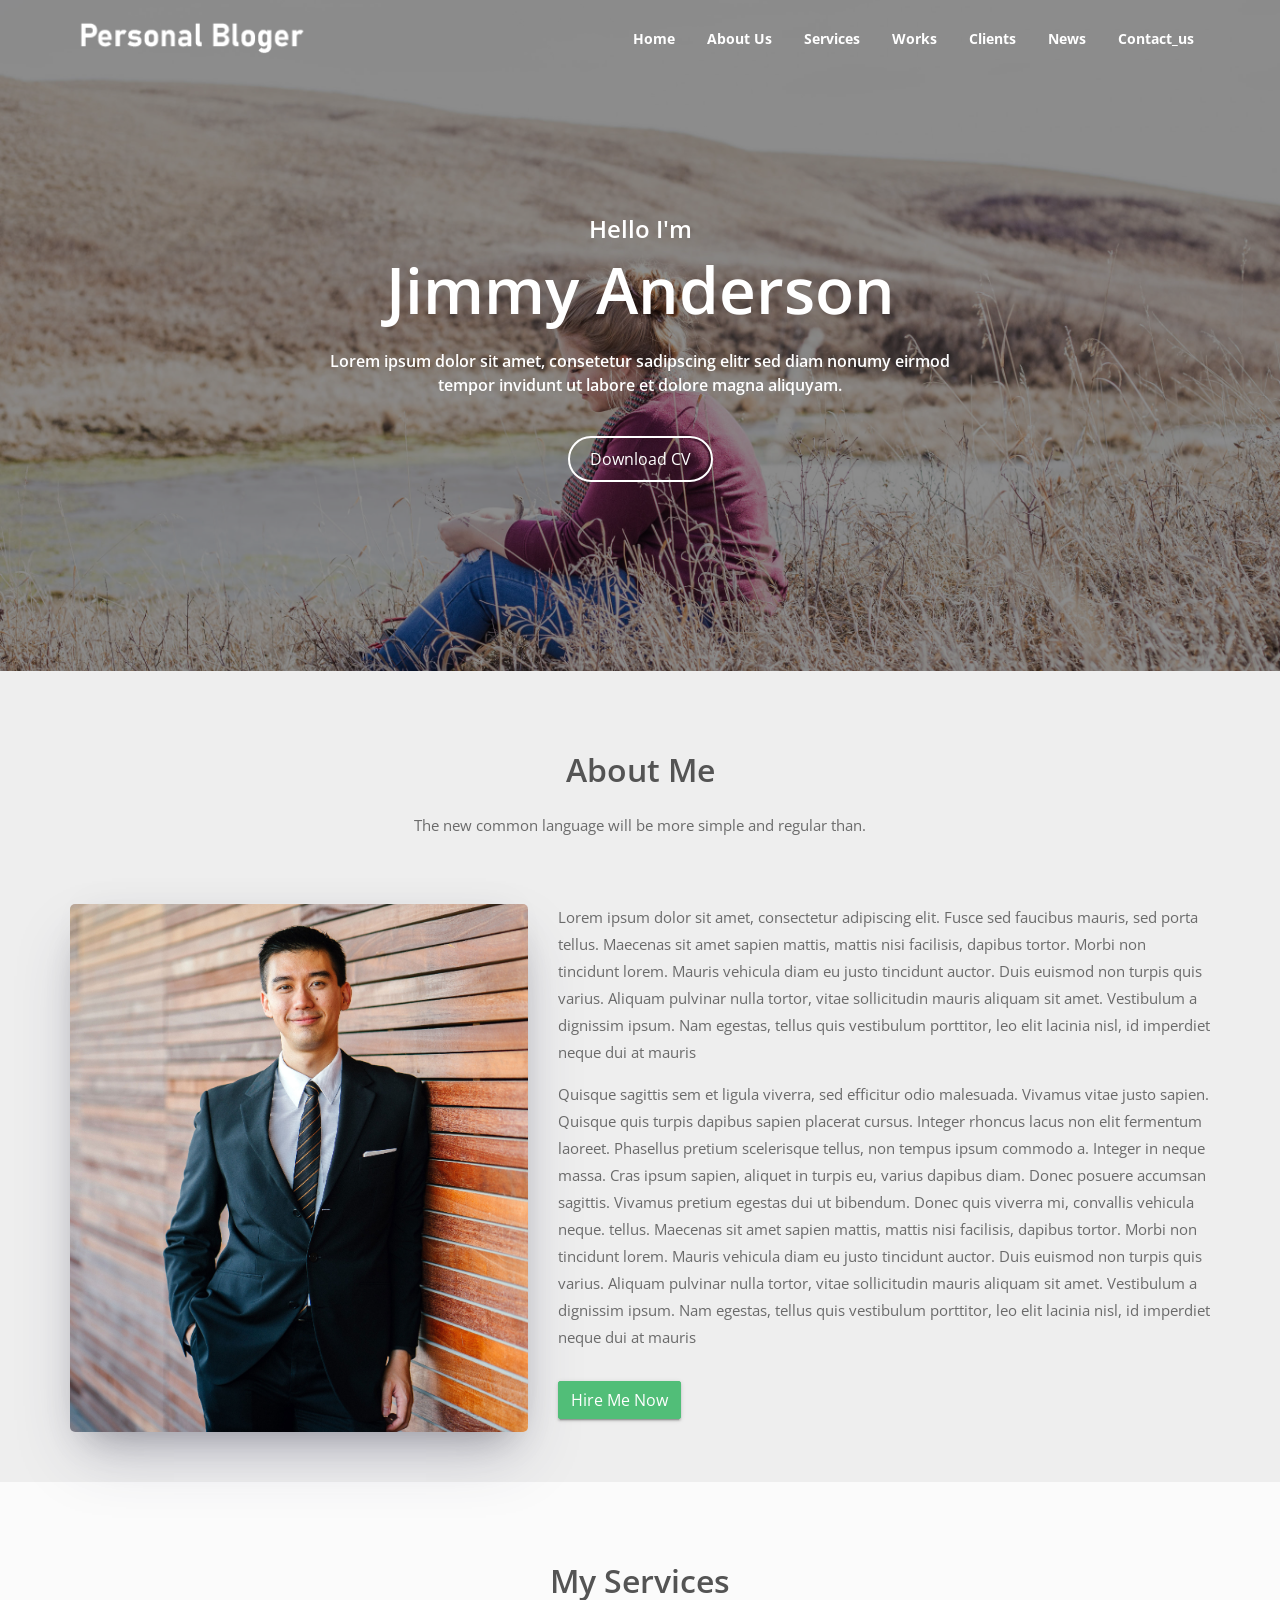
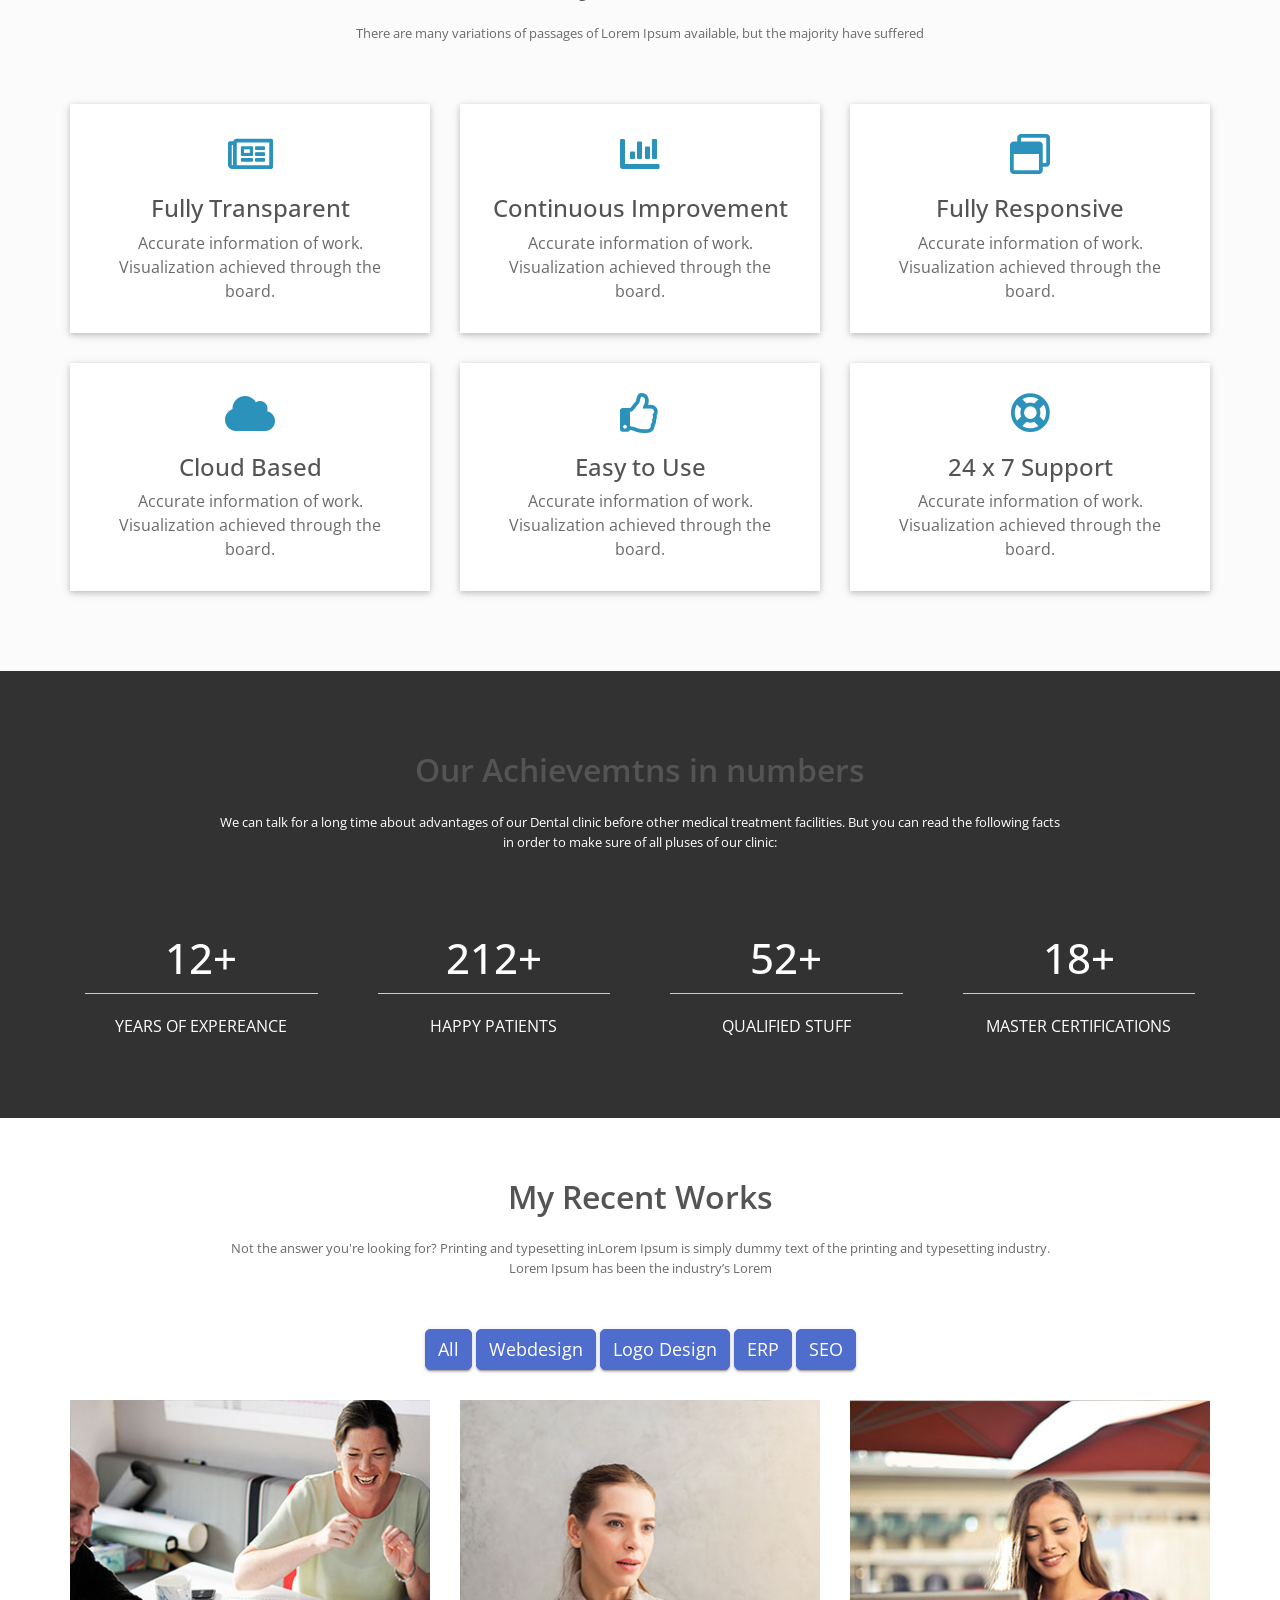
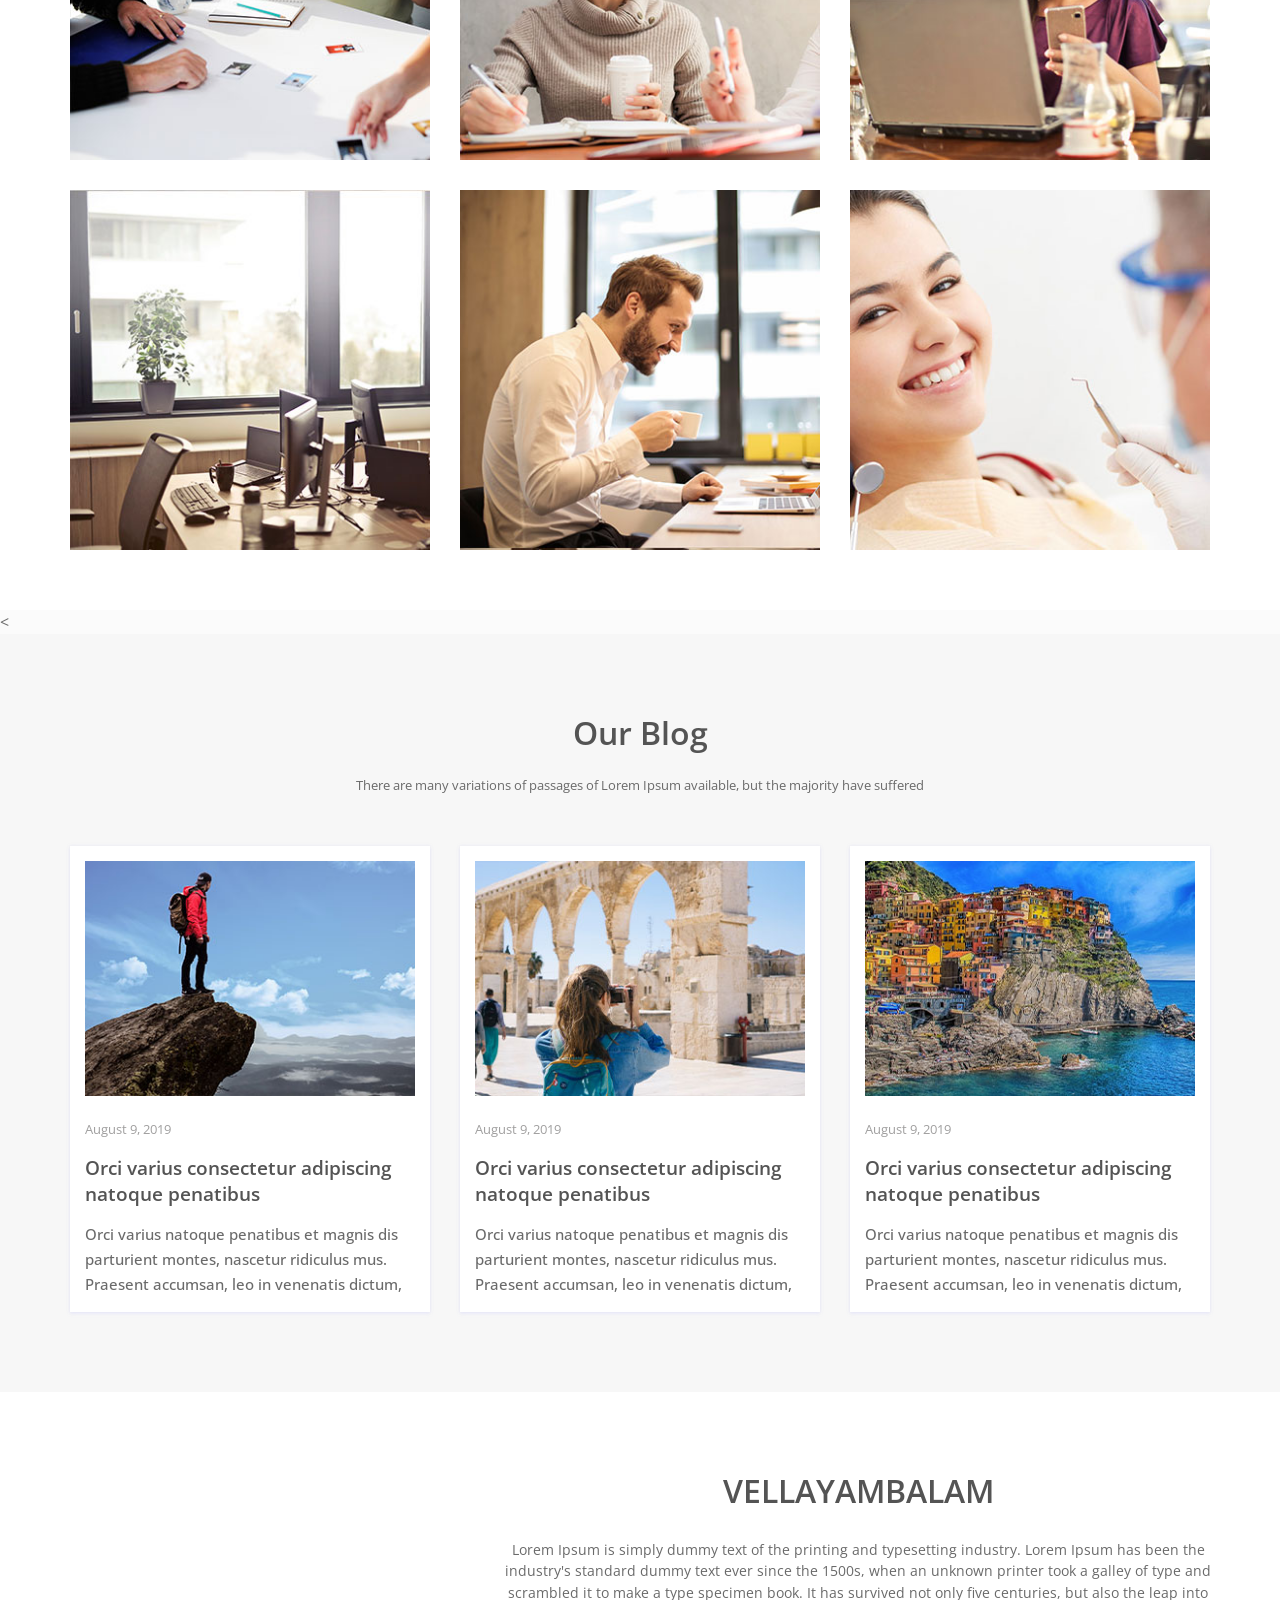
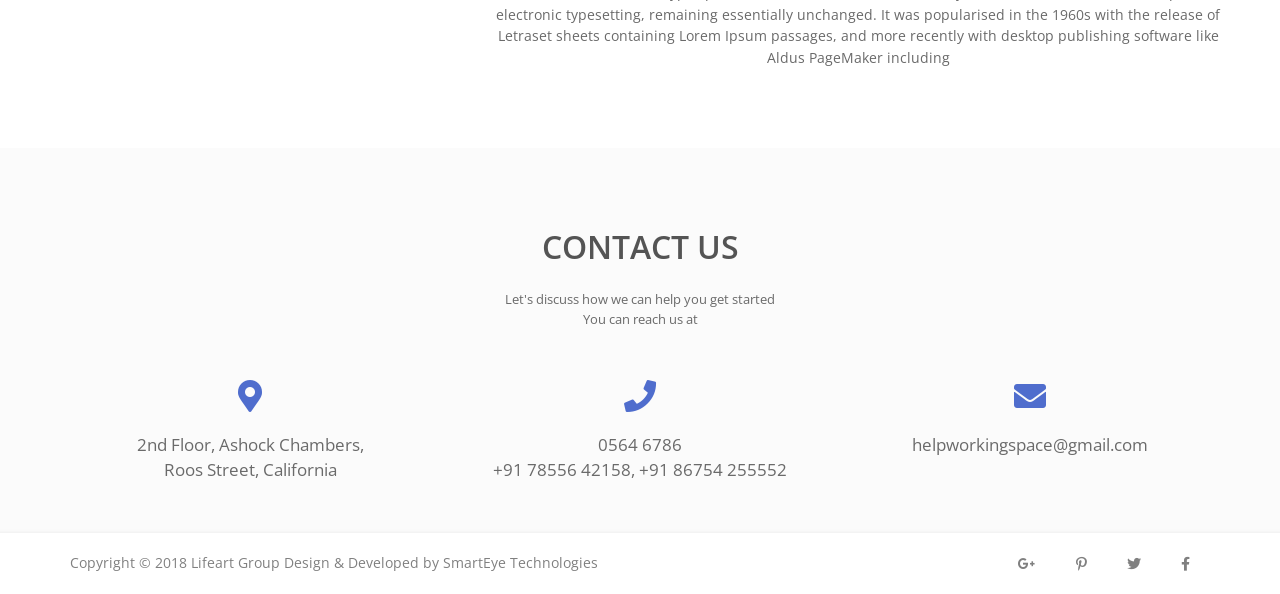
==== index.html @ e167479a "committed new changes" ====
<!doctype html>
<html lang="en">

<head>
    <meta charset="utf-8">
    <meta name="viewport" content="width=device-width, initial-scale=1, shrink-to-fit=no">
    <title>James Anderson | Smarteyeapps.com</title>
    <link rel="shortcut icon" href="assets/images/fav.png" type="image/x-icon">
    <link href="https://fonts.googleapis.com/css?family=Open+Sans:300,300i,400,400i,600,600i,700,700i,800,800i&display=swap" rel="stylesheet">
    <link rel="shortcut icon" href="assets/images/fav.jpg">
    <link rel="stylesheet" href="assets/css/bootstrap.min.css">
    <link rel="stylesheet" href="assets/css/all.min.css">
    <link rel="stylesheet" href="assets/css/animate.css">
    <link rel="stylesheet" href="assets/plugins/slider/css/owl.carousel.min.css">
    <link rel="stylesheet" href="assets/plugins/slider/css/owl.theme.default.css">
    <link rel="stylesheet" type="text/css" href="assets/css/style.css" />
</head>

    <body> 
        
    <!-- ######################### Header Starts Here #################### -->

  <!--########################### Header Starts Here ###################### -->
        <div class="home-screen container-fluid">
          <div class="home-cover">
                <div id="menu-jk" class="header">
                   <div class="container">
                       <div class="row">
                           <div class="col-md-3 logo">
                               <img class="logo-wt" src="assets/images/logo.png" alt="">
                               <img class="logo-gry" src="assets/images/logo-gray.png" alt="">
                               
                               <a data-toggle="collapse" data-target="#menu" href="#menu"><i class="fas d-block d-md-none small-menu fa-bars"></i></a>
                           </div>
                           <div id="menu" class="col-md-9 d-none d-md-block">
                               <ul>
                                   <li><a href="#">Home</a></li>
                                   <li><a href="#about_us">About Us</a></li>
                                   <li><a href="#services">Services</a></li>
                                   <li><a href="#gallery">Works</a></li>
                                   <li><a href="#">Clients</a></li>
                                   <li><a href="#blog">News</a></li>
                                   <li><a href="#cntact_ud">Contact_us</a></li>
                               </ul>
                           </div>
                       </div>
                   </div>
               </div>
                <div class="container">
                   <div class="row home-detail">
                    
                      <div class="col-md-7 mx-auto homexp">
                           <h5>Hello I'm</h5>
                           <h2>Jimmy Anderson</h2>
                           
                           <p>Lorem ipsum dolor sit amet, consetetur sadipscing elitr sed diam nonumy eirmod tempor invidunt ut labore et dolore magna aliquyam.</p>
                           
                           <div class="texda">
                               <a href="">Download CV</a>
                           </div>
                           
                           
                           
                           
                       </div>
                   </div>

                </div>
          </div>
        </div>

     

     <!-- ######################### About Us Starts Here #################### -->
     
     <div id="about_us" class="about-sestion container-fluid">
         <div class="container">
             <div class="session-title row">
                 <h2>About Me</h2>
                 <p>The new common language will be more simple and regular than.</p>
             </div>
             <div class="about-row row">
                 <div class="col-md-5">
                     <img src="assets/images/about.jpg" alt="">
                 </div>
                 <div class="col-md-7">
                     <p>Lorem ipsum dolor sit amet, consectetur adipiscing elit. Fusce sed faucibus mauris, sed porta tellus. Maecenas sit amet sapien mattis, mattis nisi facilisis, dapibus tortor. Morbi non tincidunt lorem. Mauris vehicula diam eu justo tincidunt auctor. Duis euismod non turpis quis varius. Aliquam pulvinar nulla tortor, vitae sollicitudin mauris aliquam sit amet. Vestibulum a dignissim ipsum. Nam egestas, tellus quis vestibulum porttitor, leo elit lacinia nisl, id imperdiet neque dui at mauris</p>
                     <p>Quisque sagittis sem et ligula viverra, sed efficitur odio malesuada. Vivamus vitae justo sapien. Quisque quis turpis dapibus sapien placerat cursus. Integer rhoncus lacus non elit fermentum laoreet. Phasellus pretium scelerisque tellus, non tempus ipsum commodo a. Integer in neque massa. Cras ipsum sapien, aliquet in turpis eu, varius dapibus diam. Donec posuere accumsan sagittis. Vivamus pretium egestas dui ut bibendum. Donec quis viverra mi, convallis vehicula neque. tellus. Maecenas sit amet sapien mattis, mattis nisi facilisis, dapibus tortor. Morbi non tincidunt lorem. Mauris vehicula diam eu justo tincidunt auctor. Duis euismod non turpis quis varius. Aliquam pulvinar nulla tortor, vitae sollicitudin mauris aliquam sit amet. Vestibulum a dignissim ipsum. Nam egestas, tellus quis vestibulum porttitor, leo elit lacinia nisl, id imperdiet neque dui at mauris</p>
                     
                     <button class="btn btn-success">Hire Me Now</button>
                 </div>
             </div>
         </div>
     </div>
     

   <!--*************** My Services Starts Here ***************-->
    <section id="services" class="features container-fluid">
        <div class="container">
           <div class="row session-title">
               <h2>My Services</h2>
               <p>There are many variations of passages of Lorem Ipsum available, but the majority have suffered</p>
           </div>
            <div class="row feature-row">
                <div class="col-md-4">
                    <div class="feature-col">
                        <i class="far fa-newspaper"></i>
                        <h4>Fully Transparent</h4>
                        <p>Accurate information of work. Visualization achieved through the board.</p>
                    </div>
                </div>
                <div class="col-md-4">
                    <div class="feature-col">
                        <i class="fas fa-chart-bar"></i>
                        <h4>Continuous Improvement</h4>
                        <p>Accurate information of work. Visualization achieved through the board.</p>
                    </div>
                </div>

                <div class="col-md-4">
                    <div class="feature-col">
                       <i class="far fa-window-restore"></i>
                        <h4>Fully Responsive</h4>
                        <p>Accurate information of work. Visualization achieved through the board.</p>
                    </div>
                </div>

                <div class="col-md-4">
                    <div class="feature-col">
                        <i class="fas fa-cloud"></i>
                        <h4>Cloud Based</h4>
                        <p>Accurate information of work. Visualization achieved through the board.</p>
                    </div>
                </div>

                <div class="col-md-4">
                    <div class="feature-col">
                       <i class="far fa-thumbs-up"></i>
                        <h4>Easy to Use</h4>
                        <p>Accurate information of work. Visualization achieved through the board.</p>
                    </div>
                </div>

                <div class="col-md-4">
                    <div class="feature-col">
                        <i class="far fa-life-ring"></i>
                        <h4>24 x 7 Support</h4>
                        <p>Accurate information of work. Visualization achieved through the board.</p>
                    </div>
                </div>
            </div>
        </div>
    </section>
     
     
    
    <!-- ################# Achievemtns Starts Here#######################--->


    <div class="doctor-message">
        <div class="inner-lay">
            <div class="container">
               <div class="row session-title">
                   <h2>Our Achievemtns in numbers</h2>
                   <p>We can talk for a long time about advantages of our Dental clinic before other medical treatment facilities.
But you can read the following facts in order to make sure of all pluses of our clinic:</p>
               </div>
                <div class="row">
                    <div class="col-sm-3 numb">
                        <h3>12+</h3>
                        <span>YEARS OF EXPEREANCE</span>
                    </div>
                    <div class="col-sm-3 numb">
                        <h3>212+</h3>
                        <span>HAPPY PATIENTS</span>
                    </div>
                    <div class="col-sm-3 numb">
                        <h3>52+</h3>
                        <span>QUALIFIED STUFF</span>
                    </div>
                    <div class="col-sm-3 numb">
                        <h3>18+</h3>
                        <span>MASTER CERTIFICATIONS</span>
                    </div>
                </div>
            </div>

        </div>

    </div>
    
    <!-- ######################### My Works Starts Here #################### -->
    <div id="gallery" class="gallery">
        <div class="container">
           <div class="session-title row">
                <h2>My Recent Works</h2>
                <p>Not the answer you're looking for? Printing and typesetting inLorem Ipsum is simply dummy text of the printing and typesetting industry. Lorem Ipsum has been the industry’s Lorem</p>
            </div>
            <div class="row">


                <div class="gallery-filter d-none d-sm-block">
                    <button class="btn btn-default filter-button" data-filter="all">All</button>
                    <button class="btn btn-default filter-button" data-filter="hdpe">Webdesign</button>
                    <button class="btn btn-default filter-button" data-filter="sprinkle">Logo Design</button>
                    <button class="btn btn-default filter-button" data-filter="spray"> ERP</button>
                    <button class="btn btn-default filter-button" data-filter="irrigation">SEO</button>
                </div>
                <br />



                <div class="gallery_product col-lg-4 col-md-4 col-sm-4 col-xs-6 filter hdpe">
                    <img src="assets/images/gallery/gallery_08.jpg" class="img-responsive">
                </div>

                <div class="gallery_product col-lg-4 col-md-4 col-sm-4 col-xs-6 filter sprinkle">
                    <img src="assets/images/gallery/gallery_09.jpg" class="img-responsive">
                </div>

                <div class="gallery_product col-lg-4 col-md-4 col-sm-4 col-xs-6 filter hdpe">
                    <img src="assets/images/gallery/gallery_10.jpg" class="img-responsive">
                </div>

                <div class="gallery_product col-lg-4 col-md-4 col-sm-4 col-xs-6 filter irrigation">
                    <img src="assets/images/gallery/gallery_11.jpg" class="img-responsive">
                </div>

                <div class="gallery_product col-lg-4 col-md-4 col-sm-4 col-xs-6 filter spray">
                    <img src="assets/images/gallery/gallery_12.jpg" class="img-responsive">
                </div>



                <div class="gallery_product col-lg-4 col-md-4 col-sm-4 col-xs-6 filter spray">
                    <img src="assets/images/gallery/gallery_06.jpg" class="img-responsive">
                </div>

            </div>
        </div>


    </div>



    <!-- ############################## Blog Starts Here ############################## -->
     
     
    <<div id="blog" class="container-fluid blog">
        <div class="container">
               <div class="row session-title">
               <h2>Our Blog</h2>
               <p>There are many variations of passages of Lorem Ipsum available, but the majority have suffered</p>
           </div>
                <div class="blog-row row">
                    <div class="col-lg-4 col-md-6 col-sm-6">
                       <div class="blog-col">
                            <img src="assets/images/destination/d1.jpg" alt="">
                            <span>August 9, 2019</span>
                            <h4>Orci varius consectetur adipiscing natoque penatibus</h4>
                            <p>Orci varius natoque penatibus et magnis dis parturient montes, nascetur ridiculus mus. Praesent accumsan, leo in venenatis dictum, </p>
                       </div>
                       
                    </div>
                     <div class="col-lg-4 col-md-6 col-sm-6">
                       <div class="blog-col">
                            <img src="assets/images/destination/d2.jpg" alt="">
                            <span>August 9, 2019</span>
                            <h4>Orci varius consectetur adipiscing natoque penatibus</h4>
                            <p>Orci varius natoque penatibus et magnis dis parturient montes, nascetur ridiculus mus. Praesent accumsan, leo in venenatis dictum, </p>
                       </div>
                       
                    </div>
                     <div class="col-lg-4 col-md-6 col-sm-6">
                       <div class="blog-col">
                            <img src="assets/images/destination/d3.jpg" alt="">
                            <span>August 9, 2019</span>
                            <h4>Orci varius consectetur adipiscing natoque penatibus</h4>
                            <p>Orci varius natoque penatibus et magnis dis parturient montes, nascetur ridiculus mus. Praesent accumsan, leo in venenatis dictum, </p>
                       </div>
                       
                    </div>
                    
                   
                    
                   
                     
            </div>
        </div>
        
    </div>  
       
          
             <!--  ************************* Location Starts Here ************************** -->
             
             <div id="location" class="section location row">
                 <div class="col-sm-4 no-padding map">
                     <iframe src="https://www.google.com/maps/embed?pb=!1m14!1m12!1m3!1d28708065.234234795!2d-66.01675464586651!3d58.515900487952095!2m3!1f0!2f0!3f0!3m2!1i1024!2i768!4f13.1!5e0!3m2!1sen!2sin!4v1529505418130"  height="350" frameborder="0" style="border:0" allowfullscreen></iframe>
                 </div>
                 <div class="col-sm-8 det">
                     <div class="row pb-0 session-title">
                            <h2>VELLAYAMBALAM</h2>
                    </div>
                    <div class="row">
                        <p>Lorem Ipsum is simply dummy text of the printing and typesetting industry. Lorem Ipsum has been the industry's standard dummy text ever since the 1500s, when an unknown printer took a galley of type and scrambled it to make a type specimen book. It has survived not only five centuries, but also the leap into electronic typesetting, remaining essentially unchanged. It was popularised in the 1960s with the release of Letraset sheets containing Lorem Ipsum passages, and more recently with desktop publishing software like Aldus PageMaker including  </p>
                    </div>
                 </div>
             </div>
            
             <!-- ######## Location End ####### -->
             
             
              <!--  ************************* Contact Us Starts Here ************************** -->
              
              <section id="cntact_ud" class="contact-us row">
                  <div class="container">
                      <div class="row session-title">
                            <h2>CONTACT US</h2>
                            <p>Let's discuss how we can help you get started <br>
                            You can reach us at
                            </p>
                       </div>
                      <div class="row">
                          <div class="col-sm-4">
                              <div class="contat-det">
                                 <i class="fas fa-map-marker-alt"></i>
                                  <br>
                                  <p>2nd Floor, Ashock Chambers,<br>  Roos Street, California</p>
                              </div>
                          </div>
                          <div class="col-sm-4">
                              <div class="contat-det">
                                 <i class="fas fa-phone"></i>
                                  <br>
                                  <p> 0564 6786 <br>
                                      +91 78556 42158, 
                                      +91 86754 255552 <br>
                                  </p>
                              </div>
                          </div>
                          <div class="col-sm-4">
                              <div class="contat-det">
                                 <i class="fas fa-envelope"></i>
                                  <br>
                                  <p>helpworkingspace@gmail.com</p>
                              </div>
                          </div>
                      </div>
                  </div>
              </section>
              
               <!-- ######## Contact Us End ####### -->
               
               
            <!--  ************************* Copyright Starts Here ************************** -->
        <div class="copy row">
            <div class="container">
                <div class="row">
                    <div class="col-sm-8">
                        <p>Copyright © 2018 Lifeart Group Design & Developed by SmartEye Technologies</p>

                    </div>
                    <div class="col-sm-4">
                        <ul class="foot-social">
                            <li><i class="fab fa-facebook-f"></i></li>
                            <li><i class="fab fa-twitter"></i></li>
                            <li><i class="fab fa-pinterest-p"></i></li>
                            <li><i class="fab fa-google-plus-g"></i></li>
                        </ul>
                    </div>
                </div>

            </div>
        </div>

        <!-- ######## Copyright End ####### -->   
        
    
    <!-- ######################### Footer Starts Here #################### -->
     
     
     
    </body>

    <script src="assets/js/jquery-3.2.1.min.js"></script>
    <script src="assets/js/popper.min.js"></script>
    <script src="assets/js/bootstrap.min.js"></script>
    <script src="assets/plugins/scroll-fixed/jquery-scrolltofixed-min.js"></script>
    <script src="assets/plugins/slider/js/owl.carousel.min.js"></script>
    <script src="assets/js/script.js"></script>
</html>
---- assets/css/style.css ----
/* =======================================================================
Template Name: Youtubers
Author:  SmartEye Technologies
Author URI: www.smarteyeapps.com
Version: 1.0
coder name:Prabin Raja
Description: This Template is created for Youtubers
======================================================================= */
/* ===================================== Import Variables ================================== */
@import url(https://fonts.googleapis.com/css?family=Montserrat:300,400,600,700);
@import url(https://fonts.googleapis.com/css?family=Arimo:300,400,400italic,700,700italic);
/* ===================================== Basic CSS ==================================== */
* {
  margin: 0px;
  padding: 0px;
  list-style: none; }

img {
  max-width: 100%; }

a {
  text-decoration: none;
  outline: none;
  color: #444; }

a:hover {
  color: #444; }

ul {
  margin-bottom: 0;
  padding-left: 0; }

a:hover,
a:focus,
input,
textarea {
  text-decoration: none;
  outline: none; }

.center {
  text-align: center; }

.left {
  text-align: left; }

.right {
  text-align: right; }

.cp {
  cursor: pointer; }

html, body {
  height: 100%;
  width: 100%; }

p {
  margin-bottom: 0px;
  width: 100%; }

.no-padding {
  padding: 0px; }

.no-margin {
  margin: 0px; }

.hid {
  display: none; }

.top-mar {
  margin-top: 15px; }

.h-100 {
  height: 100%; }

::placeholder {
  color: #747f8a !important;
  font-size: 13px;
  opacity: .5 !important; }

.container-fluid {
  padding: 0px; }

h1, h2, h3, h4, h5, h6 {
  font-family: "Open Sans", sans-serif;
  color: #545454; }

strong {
  font-family: "Open Sans", sans-serif; }

body {
  background-color: #f1f1f145 !important;
  font-family: "Open Sans", sans-serif;
  -webkit-font-smoothing: antialiased;
  -moz-osx-font-smoothing: grayscale;
  text-rendering: optimizeLegibility;
  color: #6A6A6A;
  overflow-x: hidden; }

.session-title {
  padding: 30px;
  margin: 0px;
  margin-bottom: 20px; }
  .session-title h2 {
    width: 100%;
    text-align: center;
    font-family: "Open Sans", sans-serif;
    font-weight: 600; }
  .session-title p {
    max-width: 850px;
    text-align: center;
    float: none;
    margin: auto;
    font-size: .83rem;
    margin-top: 15px; }
  .session-title span {
    float: right;
    font-style: italic; }

.inner-title {
  padding: 20px;
  padding-left: 0px;
  margin: 0px;
  margin-bottom: 10px;
  padding-bottom: 0px;
  border-bottom: 1px solid #ccccccc4;
  display: block;
  padding-right: 0px; }
  .inner-title h2 {
    width: 100%;
    text-align: center;
    font-size: 1rem;
    font-weight: 600;
    text-align: left;
    border-bottom: 1px solid #863dd9;
    padding-bottom: 10px;
    margin-bottom: 0px;
    width: 300px; }
  .inner-title p {
    width: 100%;
    text-align: center; }
  .inner-title .btn {
    float: right;
    margin-top: -38px;
    font-weight: 600;
    font-size: .8rem; }

.page-nav {
  background-size: 100%;
  padding: 68px;
  text-align: center;
  background-color: #eaeaea; }
  .page-nav ul {
    float: none;
    margin: auto; }
  @media screen and (max-width: 992px) {
    .page-nav {
      background-size: auto; } }
  @media screen and (max-width: 767px) {
    .page-nav {
      padding-top: 100px; } }
  @media screen and (max-width: 356px) {
    .page-nav {
      padding-top: 200px; } }
  .page-nav h2 {
    font-size: 28px;
    width: 100%;
    font-weight: 700;
    color: #444; }
    @media screen and (max-width: 600px) {
      .page-nav h2 {
        font-size: 26px; } }
  .page-nav ul li {
    float: left;
    margin-right: 10px;
    margin-top: 10px;
    font-size: 16px;
    font-size: .93rem;
    font-weight: 600;
    color: #444; }
    .page-nav ul li i {
      width: 30px;
      text-align: center;
      color: #444; }
    .page-nav ul li a {
      color: #444;
      font-size: .93rem;
      font-weight: 600; }

.btn-success {
  background-color: #51be78;
  border-color: #51be78; }
  .btn-success:hover {
    background-color: #51be78 !important;
    border-color: #51be78 !important; }
  .btn-success:active {
    background-color: #51be78 !important;
    border-color: #51be78 !important; }
  .btn-success:focus {
    background-color: #51be78 !important;
    border-color: #51be78 !important;
    box-shadow: none !important; }

.btn-primary {
  background-color: #01b3a7;
  border-color: #01b3a7; }
  .btn-primary:hover {
    background-color: #01b3a7 !important;
    border-color: #01b3a7 !important; }
  .btn-primary:active {
    background-color: #01b3a7 !important;
    border-color: #01b3a7 !important; }
  .btn-primary:focus {
    background-color: #01b3a7 !important;
    border-color: #01b3a7 !important;
    box-shadow: none !important; }

.btn {
  box-shadow: 0 3px 1px -2px rgba(0, 0, 0, 0.2), 0 2px 2px 0 rgba(0, 0, 0, 0.14), 0 1px 5px 0 rgba(0, 0, 0, 0.12);
  border-radius: 2px; }

.form-control:focus {
  box-shadow: none !important;
  border: 0px; }

.btn-light {
  background-color: #FFF;
  color: #3F3F3F; }

.collapse.show {
  display: block !important; }

.form-control:focus {
  box-shadow: none;
  border: 0px; }

.form-control {
  background-color: #F8F8F8;
  margin-bottom: 20px; }
  .form-control:focus {
    background-color: #FFF;
    border-color: #CCC; }

.container {
  max-width: 1170px; }
  @media screen and (max-width: 575px) {
    .container {
      padding: 10px 15px; } }

html {
  scroll-behavior: smooth; }

/* ===================================== Login Page Design CSS ==================================== */
/* =================== Header Style Starts Here =================== */
.home-screen {
  background-image: url(../images/bg.jpg);
  background-size: 100%; }
  .home-screen .scroll-to-fixed-fixed {
    background-color: #FFF;
    margin-top: -3px !important;
    box-shadow: 0 0 30px 0 rgba(104, 104, 104, 0.08); }
    .home-screen .scroll-to-fixed-fixed ul li a {
      color: #444 !important; }
    .home-screen .scroll-to-fixed-fixed .logo-gry {
      display: block !important; }
    .home-screen .scroll-to-fixed-fixed .logo-wt {
      display: none !important; }
    .home-screen .scroll-to-fixed-fixed .small-menu {
      color: #444;
      margin-top: -45px; }
  .home-screen .logo img {
    margin-top: 13px;
    max-width: 250px; }
  .home-screen .logo .logo-gry {
    display: none; }
  .home-screen .home-cover {
    background-color: rgba(0, 0, 0, 0.45); }
  .home-screen .header {
    margin-top: 3px;
    position: absolute;
    width: 100%; }
    .home-screen .header ul {
      float: right; }
      @media screen and (max-width: 957px) {
        .home-screen .header ul {
          padding-right: 10px; } }
      .home-screen .header ul li {
        float: left;
        padding: 25px 16px;
        font-weight: 700;
        font-size: .9rem; }
        .home-screen .header ul li a {
          color: #FFF; }
        @media screen and (max-width: 957px) {
          .home-screen .header ul li {
            padding: 25px 10px;
            font-size: .85rem; } }
      @media screen and (max-width: 767px) {
        .home-screen .header ul {
          background-color: #fff;
          z-index: 999;
          width: 100%;
          position: absolute;
          z-index: 99;
          margin-left: -15px; }
          .home-screen .header ul li {
            float: none;
            border-bottom: 1px solid #CCC;
            padding: 15px 10px; }
            .home-screen .header ul li a {
              color: #444; } }
  .home-screen .home-detail {
    padding-top: 95px;
    padding-bottom: 200px; }
    .home-screen .home-detail .hom-img {
      text-align: center; }
      .home-screen .home-detail .hom-img img {
        width: 80%; }
    .home-screen .home-detail .homexp {
      color: #FFF;
      padding-top: 120px; }
      @media screen and (max-width: 949px) {
        .home-screen .home-detail .homexp {
          padding-top: 20px; }
          .home-screen .home-detail .homexp h2 {
            font-size: 3rem !important;
            text-align: center;
            width: 100%; }
          .home-screen .home-detail .homexp h5 {
            font-size: 1.2rem !important; } }
      @media screen and (max-width: 767px) {
        .home-screen .home-detail .homexp {
          text-align: center; } }
      .home-screen .home-detail .homexp h2 {
        color: #FFF;
        font-size: 4rem;
        font-weight: 600;
        margin-bottom: 10px;
        text-align: center;
        width: 100%; }
      .home-screen .home-detail .homexp h5 {
        color: #FFF;
        font-weight: 600;
        font-size: 1.5rem;
        text-align: center;
        width: 100%; }
      .home-screen .home-detail .homexp span {
        font-weight: 700;
        font-size: 1.5rem; }
        .home-screen .home-detail .homexp span a {
          color: #fe9c2c; }
      .home-screen .home-detail .homexp p {
        margin-top: 20px;
        font-weight: 600;
        text-align: center;
        width: 100%;
        margin-bottom: 50px; }
      .home-screen .home-detail .homexp .texda {
        text-align: center; }
        .home-screen .home-detail .homexp .texda a {
          padding: 10px 20px;
          border: 2px solid #FFF;
          color: #FFF;
          border-radius: 50px;
          margin-top: 50px; }
  @media screen and (max-width: 767px) {
    .home-screen .socil-icon {
      float: right;
      margin-right: 20px;
      margin-bottom: 10px;
      margin: auto; } }
  .home-screen .socil-icon li {
    float: left;
    padding: 10px;
    margin-top: 20px; }
    .home-screen .socil-icon li a {
      color: #dad6d6; }

.small-menu {
  float: right;
  color: #fff;
  font-size: 32px;
  margin-top: -50px;
  margin-right: 20px;
  position: absolute;
  right: 0px; }

/* ===================================== About Style CSS ==================================== */
.about-sestion {
  background: #eee;
  padding: 50px; }
  @media screen and (max-width: 940px) {
    .about-sestion {
      padding: 30px 10px; } }
  .about-sestion img {
    box-shadow: 0 30px 60px -12px rgba(50, 50, 93, 0.25), 0 18px 36px -18px rgba(0, 0, 0, 0.3), 0 -12px 36px -8px rgba(0, 0, 0, 0.025);
    border-radius: 5px; }
  .about-sestion p {
    font-size: .95rem;
    margin-bottom: 15px;
    line-height: 27px; }
  .about-sestion .btn {
    margin-top: 15px; }

/* ===================================== Services Style CSS ==================================== */
.features {
  padding: 50px; }
  @media screen and (max-width: 940px) {
    .features {
      padding: 30px 10px; } }
  .features .feature-row {
    margin-top: 30px; }
    .features .feature-row .feature-col {
      text-align: left;
      background-color: #FFF;
      padding: 30px;
      margin-bottom: 30px;
      text-align: center;
      box-shadow: 0 2px 5px 0 rgba(0, 0, 0, 0.16), 0 2px 10px 0 rgba(0, 0, 0, 0.12); }
      .features .feature-row .feature-col i {
        font-size: 2.5rem;
        margin-bottom: 20px;
        color: #2b93bb;
        margin-bottom: 20px; }
      .features .feature-row .feature-col:hover {
        box-shadow: 0 2px 5px 0 rgba(0, 0, 0, 0.16), 0 2px 10px 0 rgba(0, 0, 0, 0.12); }

.more-features {
  padding: 50px;
  background-color: #fff; }
  @media screen and (max-width: 940px) {
    .more-features {
      padding: 30px 10px; } }
  .more-features .more-featur-ro {
    margin-top: 20px; }
    .more-features .more-featur-ro .more-feat {
      display: flex;
      margin-bottom: 30px; }
      .more-features .more-featur-ro .more-feat .icon {
        padding: 15px; }
        .more-features .more-featur-ro .more-feat .icon img {
          width: 110px; }
      .more-features .more-featur-ro .more-feat .detail {
        padding: 15px; }

/* ===================================== Achievements CSS ================================== */
.doctor-message {
  background-image: url("../images/bg.jpg");
  background-attachment: fixed;
  background-size: cover; }
  .doctor-message .session-title h4 {
    color: #FFF; }
  .doctor-message .inner-lay {
    background-color: rgba(0, 0, 0, 0.8);
    padding: 50px;
    color: #FFF; }
    @media screen and (max-width: 940px) {
      .doctor-message .inner-lay {
        padding: 30px 10px; } }
    .doctor-message .inner-lay .numb {
      text-align: center;
      padding: 30px; }
      .doctor-message .inner-lay .numb h3 {
        font-size: 42px;
        padding-bottom: 10px;
        border-bottom: 1px solid #CCC;
        margin-bottom: 20px;
        color: #FFF; }

/* ===================================== My work Style  ================================== */
.gallery-filter {
  width: 100%;
  text-align: center; }
  .gallery-filter .btn {
    background-color: #FFF; }

.gallery {
  padding: 30px;
  background-color: #FFF; }

.gallery-title {
  font-size: 36px;
  color: #4f6dcd;
  text-align: center;
  font-weight: 500;
  margin-bottom: 70px; }

.gallery-title:after {
  content: "";
  position: absolute;
  width: 7.5%;
  left: 46.5%;
  height: 45px;
  border-bottom: 1px solid #4f6dcd; }

.filter-button {
  font-size: 18px;
  border: 1px solid #4f6dcd;
  border-radius: 5px;
  text-align: center;
  color: #FFF;
  margin-bottom: 30px;
  background-color: #4f6dcd !important; }

.filter-button:hover {
  font-size: 18px;
  border: 1px solid #4f6dcd;
  border-radius: 5px;
  text-align: center;
  color: #ffffff;
  background-color: #4f6dcd; }

.btn-default:active .filter-button:active {
  background-color: #4f6dcd;
  color: white; }

.port-image {
  width: 100%; }

.gallery_product {
  margin-bottom: 30px; }

.contact-rooo {
  padding: 50px;
  background-color: #FFF; }
  @media screen and (max-width: 940px) {
    .contact-rooo {
      padding: 30px 10px; } }

/* =================== Blog Style Starts Here =================== */
.blog {
  background-color: #f7f7f7;
  padding: 50px; }
  @media screen and (max-width: 940px) {
    .blog {
      padding: 30px 10px; } }
  .blog .blog-row .blog-col {
    background-color: #fff;
    padding: 15px;
    box-shadow: 0 2px 3px 0 rgba(218, 218, 253, 0.35), 0 0px 3px 0 rgba(206, 206, 238, 0.35);
    margin-bottom: 30px; }
    .blog .blog-row .blog-col img {
      margin-bottom: 20px;
      width: 100%; }
    .blog .blog-row .blog-col span {
      color: #a09f9f;
      font-size: .83rem; }
    .blog .blog-row .blog-col h4 {
      margin-top: 15px;
      font-weight: 600;
      font-size: 1.2rem;
      margin-bottom: 15px;
      line-height: 26px; }
    .blog .blog-row .blog-col p {
      font-weight: 500;
      font-size: .93rem;
      line-height: 25px; }

/* =====================================  Location Style  ================================== */
.location {
  background-color: #FFF; }
  .location iframe {
    width: 100%; }
  .location .det {
    padding: 50px 80px;
    text-align: center;
    font-size: .9rem; }
    .location .det p {
      text-align: center; }

/* =====================================  Contat Us Style  ================================== */
.contact-us {
  padding: 50px;
  background-color: #FBFBFB; }
  .contact-us .contat-det {
    text-align: center; }
    .contact-us .contat-det i {
      font-size: 32px;
      margin-bottom: 20px;
      color: #4f6dcd; }
    .contact-us .contat-det p {
      font-size: 17px; }
  .contact-us .sec-title p {
    font-size: 16px; }

/* ===================================== Copright Style  ================================== */
.copy {
  padding: 20px;
  background-color: #FFFFFF;
  color: #808080;
  box-shadow: 0 3px 1px -2px rgba(0, 0, 0, 0.2), 0 2px 2px 0 rgba(0, 0, 0, 0.14), 0 1px 5px 0 rgba(0, 0, 0, 0.12);
  border-radius: 2px; }
  .copy p {
    font-size: .85rem; }
  .copy .foot-social li {
    float: right;
    padding: 0px 20px;
    font-size: 14px; }
  .copy .foot-social li {
    color: #808080; }

/* ===================================== Responsive Style CSS ==================================== */
@media screen and (max-width: 991px) {
  .home-screen {
    background-size: auto; }

  .we-are-making .text-part {
    text-align: center; }

  .we-are-making .text-part .count .count-sing {
    margin-bottom: 20px; }

  .headwe-nav .container {
    padding: 10px; }

  header .headwe-nav .nav-div .navbar-nav .nav-item .nav-link {
    padding: 10px;
    border-right: 0px; } }

/*# sourceMappingURL=style.css.map */
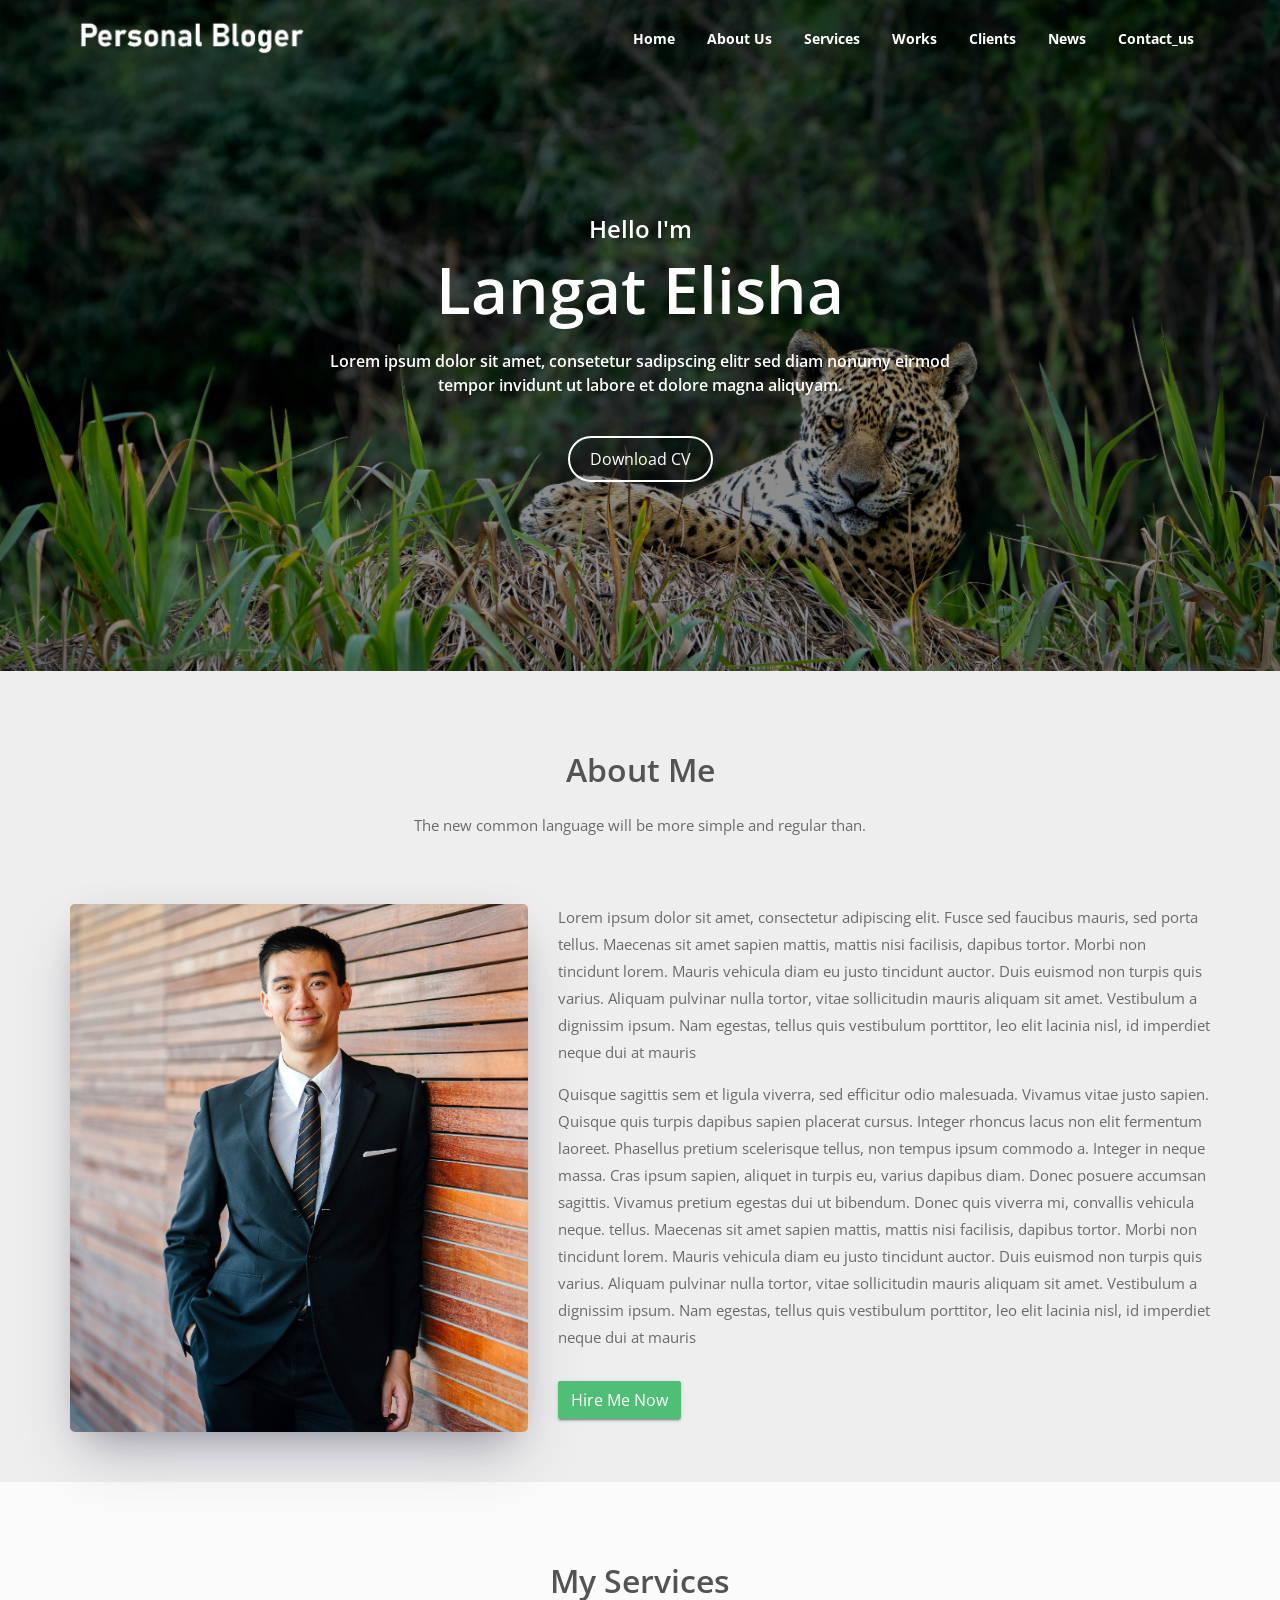
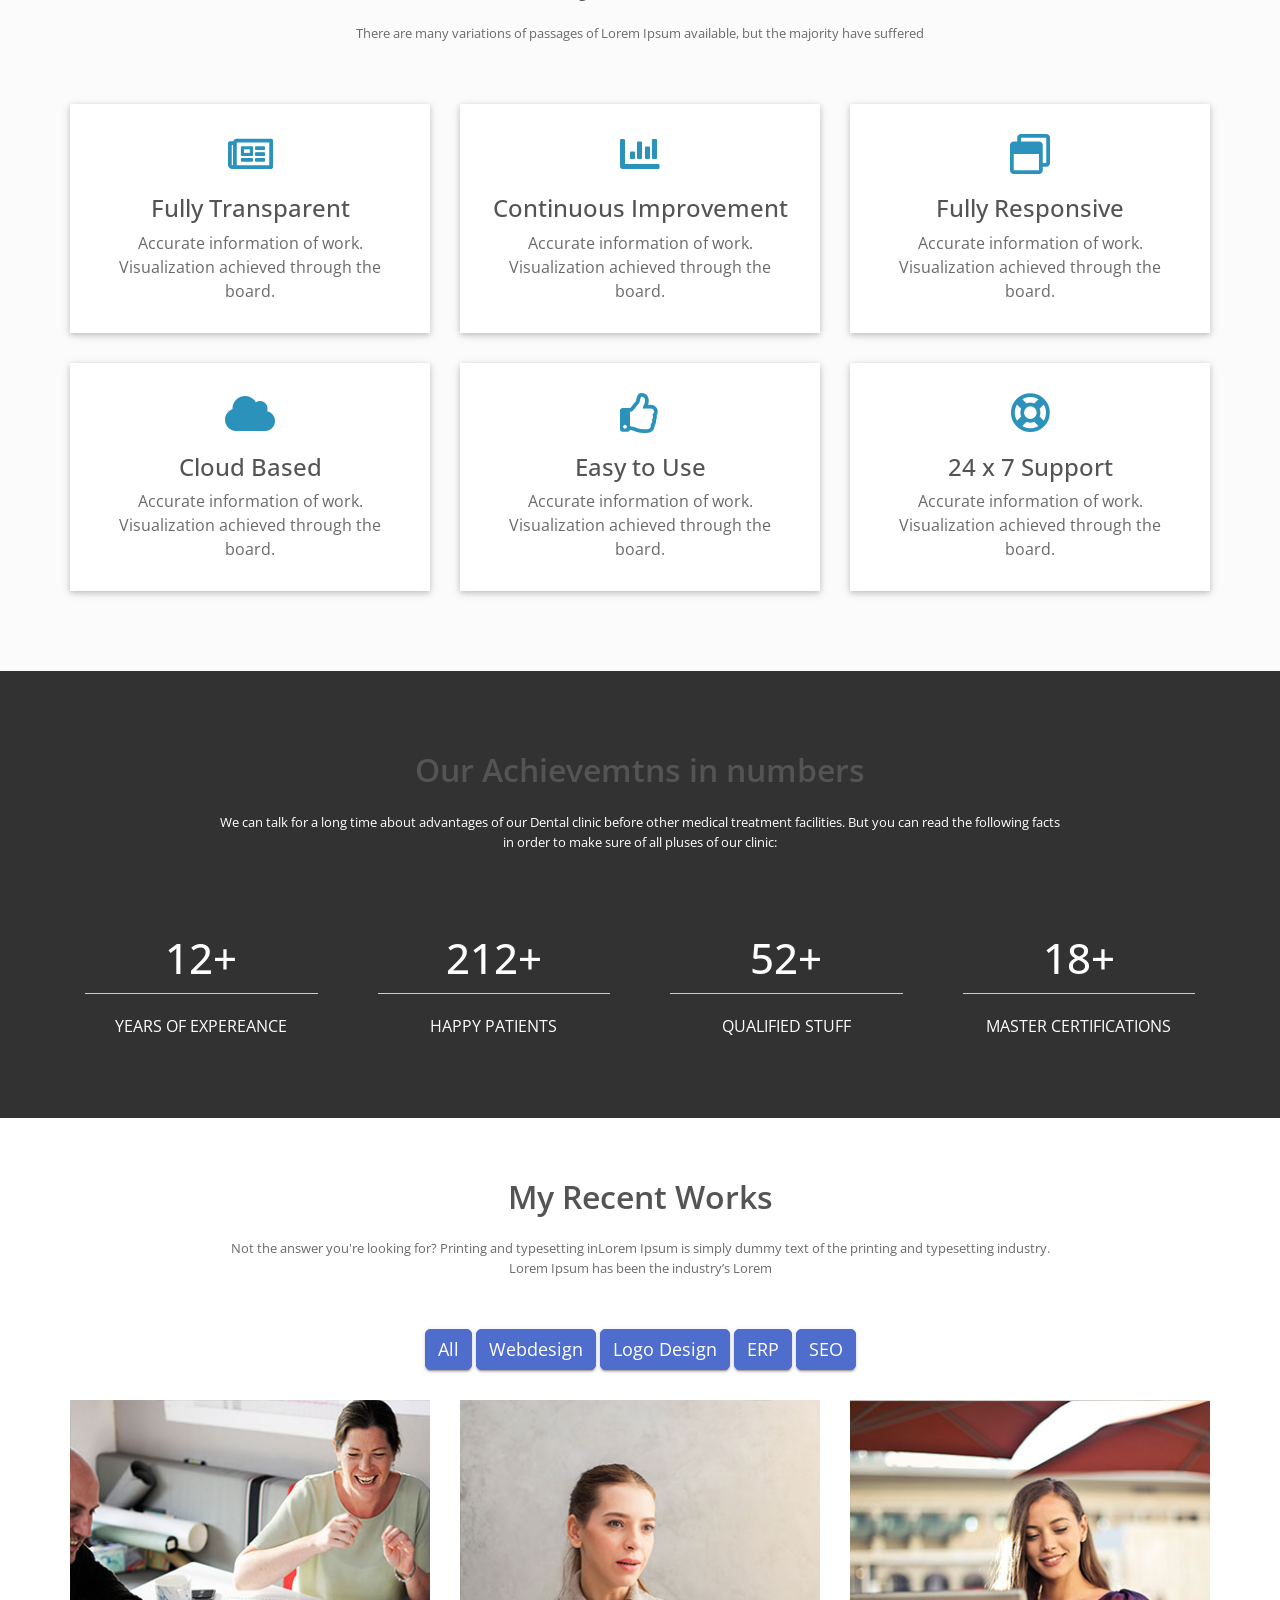
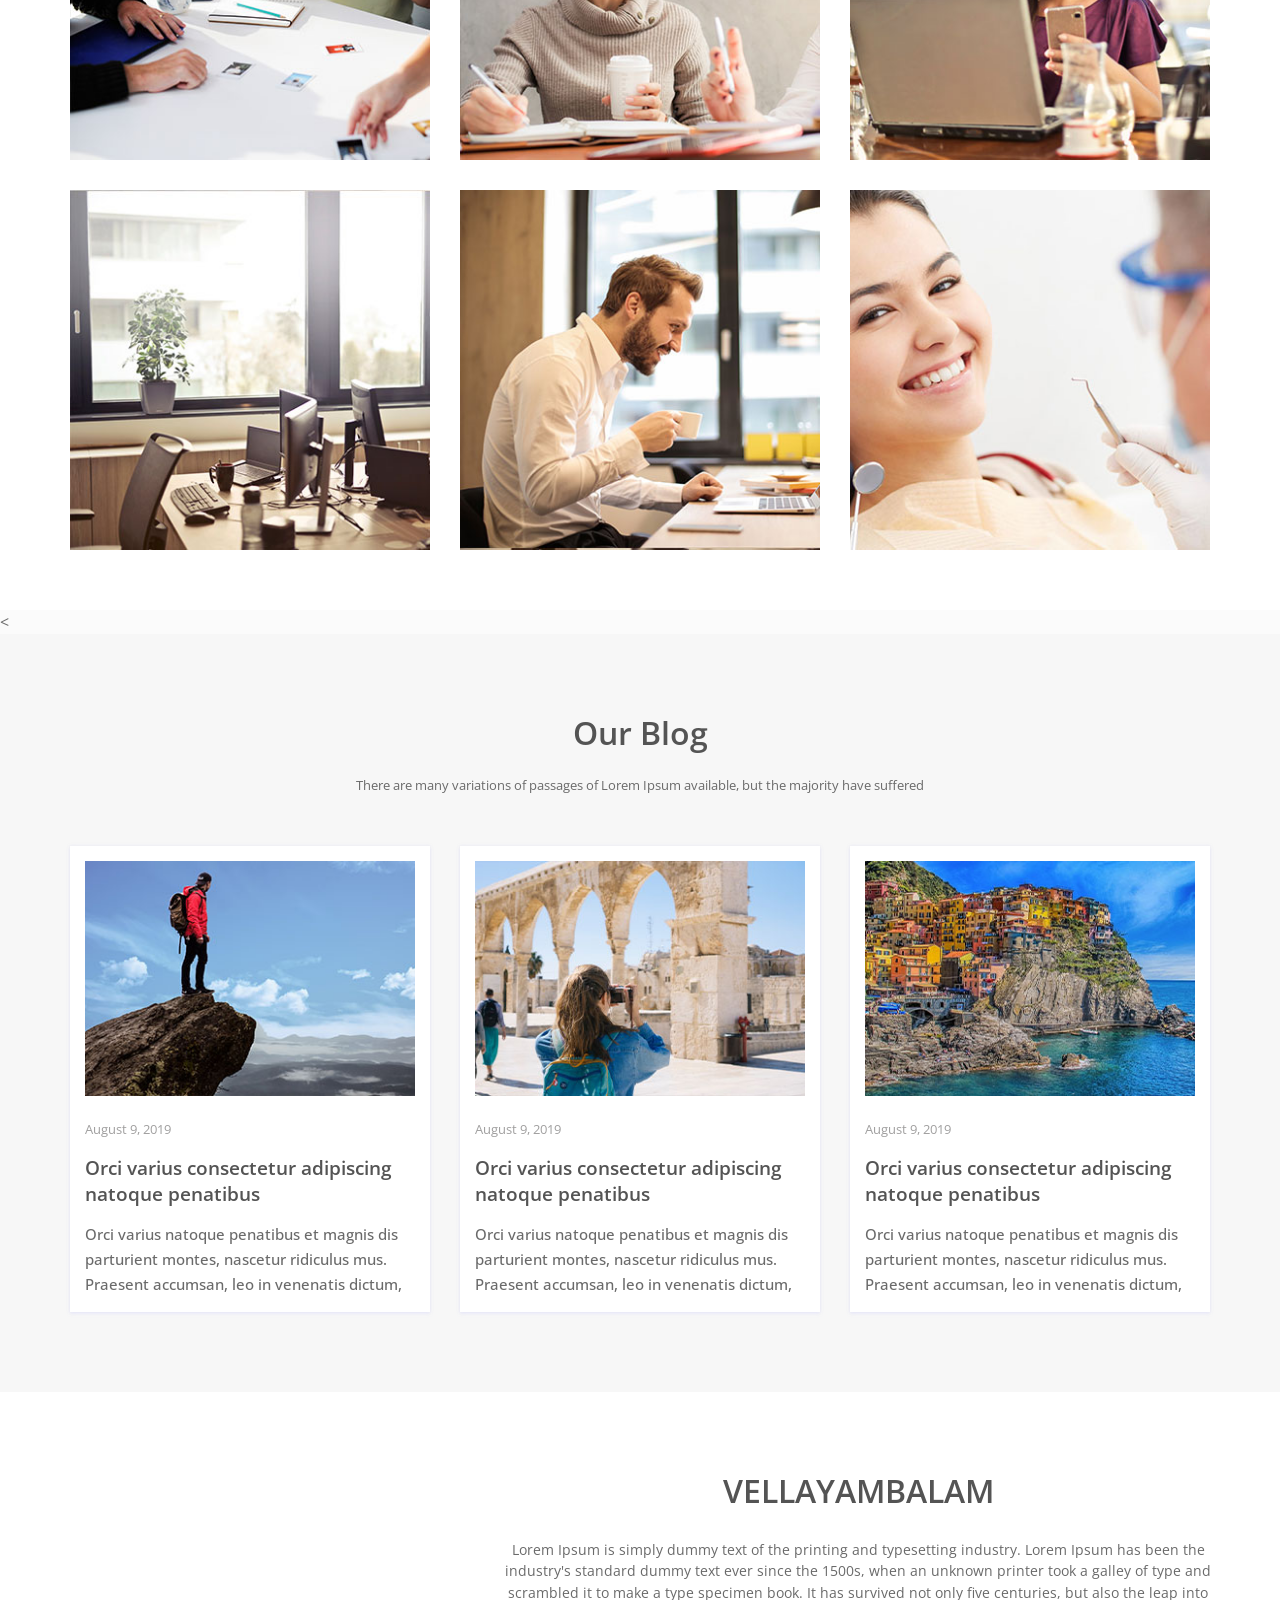
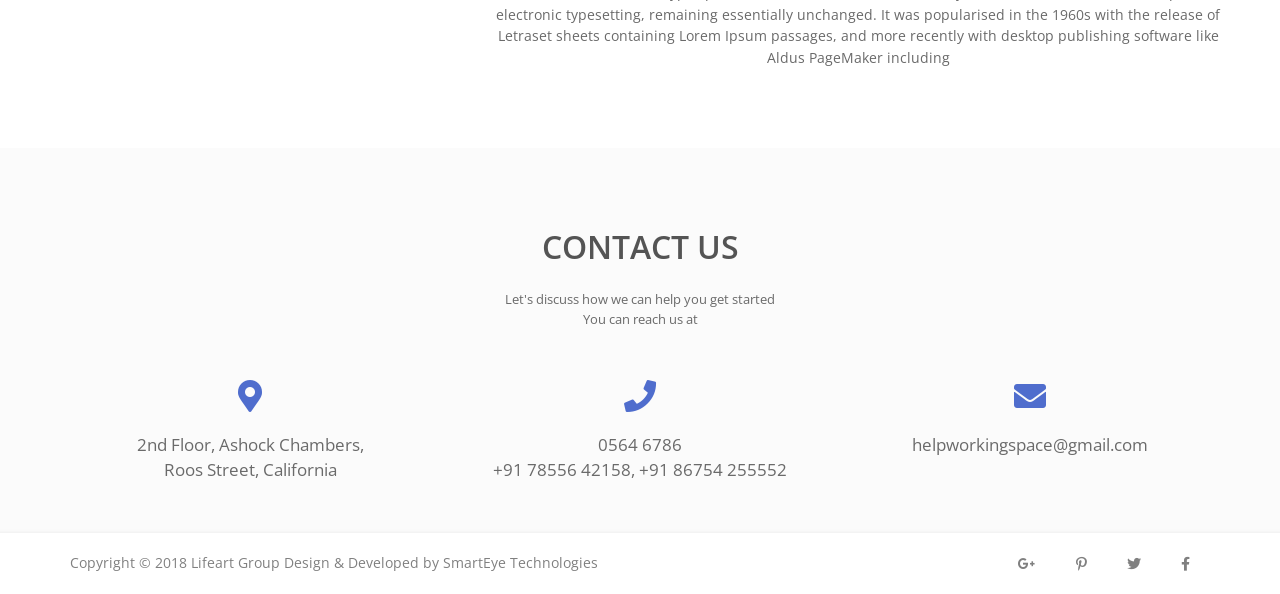
==== commit 889afa08: "edited name" ====
--- a/index.html
+++ b/index.html
@@ -51,7 +51,7 @@
                     
                       <div class="col-md-7 mx-auto homexp">
                            <h5>Hello I'm</h5>
-                           <h2>Jimmy Anderson</h2>
+                           <h2>Langat Elisha </h2>
                            
                            <p>Lorem ipsum dolor sit amet, consetetur sadipscing elitr sed diam nonumy eirmod tempor invidunt ut labore et dolore magna aliquyam.</p>
                            
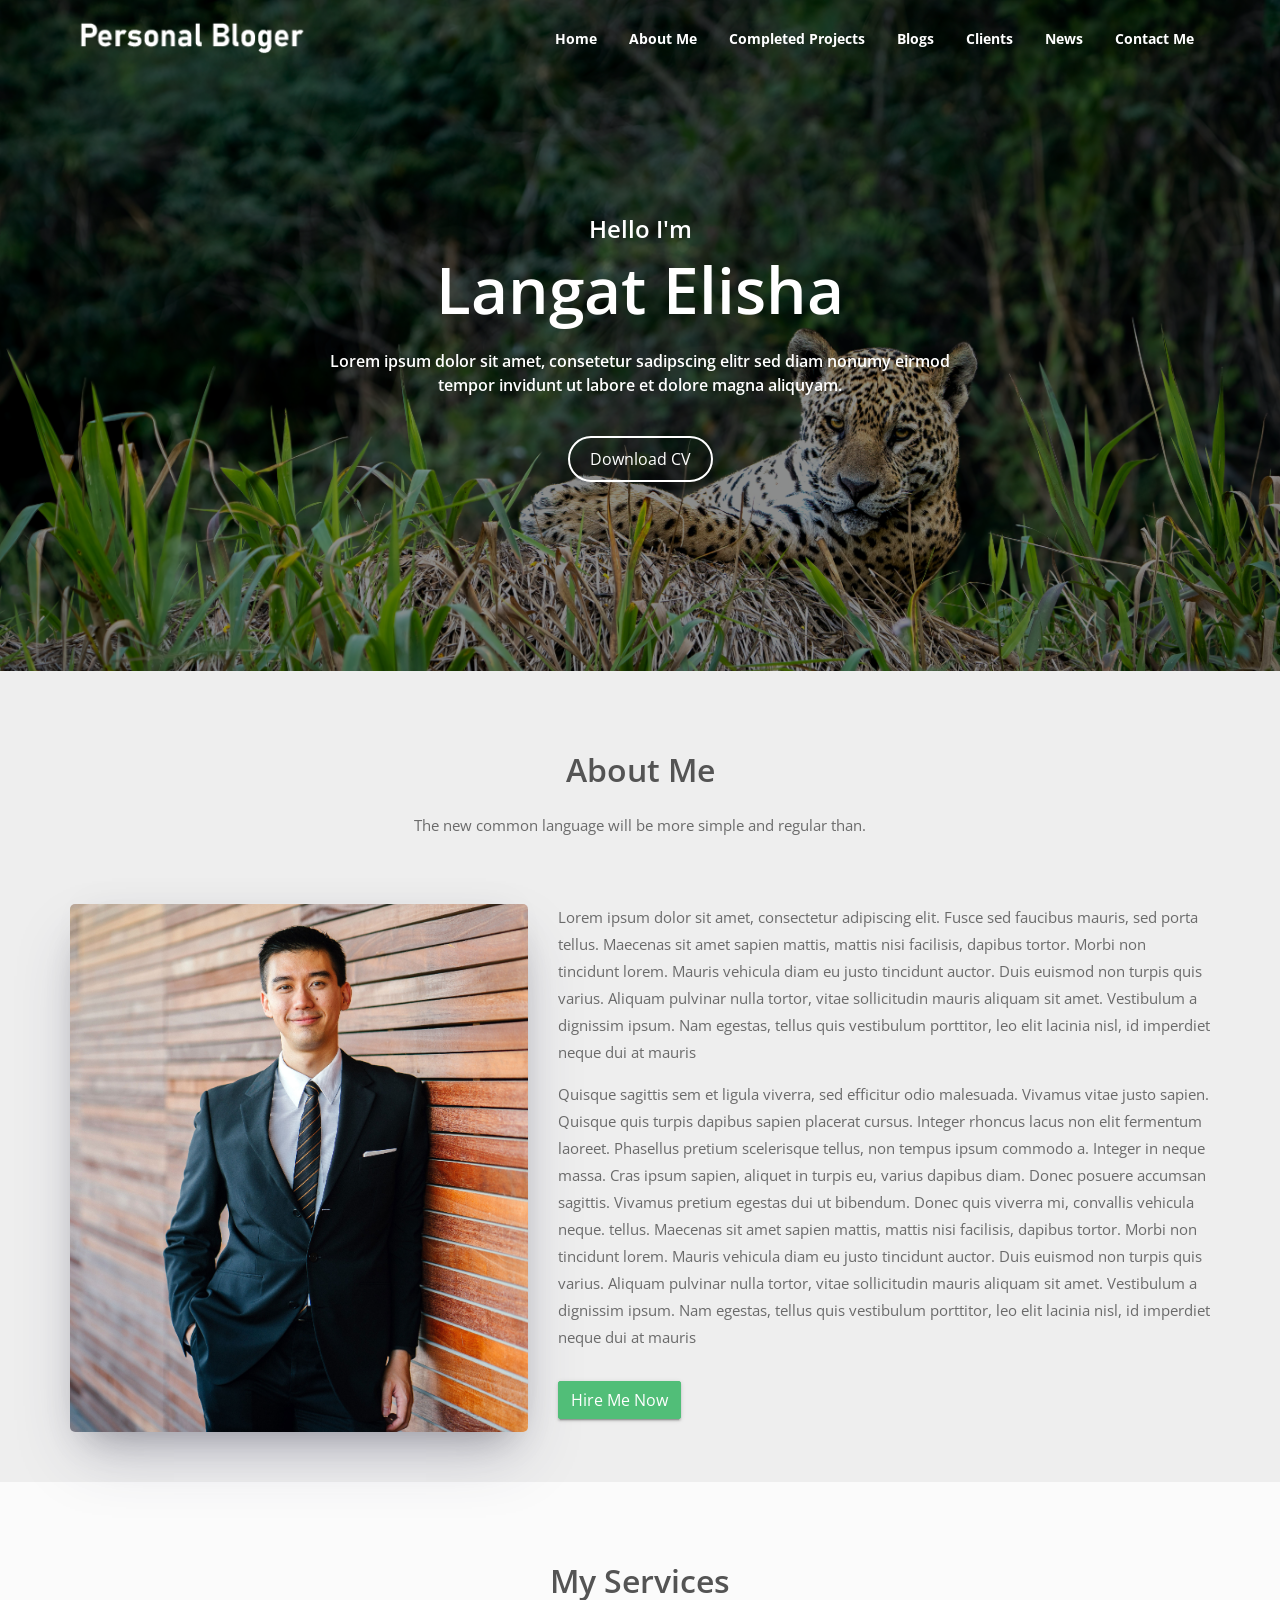
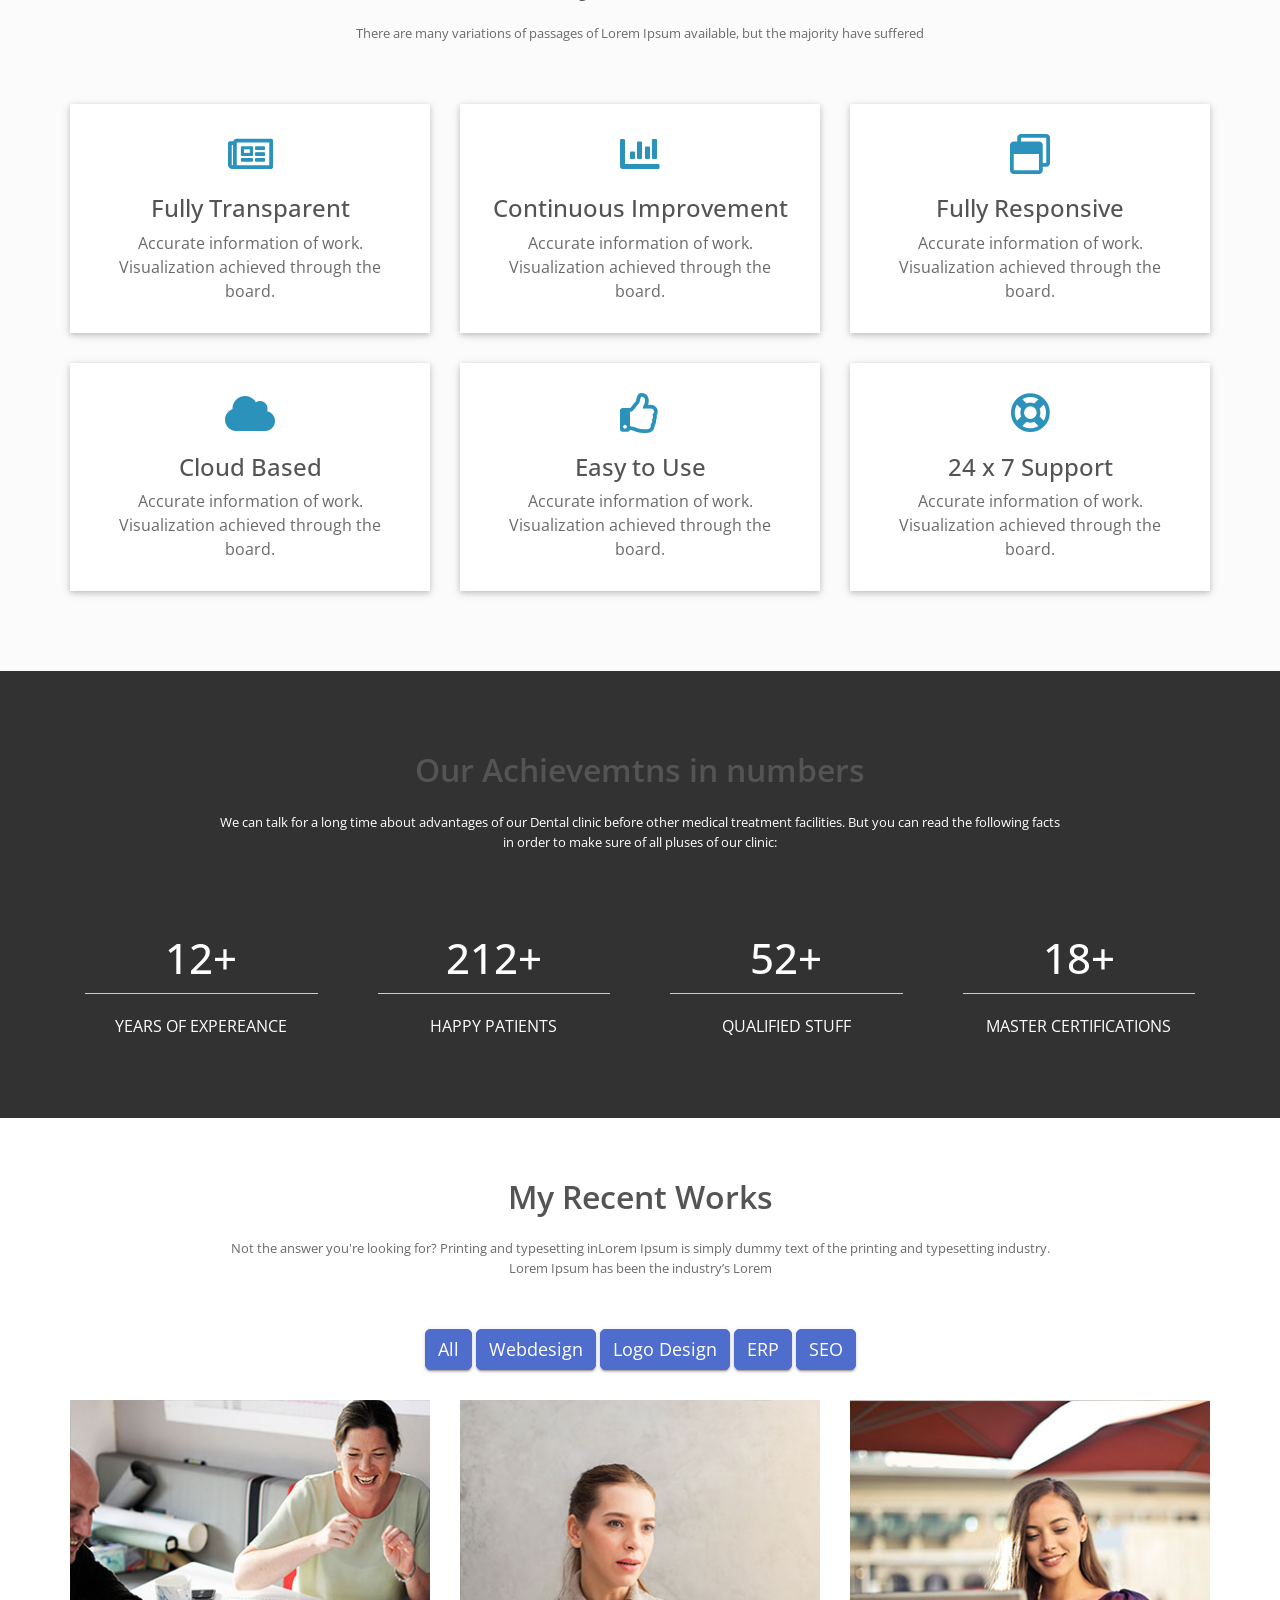
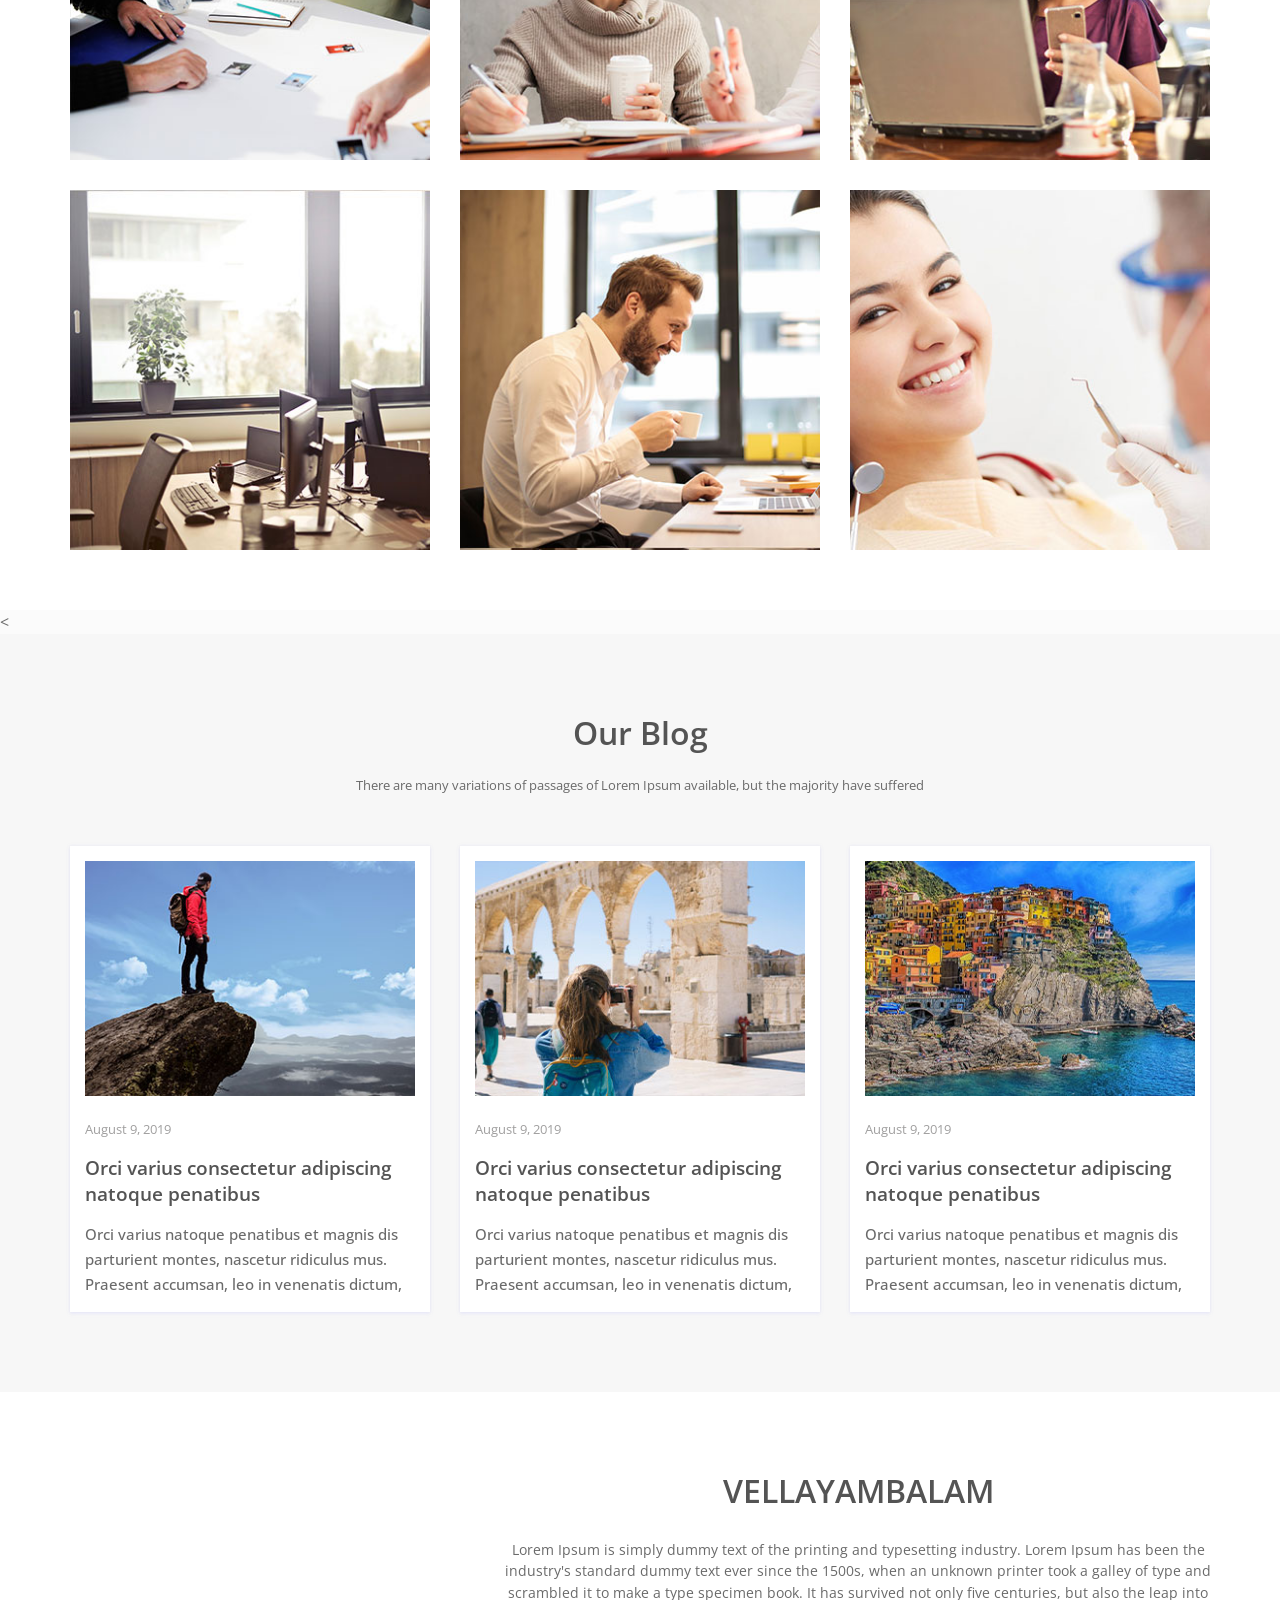
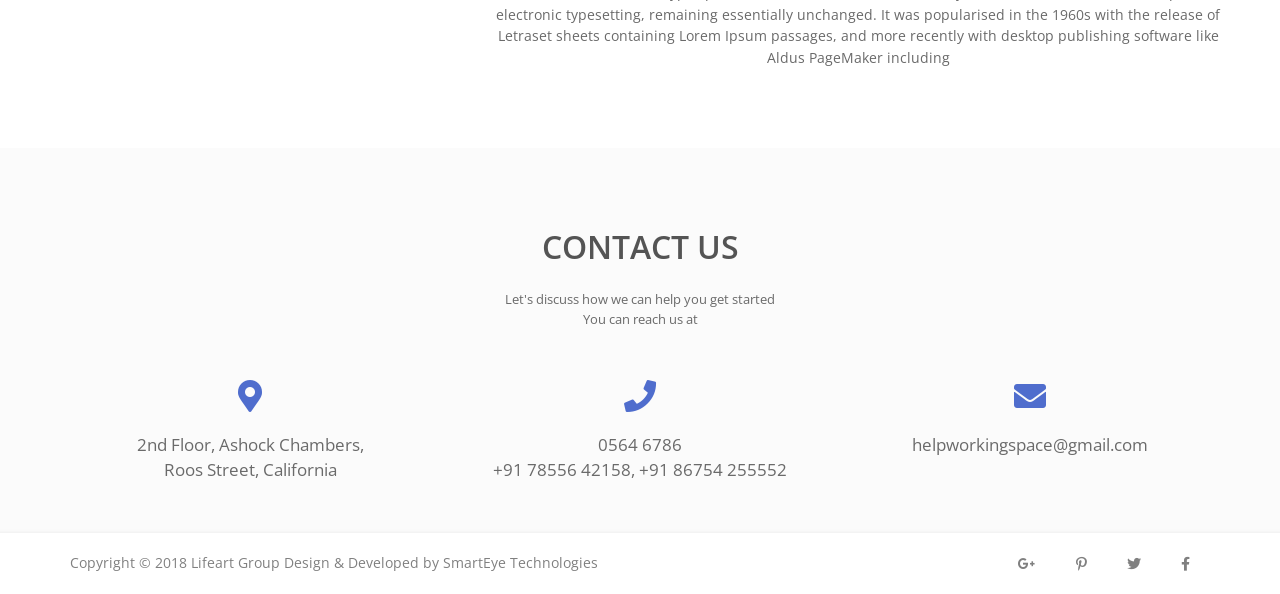
==== commit f95c29be: "nav bars" ====
--- a/index.html
+++ b/index.html
@@ -35,12 +35,12 @@
                            <div id="menu" class="col-md-9 d-none d-md-block">
                                <ul>
                                    <li><a href="#">Home</a></li>
-                                   <li><a href="#about_us">About Us</a></li>
-                                   <li><a href="#services">Services</a></li>
-                                   <li><a href="#gallery">Works</a></li>
+                                   <li><a href="#about_us">About Me</a></li>
+                                   <li><a href="#services">Completed Projects</a></li>
+                                   <li><a href="#gallery">Blogs</a></li>
                                    <li><a href="#">Clients</a></li>
                                    <li><a href="#blog">News</a></li>
-                                   <li><a href="#cntact_ud">Contact_us</a></li>
+                                   <li><a href="#cntact_ud">Contact Me</a></li>
                                </ul>
                            </div>
                        </div>
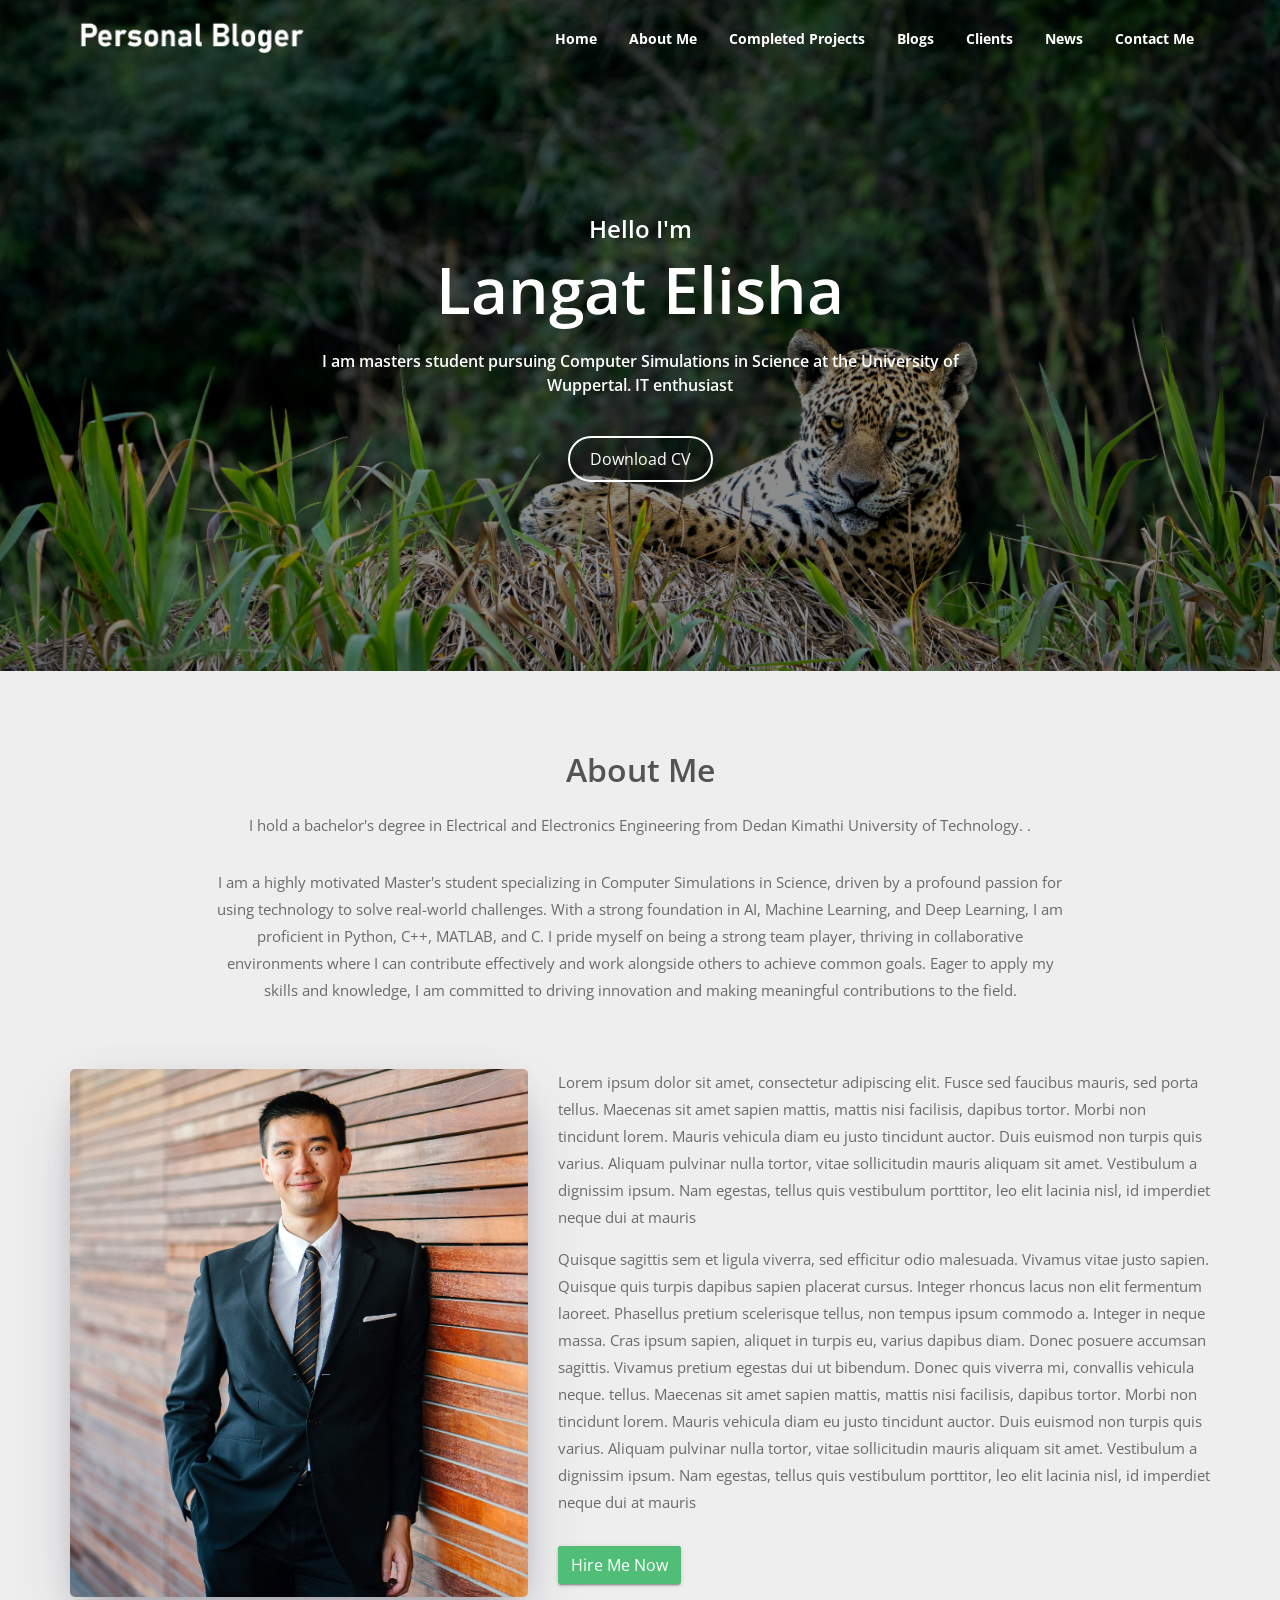
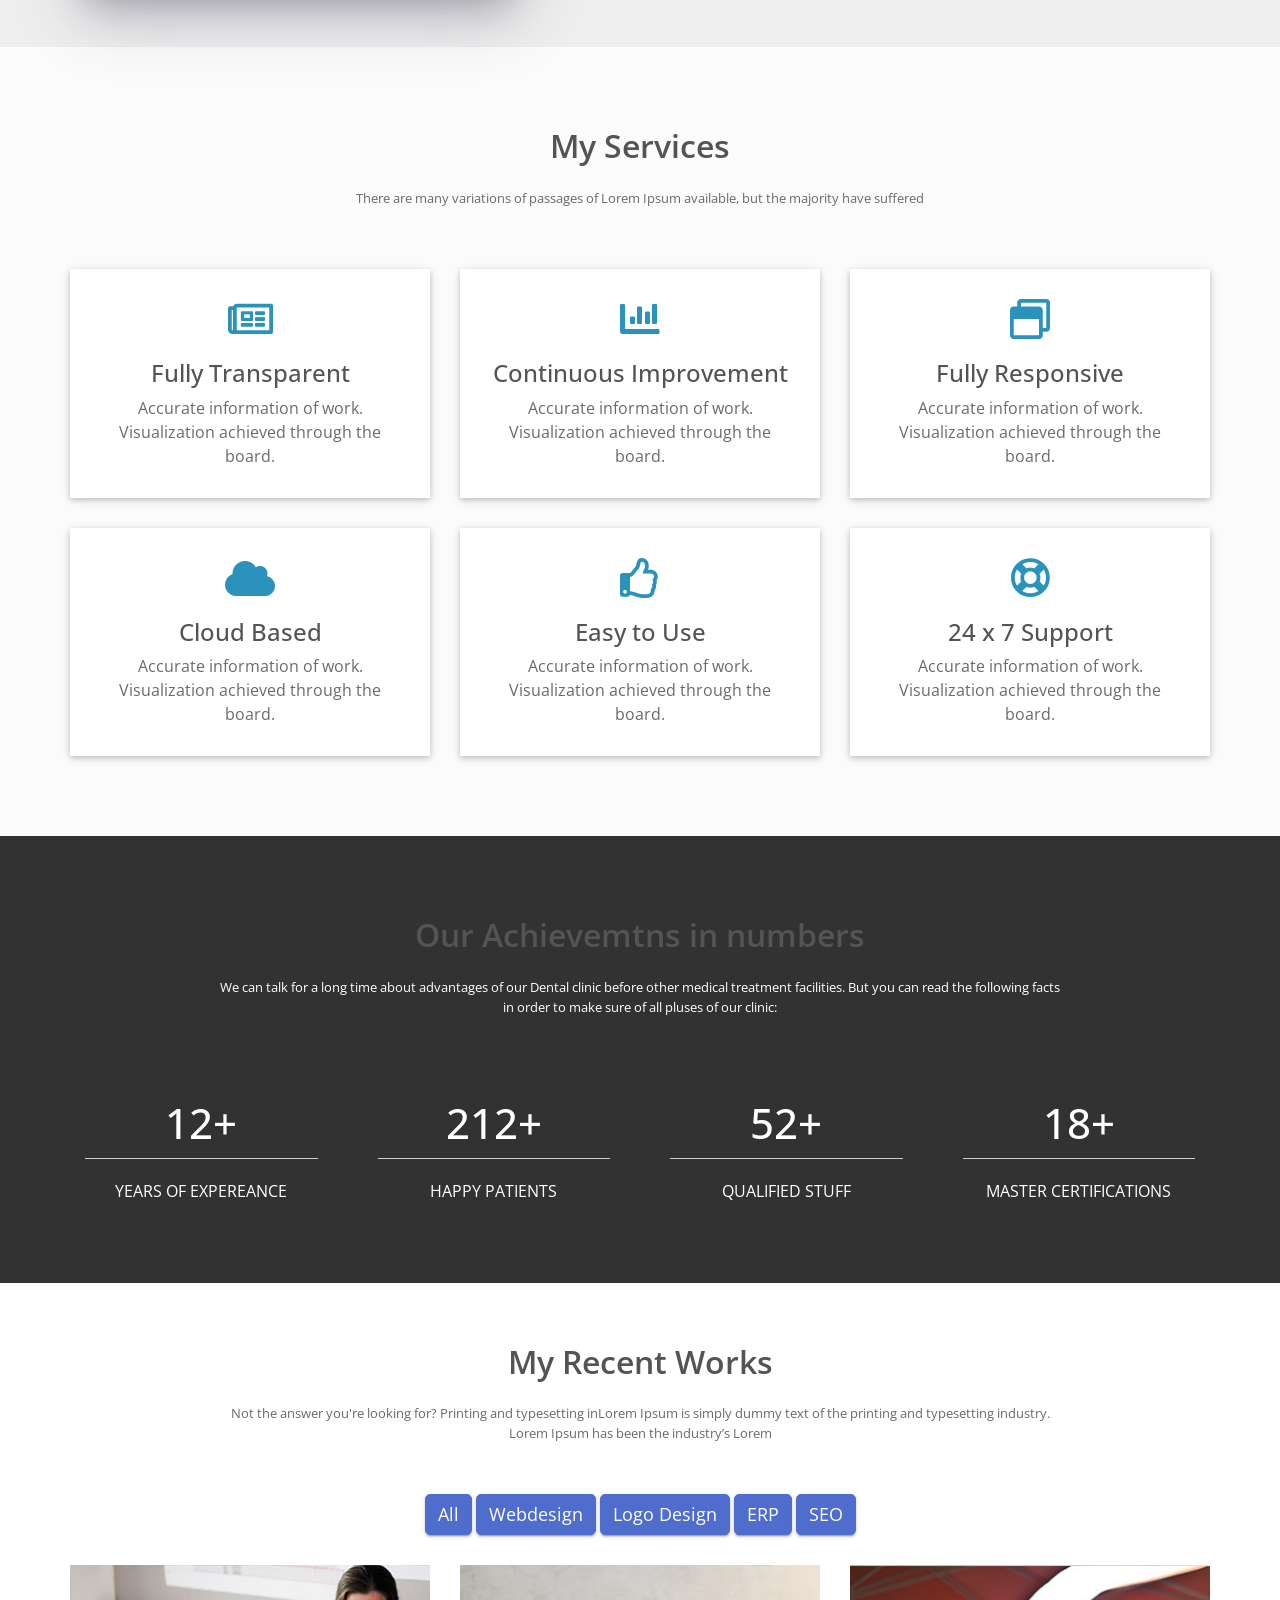
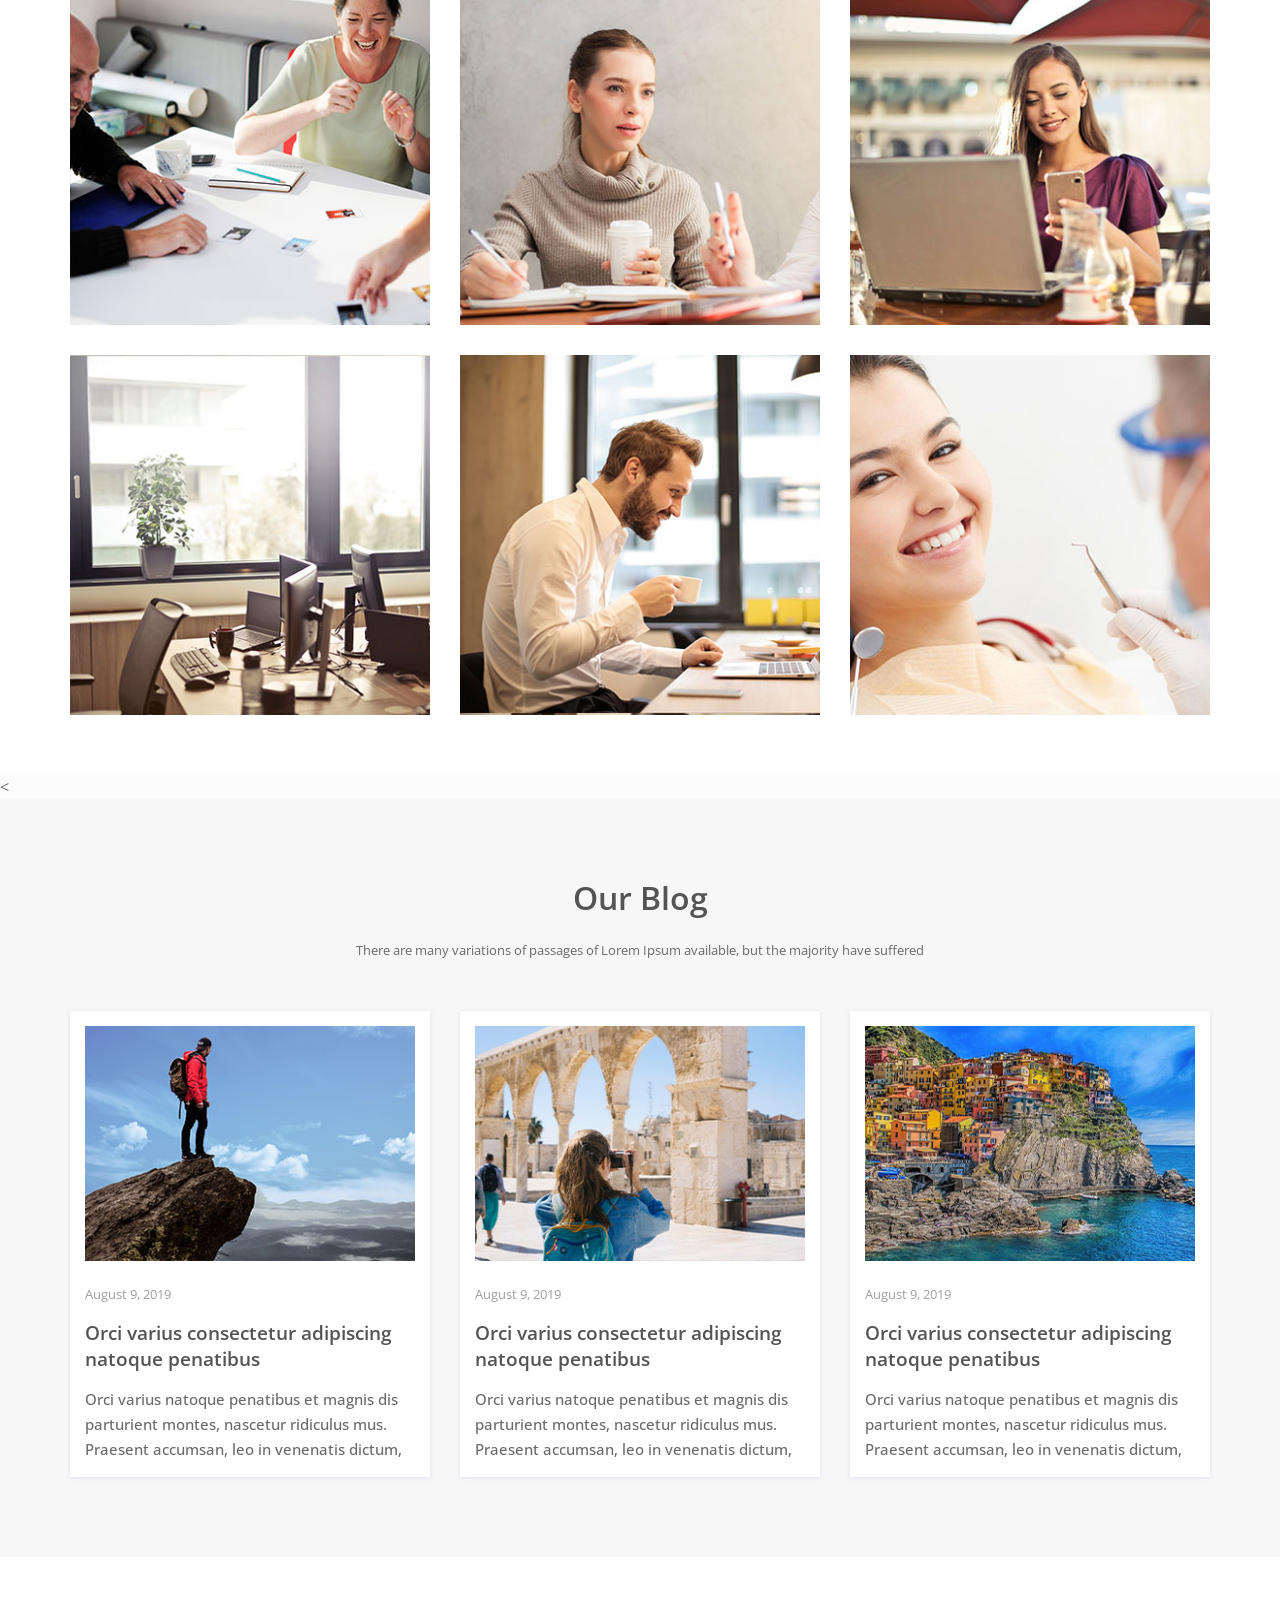
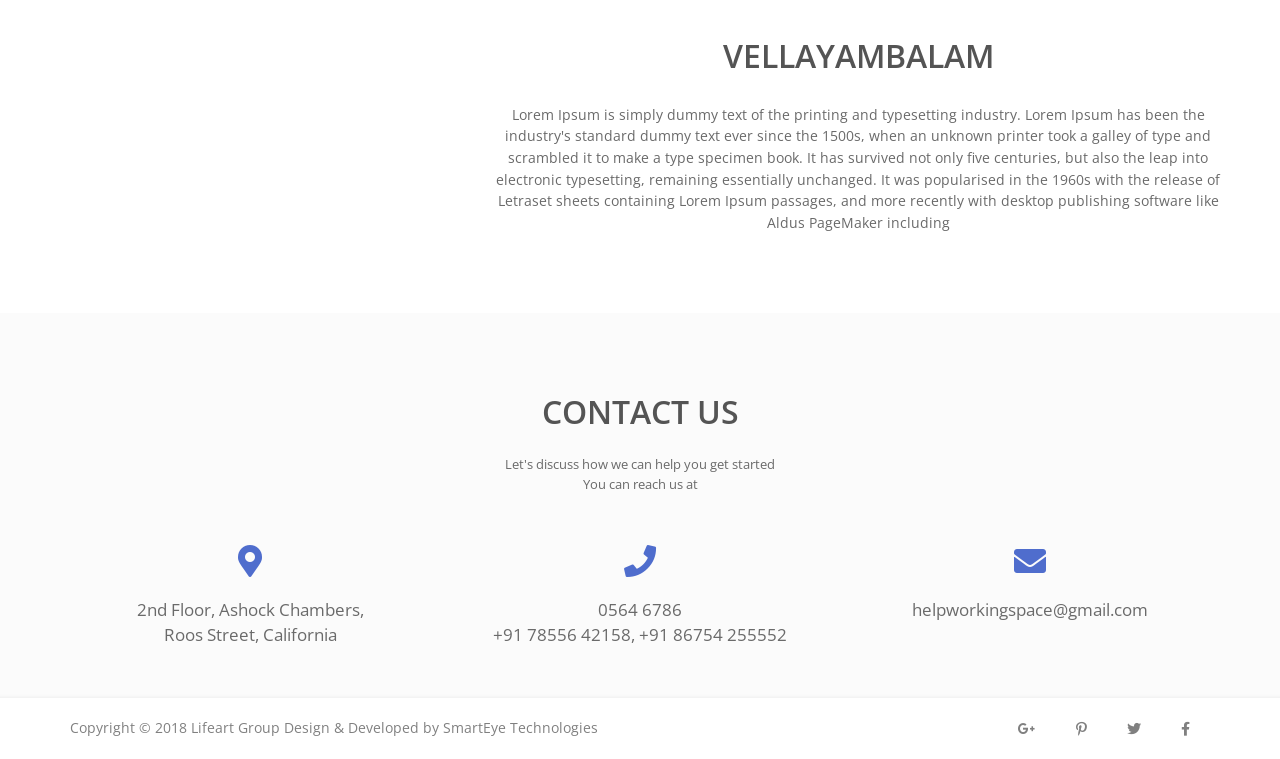
==== commit 0d3bdd02: "initial change" ====
--- a/index.html
+++ b/index.html
@@ -4,7 +4,7 @@
 <head>
     <meta charset="utf-8">
     <meta name="viewport" content="width=device-width, initial-scale=1, shrink-to-fit=no">
-    <title>James Anderson | Smarteyeapps.com</title>
+    <title>Elisha Langat | Profile</title>
     <link rel="shortcut icon" href="assets/images/fav.png" type="image/x-icon">
     <link href="https://fonts.googleapis.com/css?family=Open+Sans:300,300i,400,400i,600,600i,700,700i,800,800i&display=swap" rel="stylesheet">
     <link rel="shortcut icon" href="assets/images/fav.jpg">
@@ -53,7 +53,7 @@
                            <h5>Hello I'm</h5>
                            <h2>Langat Elisha </h2>
                            
-                           <p>Lorem ipsum dolor sit amet, consetetur sadipscing elitr sed diam nonumy eirmod tempor invidunt ut labore et dolore magna aliquyam.</p>
+                           <p> I am masters student pursuing Computer Simulations in Science at the University of Wuppertal. IT enthusiast</p>
                            
                            <div class="texda">
                                <a href="">Download CV</a>
@@ -77,7 +77,13 @@
          <div class="container">
              <div class="session-title row">
                  <h2>About Me</h2>
-                 <p>The new common language will be more simple and regular than.</p>
+                 <p>I hold a bachelor's degree in Electrical and Electronics Engineering from Dedan Kimathi University of Technology. .</p>
+                 <p> I am a highly motivated Master's student specializing in Computer Simulations in Science, driven by a profound
+                    passion for using technology to solve real-world challenges. With a strong foundation in AI, Machine Learning,
+                    and Deep Learning, I am proficient in Python, C++, MATLAB, and C. I pride myself on being a strong team
+                    player, thriving in collaborative environments where I can contribute effectively and work alongside others to
+                    achieve common goals. Eager to apply my skills and knowledge, I am committed to driving innovation and
+                    making meaningful contributions to the field.</p>
              </div>
              <div class="about-row row">
                  <div class="col-md-5">
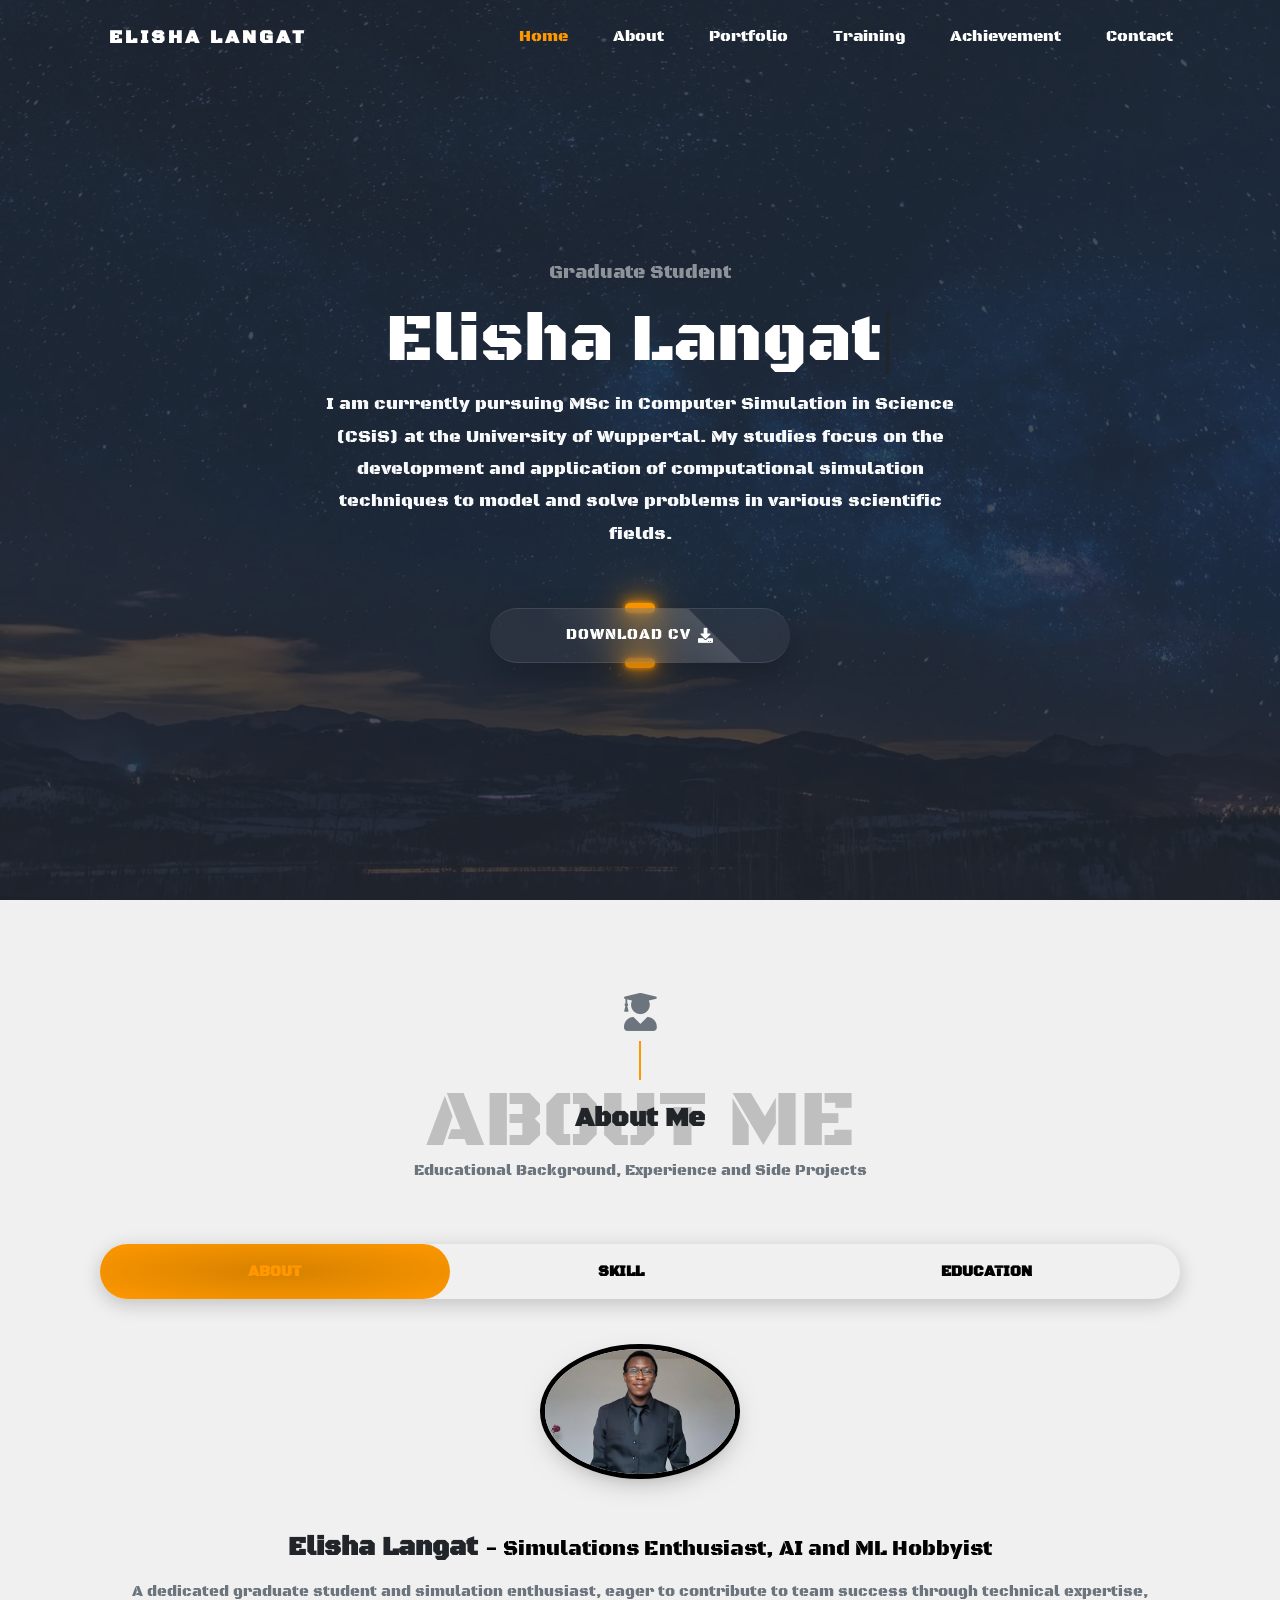
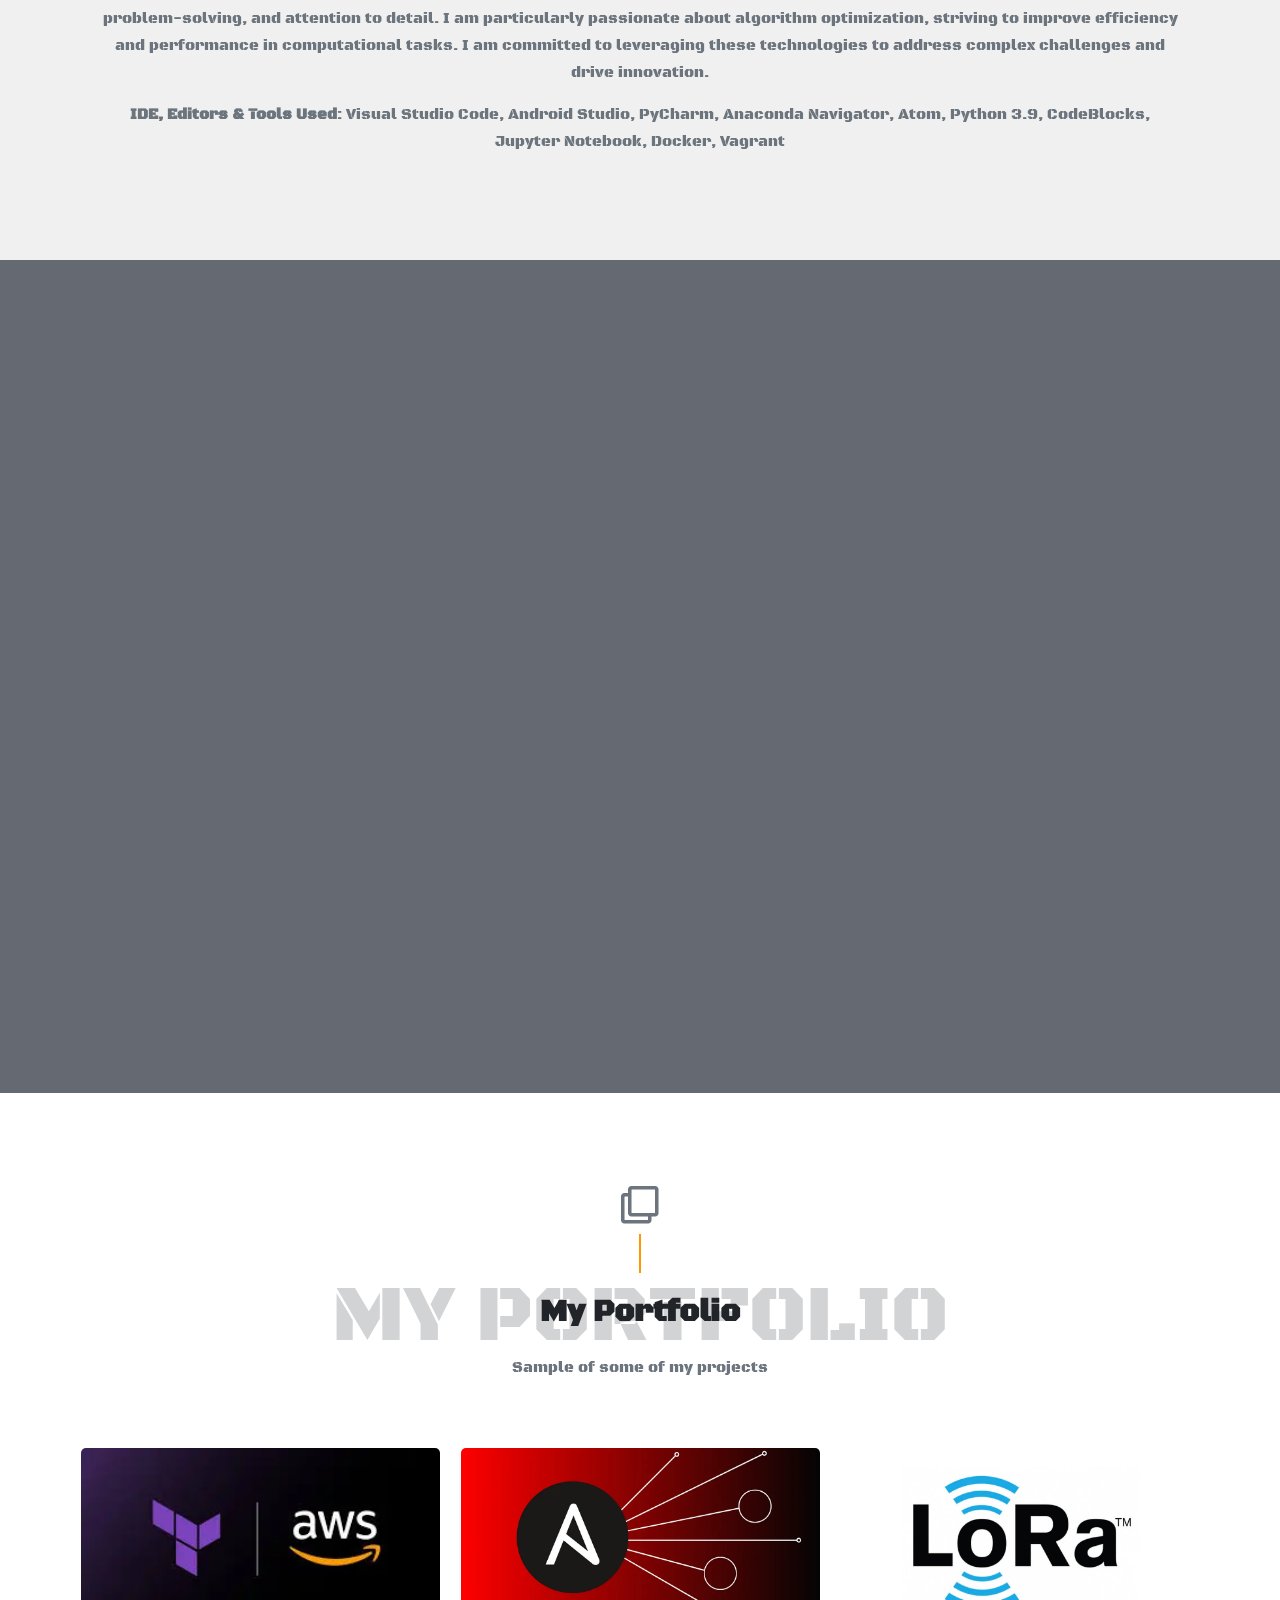
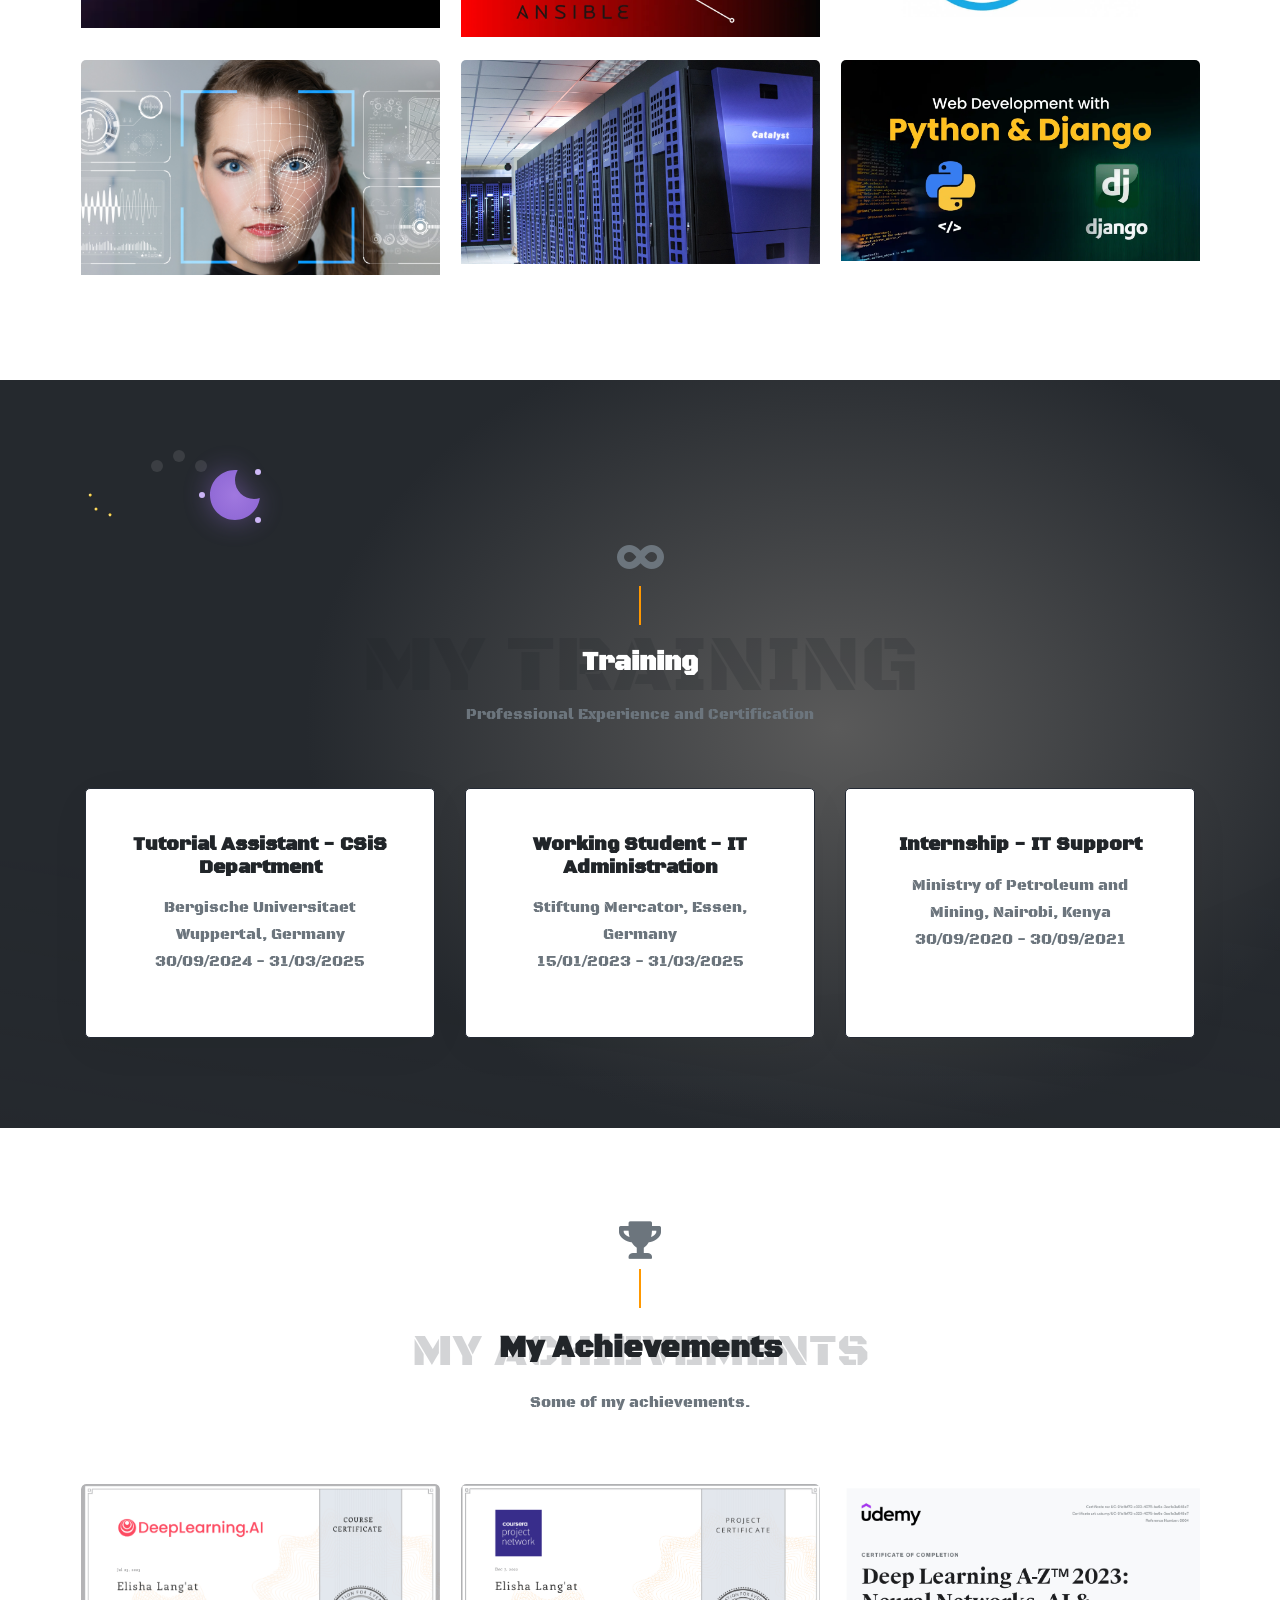
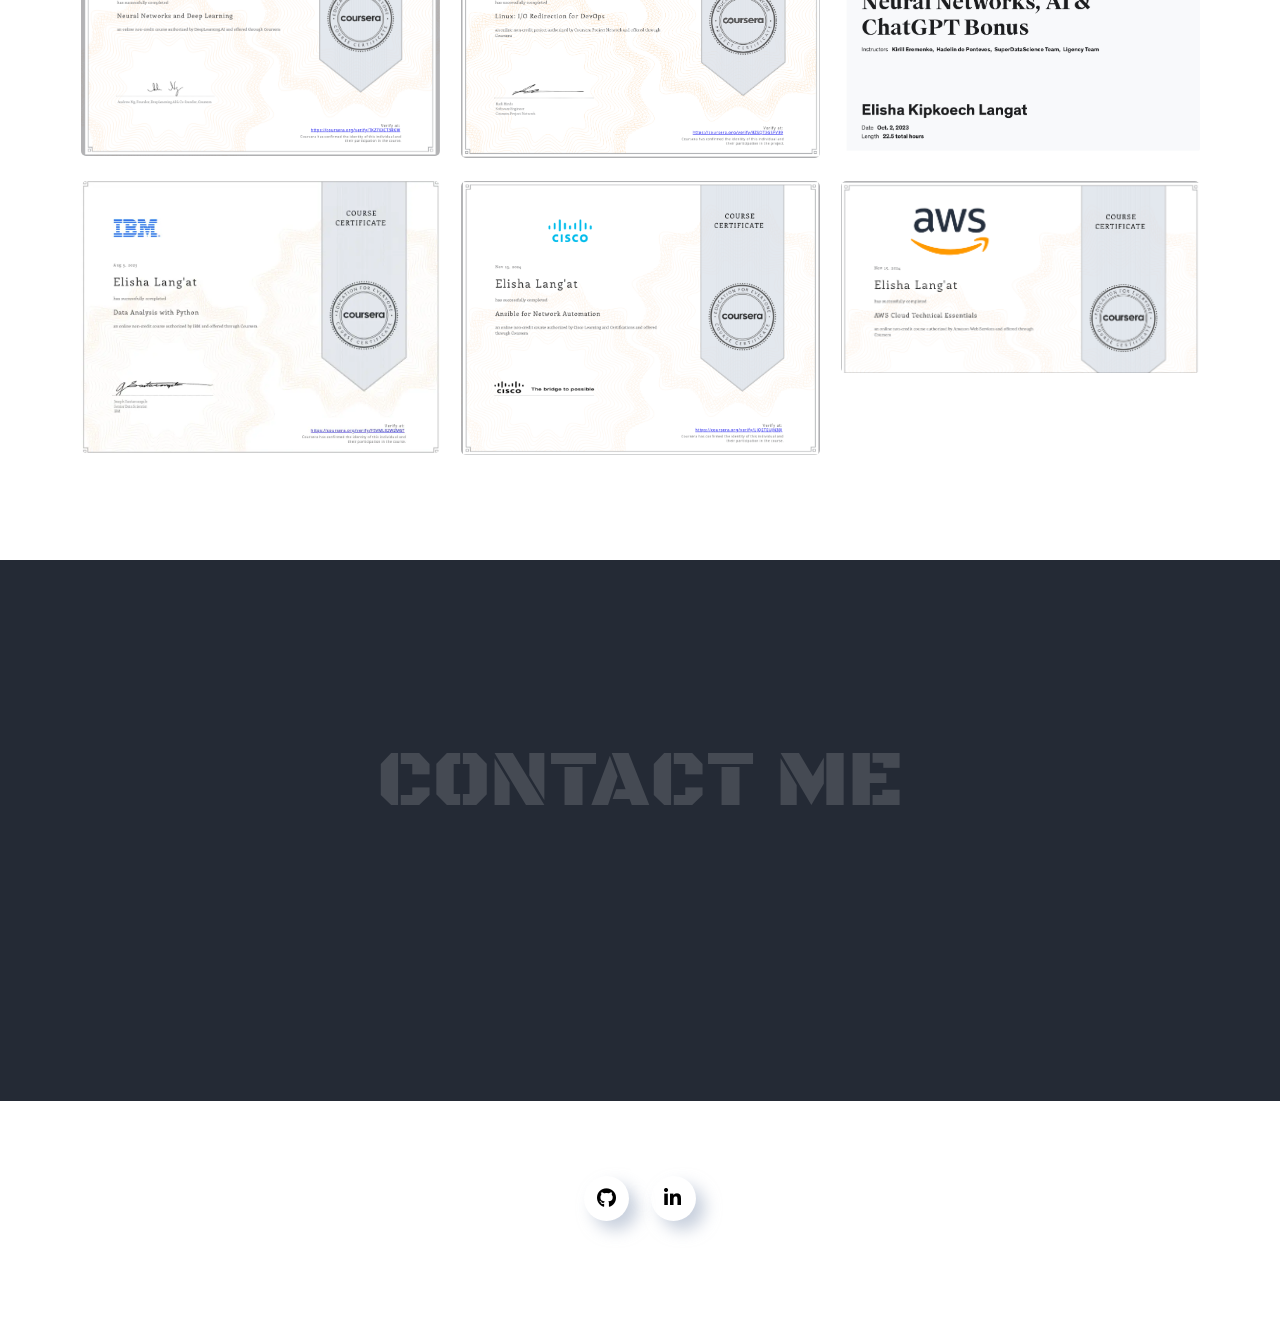
==== commit fbfed485: "Deploy to Github Pages" ====
--- a/index.html
+++ b/index.html
@@ -1,399 +1,241 @@
-<!doctype html>
-<html lang="en">
-
-<head>
-    <meta charset="utf-8">
-    <meta name="viewport" content="width=device-width, initial-scale=1, shrink-to-fit=no">
-    <title>Elisha Langat | Profile</title>
-    <link rel="shortcut icon" href="assets/images/fav.png" type="image/x-icon">
-    <link href="https://fonts.googleapis.com/css?family=Open+Sans:300,300i,400,400i,600,600i,700,700i,800,800i&display=swap" rel="stylesheet">
-    <link rel="shortcut icon" href="assets/images/fav.jpg">
-    <link rel="stylesheet" href="assets/css/bootstrap.min.css">
-    <link rel="stylesheet" href="assets/css/all.min.css">
-    <link rel="stylesheet" href="assets/css/animate.css">
-    <link rel="stylesheet" href="assets/plugins/slider/css/owl.carousel.min.css">
-    <link rel="stylesheet" href="assets/plugins/slider/css/owl.theme.default.css">
-    <link rel="stylesheet" type="text/css" href="assets/css/style.css" />
-</head>
-
-    <body> 
-        
-    <!-- ######################### Header Starts Here #################### -->
-
-  <!--########################### Header Starts Here ###################### -->
-        <div class="home-screen container-fluid">
-          <div class="home-cover">
-                <div id="menu-jk" class="header">
-                   <div class="container">
-                       <div class="row">
-                           <div class="col-md-3 logo">
-                               <img class="logo-wt" src="assets/images/logo.png" alt="">
-                               <img class="logo-gry" src="assets/images/logo-gray.png" alt="">
-                               
-                               <a data-toggle="collapse" data-target="#menu" href="#menu"><i class="fas d-block d-md-none small-menu fa-bars"></i></a>
-                           </div>
-                           <div id="menu" class="col-md-9 d-none d-md-block">
-                               <ul>
-                                   <li><a href="#">Home</a></li>
-                                   <li><a href="#about_us">About Me</a></li>
-                                   <li><a href="#services">Completed Projects</a></li>
-                                   <li><a href="#gallery">Blogs</a></li>
-                                   <li><a href="#">Clients</a></li>
-                                   <li><a href="#blog">News</a></li>
-                                   <li><a href="#cntact_ud">Contact Me</a></li>
-                               </ul>
-                           </div>
-                       </div>
-                   </div>
-               </div>
-                <div class="container">
-                   <div class="row home-detail">
-                    
-                      <div class="col-md-7 mx-auto homexp">
-                           <h5>Hello I'm</h5>
-                           <h2>Langat Elisha </h2>
-                           
-                           <p> I am masters student pursuing Computer Simulations in Science at the University of Wuppertal. IT enthusiast</p>
-                           
-                           <div class="texda">
-                               <a href="">Download CV</a>
-                           </div>
-                           
-                           
-                           
-                           
-                       </div>
-                   </div>
-
-                </div>
-          </div>
-        </div>
-
-     
-
-     <!-- ######################### About Us Starts Here #################### -->
-     
-     <div id="about_us" class="about-sestion container-fluid">
-         <div class="container">
-             <div class="session-title row">
-                 <h2>About Me</h2>
-                 <p>I hold a bachelor's degree in Electrical and Electronics Engineering from Dedan Kimathi University of Technology. .</p>
-                 <p> I am a highly motivated Master's student specializing in Computer Simulations in Science, driven by a profound
-                    passion for using technology to solve real-world challenges. With a strong foundation in AI, Machine Learning,
-                    and Deep Learning, I am proficient in Python, C++, MATLAB, and C. I pride myself on being a strong team
-                    player, thriving in collaborative environments where I can contribute effectively and work alongside others to
-                    achieve common goals. Eager to apply my skills and knowledge, I am committed to driving innovation and
-                    making meaningful contributions to the field.</p>
-             </div>
-             <div class="about-row row">
-                 <div class="col-md-5">
-                     <img src="assets/images/about.jpg" alt="">
-                 </div>
-                 <div class="col-md-7">
-                     <p>Lorem ipsum dolor sit amet, consectetur adipiscing elit. Fusce sed faucibus mauris, sed porta tellus. Maecenas sit amet sapien mattis, mattis nisi facilisis, dapibus tortor. Morbi non tincidunt lorem. Mauris vehicula diam eu justo tincidunt auctor. Duis euismod non turpis quis varius. Aliquam pulvinar nulla tortor, vitae sollicitudin mauris aliquam sit amet. Vestibulum a dignissim ipsum. Nam egestas, tellus quis vestibulum porttitor, leo elit lacinia nisl, id imperdiet neque dui at mauris</p>
-                     <p>Quisque sagittis sem et ligula viverra, sed efficitur odio malesuada. Vivamus vitae justo sapien. Quisque quis turpis dapibus sapien placerat cursus. Integer rhoncus lacus non elit fermentum laoreet. Phasellus pretium scelerisque tellus, non tempus ipsum commodo a. Integer in neque massa. Cras ipsum sapien, aliquet in turpis eu, varius dapibus diam. Donec posuere accumsan sagittis. Vivamus pretium egestas dui ut bibendum. Donec quis viverra mi, convallis vehicula neque. tellus. Maecenas sit amet sapien mattis, mattis nisi facilisis, dapibus tortor. Morbi non tincidunt lorem. Mauris vehicula diam eu justo tincidunt auctor. Duis euismod non turpis quis varius. Aliquam pulvinar nulla tortor, vitae sollicitudin mauris aliquam sit amet. Vestibulum a dignissim ipsum. Nam egestas, tellus quis vestibulum porttitor, leo elit lacinia nisl, id imperdiet neque dui at mauris</p>
-                     
-                     <button class="btn btn-success">Hire Me Now</button>
-                 </div>
-             </div>
-         </div>
-     </div>
-     
-
-   <!--*************** My Services Starts Here ***************-->
-    <section id="services" class="features container-fluid">
-        <div class="container">
-           <div class="row session-title">
-               <h2>My Services</h2>
-               <p>There are many variations of passages of Lorem Ipsum available, but the majority have suffered</p>
-           </div>
-            <div class="row feature-row">
-                <div class="col-md-4">
-                    <div class="feature-col">
-                        <i class="far fa-newspaper"></i>
-                        <h4>Fully Transparent</h4>
-                        <p>Accurate information of work. Visualization achieved through the board.</p>
-                    </div>
-                </div>
-                <div class="col-md-4">
-                    <div class="feature-col">
-                        <i class="fas fa-chart-bar"></i>
-                        <h4>Continuous Improvement</h4>
-                        <p>Accurate information of work. Visualization achieved through the board.</p>
-                    </div>
-                </div>
-
-                <div class="col-md-4">
-                    <div class="feature-col">
-                       <i class="far fa-window-restore"></i>
-                        <h4>Fully Responsive</h4>
-                        <p>Accurate information of work. Visualization achieved through the board.</p>
-                    </div>
-                </div>
-
-                <div class="col-md-4">
-                    <div class="feature-col">
-                        <i class="fas fa-cloud"></i>
-                        <h4>Cloud Based</h4>
-                        <p>Accurate information of work. Visualization achieved through the board.</p>
-                    </div>
-                </div>
-
-                <div class="col-md-4">
-                    <div class="feature-col">
-                       <i class="far fa-thumbs-up"></i>
-                        <h4>Easy to Use</h4>
-                        <p>Accurate information of work. Visualization achieved through the board.</p>
-                    </div>
-                </div>
-
-                <div class="col-md-4">
-                    <div class="feature-col">
-                        <i class="far fa-life-ring"></i>
-                        <h4>24 x 7 Support</h4>
-                        <p>Accurate information of work. Visualization achieved through the board.</p>
-                    </div>
-                </div>
-            </div>
-        </div>
-    </section>
-     
-     
-    
-    <!-- ################# Achievemtns Starts Here#######################--->
-
-
-    <div class="doctor-message">
-        <div class="inner-lay">
-            <div class="container">
-               <div class="row session-title">
-                   <h2>Our Achievemtns in numbers</h2>
-                   <p>We can talk for a long time about advantages of our Dental clinic before other medical treatment facilities.
-But you can read the following facts in order to make sure of all pluses of our clinic:</p>
-               </div>
-                <div class="row">
-                    <div class="col-sm-3 numb">
-                        <h3>12+</h3>
-                        <span>YEARS OF EXPEREANCE</span>
-                    </div>
-                    <div class="col-sm-3 numb">
-                        <h3>212+</h3>
-                        <span>HAPPY PATIENTS</span>
-                    </div>
-                    <div class="col-sm-3 numb">
-                        <h3>52+</h3>
-                        <span>QUALIFIED STUFF</span>
-                    </div>
-                    <div class="col-sm-3 numb">
-                        <h3>18+</h3>
-                        <span>MASTER CERTIFICATIONS</span>
-                    </div>
-                </div>
-            </div>
-
-        </div>
-
-    </div>
-    
-    <!-- ######################### My Works Starts Here #################### -->
-    <div id="gallery" class="gallery">
-        <div class="container">
-           <div class="session-title row">
-                <h2>My Recent Works</h2>
-                <p>Not the answer you're looking for? Printing and typesetting inLorem Ipsum is simply dummy text of the printing and typesetting industry. Lorem Ipsum has been the industry’s Lorem</p>
-            </div>
-            <div class="row">
-
-
-                <div class="gallery-filter d-none d-sm-block">
-                    <button class="btn btn-default filter-button" data-filter="all">All</button>
-                    <button class="btn btn-default filter-button" data-filter="hdpe">Webdesign</button>
-                    <button class="btn btn-default filter-button" data-filter="sprinkle">Logo Design</button>
-                    <button class="btn btn-default filter-button" data-filter="spray"> ERP</button>
-                    <button class="btn btn-default filter-button" data-filter="irrigation">SEO</button>
-                </div>
-                <br />
-
-
-
-                <div class="gallery_product col-lg-4 col-md-4 col-sm-4 col-xs-6 filter hdpe">
-                    <img src="assets/images/gallery/gallery_08.jpg" class="img-responsive">
-                </div>
-
-                <div class="gallery_product col-lg-4 col-md-4 col-sm-4 col-xs-6 filter sprinkle">
-                    <img src="assets/images/gallery/gallery_09.jpg" class="img-responsive">
-                </div>
-
-                <div class="gallery_product col-lg-4 col-md-4 col-sm-4 col-xs-6 filter hdpe">
-                    <img src="assets/images/gallery/gallery_10.jpg" class="img-responsive">
-                </div>
-
-                <div class="gallery_product col-lg-4 col-md-4 col-sm-4 col-xs-6 filter irrigation">
-                    <img src="assets/images/gallery/gallery_11.jpg" class="img-responsive">
-                </div>
-
-                <div class="gallery_product col-lg-4 col-md-4 col-sm-4 col-xs-6 filter spray">
-                    <img src="assets/images/gallery/gallery_12.jpg" class="img-responsive">
-                </div>
-
-
-
-                <div class="gallery_product col-lg-4 col-md-4 col-sm-4 col-xs-6 filter spray">
-                    <img src="assets/images/gallery/gallery_06.jpg" class="img-responsive">
-                </div>
-
-            </div>
-        </div>
-
-
-    </div>
-
-
-
-    <!-- ############################## Blog Starts Here ############################## -->
-     
-     
-    <<div id="blog" class="container-fluid blog">
-        <div class="container">
-               <div class="row session-title">
-               <h2>Our Blog</h2>
-               <p>There are many variations of passages of Lorem Ipsum available, but the majority have suffered</p>
-           </div>
-                <div class="blog-row row">
-                    <div class="col-lg-4 col-md-6 col-sm-6">
-                       <div class="blog-col">
-                            <img src="assets/images/destination/d1.jpg" alt="">
-                            <span>August 9, 2019</span>
-                            <h4>Orci varius consectetur adipiscing natoque penatibus</h4>
-                            <p>Orci varius natoque penatibus et magnis dis parturient montes, nascetur ridiculus mus. Praesent accumsan, leo in venenatis dictum, </p>
-                       </div>
-                       
-                    </div>
-                     <div class="col-lg-4 col-md-6 col-sm-6">
-                       <div class="blog-col">
-                            <img src="assets/images/destination/d2.jpg" alt="">
-                            <span>August 9, 2019</span>
-                            <h4>Orci varius consectetur adipiscing natoque penatibus</h4>
-                            <p>Orci varius natoque penatibus et magnis dis parturient montes, nascetur ridiculus mus. Praesent accumsan, leo in venenatis dictum, </p>
-                       </div>
-                       
-                    </div>
-                     <div class="col-lg-4 col-md-6 col-sm-6">
-                       <div class="blog-col">
-                            <img src="assets/images/destination/d3.jpg" alt="">
-                            <span>August 9, 2019</span>
-                            <h4>Orci varius consectetur adipiscing natoque penatibus</h4>
-                            <p>Orci varius natoque penatibus et magnis dis parturient montes, nascetur ridiculus mus. Praesent accumsan, leo in venenatis dictum, </p>
-                       </div>
-                       
-                    </div>
-                    
-                   
-                    
-                   
-                     
-            </div>
-        </div>
-        
-    </div>  
-       
-          
-             <!--  ************************* Location Starts Here ************************** -->
-             
-             <div id="location" class="section location row">
-                 <div class="col-sm-4 no-padding map">
-                     <iframe src="https://www.google.com/maps/embed?pb=!1m14!1m12!1m3!1d28708065.234234795!2d-66.01675464586651!3d58.515900487952095!2m3!1f0!2f0!3f0!3m2!1i1024!2i768!4f13.1!5e0!3m2!1sen!2sin!4v1529505418130"  height="350" frameborder="0" style="border:0" allowfullscreen></iframe>
-                 </div>
-                 <div class="col-sm-8 det">
-                     <div class="row pb-0 session-title">
-                            <h2>VELLAYAMBALAM</h2>
-                    </div>
-                    <div class="row">
-                        <p>Lorem Ipsum is simply dummy text of the printing and typesetting industry. Lorem Ipsum has been the industry's standard dummy text ever since the 1500s, when an unknown printer took a galley of type and scrambled it to make a type specimen book. It has survived not only five centuries, but also the leap into electronic typesetting, remaining essentially unchanged. It was popularised in the 1960s with the release of Letraset sheets containing Lorem Ipsum passages, and more recently with desktop publishing software like Aldus PageMaker including  </p>
-                    </div>
-                 </div>
-             </div>
-            
-             <!-- ######## Location End ####### -->
-             
-             
-              <!--  ************************* Contact Us Starts Here ************************** -->
-              
-              <section id="cntact_ud" class="contact-us row">
-                  <div class="container">
-                      <div class="row session-title">
-                            <h2>CONTACT US</h2>
-                            <p>Let's discuss how we can help you get started <br>
-                            You can reach us at
-                            </p>
-                       </div>
-                      <div class="row">
-                          <div class="col-sm-4">
-                              <div class="contat-det">
-                                 <i class="fas fa-map-marker-alt"></i>
-                                  <br>
-                                  <p>2nd Floor, Ashock Chambers,<br>  Roos Street, California</p>
-                              </div>
-                          </div>
-                          <div class="col-sm-4">
-                              <div class="contat-det">
-                                 <i class="fas fa-phone"></i>
-                                  <br>
-                                  <p> 0564 6786 <br>
-                                      +91 78556 42158, 
-                                      +91 86754 255552 <br>
-                                  </p>
-                              </div>
-                          </div>
-                          <div class="col-sm-4">
-                              <div class="contat-det">
-                                 <i class="fas fa-envelope"></i>
-                                  <br>
-                                  <p>helpworkingspace@gmail.com</p>
-                              </div>
-                          </div>
-                      </div>
-                  </div>
-              </section>
-              
-               <!-- ######## Contact Us End ####### -->
-               
-               
-            <!--  ************************* Copyright Starts Here ************************** -->
-        <div class="copy row">
-            <div class="container">
-                <div class="row">
-                    <div class="col-sm-8">
-                        <p>Copyright © 2018 Lifeart Group Design & Developed by SmartEye Technologies</p>
-
-                    </div>
-                    <div class="col-sm-4">
-                        <ul class="foot-social">
-                            <li><i class="fab fa-facebook-f"></i></li>
-                            <li><i class="fab fa-twitter"></i></li>
-                            <li><i class="fab fa-pinterest-p"></i></li>
-                            <li><i class="fab fa-google-plus-g"></i></li>
-                        </ul>
-                    </div>
-                </div>
-
-            </div>
-        </div>
-
-        <!-- ######## Copyright End ####### -->   
-        
-    
-    <!-- ######################### Footer Starts Here #################### -->
-     
-     
-     
-    </body>
-
-    <script src="assets/js/jquery-3.2.1.min.js"></script>
-    <script src="assets/js/popper.min.js"></script>
-    <script src="assets/js/bootstrap.min.js"></script>
-    <script src="assets/plugins/scroll-fixed/jquery-scrolltofixed-min.js"></script>
-    <script src="assets/plugins/slider/js/owl.carousel.min.js"></script>
-    <script src="assets/js/script.js"></script>
-</html>
-
+<!DOCTYPE html>
+<html lang="en" itemscope itemtype="https://schema.org/Person" data-critters-container>
+  <head>
+    <meta charset="UTF-8">
+    <meta name="robots" content="all">
+    <base href="/">
+
+    <link rel="preload" as="font" href="assets/fonts/BlackOpsOne.woff2" type="font/woff2" crossorigin="anonymous">
+    <link rel="alternate" href="https://langakipkoech.github.io/" hreflang="en-us">
+
+    <meta content="width=device-width, initial-scale=1" name="viewport">
+    <title>Elisha Langat Personal Portfolio</title>
+    <meta name="DC.title" content="Elisha Langat Personal Portfolio">
+    <link rel="publisher" href="https://langakipkoech.github.io/">
+    <meta name="theme-color" content="#242a35">
+    <link rel="manifest" href="manifest.webmanifest">
+    <link rel="icon" type="image/png" sizes="16x16" href="favicon-16x16.png">
+    <link rel="icon" type="image/png" sizes="32x32" href="favicon-32x32.png">
+    <link rel="apple-touch-icon" sizes="180x180" href="apple-touch-icon.png">
+    <link rel="mask-icon" href="assets/images/safari-pinned-tab.svg" color="#242a35">
+    <meta name="msapplication-TileColor" content="#242a35">
+    <meta name="msapplication-TileImage" content="assets/images/mstile-70x70.png">
+    <meta name="msapplication-TileImage" content="assets/images/mstile-144x144.png">
+    <meta name="msapplication-TileImage" content="assets/images/mstile-150x150.png">
+    <meta name="msapplication-TileImage" content="assets/images/mstile-310x150.png">
+    <meta name="msapplication-TileImage" content="assets/images/mstile-310x310.png">
+
+    <meta itemprop="name" content="Elisha Langat's Personal Portfolio">
+    <meta itemprop="description" content="Elisha Langat - A master's simulation student eager to learn new skills and contribute through hard work, innovative ideas, and great skills.">
+    <meta itemprop="url" content="https://langakipkoech.github.io/">
+    <meta itemprop="image" content="https://langakipkoech.github.io/assets/images/background-image.png">
+    <link rel="image_src" href="https://langakipkoech.github.io/assets/images/background-image.png">
+    
+    <meta name="author" content="Elisha Langat">
+    <meta name="description" content="Elisha Langat - A Programming Enthusiast eager to learn new skills and contribute through hard work, innovative ideas, and great skills.">
+    <meta name="keywords" content="Elisha Langat, Numerical Method's Enthusiast, Machine Learning, Medical Imaging, Numerical Simulations ">
+    
+    <meta property="og:image" content="https://langakipkoech.github.io/assets/images/background-image.png">
+    <meta property="og:image:width" content="1062">
+    <meta property="og:image:height" content="556">
+    <meta property="og:image:alt" content="Elisha Langat Personal Portfolio">
+    <meta property="og:title" content="Elisha Langat Personal Portfolio">
+    <meta property="og:description" content="Elisha Langat - Elisha Langat, Numerical Method's Enthusiast, Machine Learning, Medical Imaging, Numerical Simulations.">
+    <meta property="og:url" content="https://langakipkoech.github.io/">
+    <meta property="og:type" content="website">
+    
+    <script type="application/ld+json">
+      {
+        "@type": "Person",
+        "@context": "https://schema.org",
+        "url": "https://langakipkoech.github.io/",
+        "description": "Elisha Langat - A numerical simulations graduate student who is eager to learn new skills and contribute through hard work, innovative ideas, and great organizational skills.",
+        "name": "Elisha Langat",
+        "image": "https://langakipkoech.github.io/assets/images/background-image.png",
+        "email": "elisha.langat@outlook.de",
+        "address": "Wuppertal, Northern Rhine Westphalia, Germany",
+        "sameAs": [
+          "https://github.com/langakipkoech/"
+      }
+    </script>
+    
+    <meta name="google-site-verification" content="0muao767XOQs7xHi8v20pMOdR-0_csUTDfQ-5AJkbho">
+    <meta property="fb:app_id" content="1145054172578219">
+    
+    <style>
+      @font-face {
+        font-family: "Black Ops One";
+        font-style: normal;
+        font-weight: 400;
+        font-display: swap;
+        unicode-range: U+20, U+21, U+23-26, U+28-5B, U+5D, U+61-7B, U+7D, U+A2, U+A3, U+A5, U+A9, U+AE, U+D7, U+F7, U+2018, U+2019, U+201C, U+201D, U+20AC;
+        src: url(assets/fonts/BlackOpsOne.woff2) format("woff2"),
+             url(assets/fonts/BlackOpsOne.woff) format("woff"),
+             url(assets/fonts/BlackOpsOne.eot?#iefix) format("embedded-opentype"),
+             url(assets/fonts/BlackOpsOne.ttf) format("truetype"),
+             url(assets/fonts/BlackOpsOne.svg) format("svg");
+      }
+      
+      *, ::after, ::before {
+        box-sizing: border-box;
+      }
+      
+      body, html {
+        font-family: "Black Ops One", cursive;
+        -webkit-text-size-adjust: 100%;
+        -ms-text-size-adjust: 100%;
+        -webkit-tap-highlight-color: transparent;
+        margin: 0;
+        padding: 0;
+        font-weight: 400;
+        line-height: 1.5;
+        font-size: 15px;
+        color: #212529;
+        -moz-user-select: none;
+        -webkit-user-select: none;
+        -webkit-touch-callout: none;
+        -ms-user-select: none;
+        user-select: none;
+        word-wrap: break-word;
+      }
+      
+      html {
+        overflow-x: hidden;
+      }
+    </style>
+  <link rel="stylesheet" href="styles.61b0674320f41b27.css" media="print" onload="this.media='all'"><noscript><link rel="stylesheet" href="styles.61b0674320f41b27.css"></noscript></head>
+
+  <body>
+    <noscript>Our Website uses JavaScript. Please Enable it in Settings.</noscript>
+    
+    <div id="loader">
+      <style>
+        .splash {
+          position: fixed;
+          top: 50%;
+          left: 50%;
+          transform: translate(-50%, -50%);
+          width: 270px;
+          height: 270px;
+          z-index: 5;
+        }
+        
+        .splash .splash-circle {
+          position: absolute;
+          border: 2px solid #121212;
+        }
+        
+        .splash .splash-circle.circle-1 {
+          top: 0;
+          left: 0;
+          bottom: 0;
+          right: 0;
+          box-shadow: 0 0 10px #000;
+          border-radius: 50%;
+          border-left: 2px solid #ff0;
+          border-top: 2px solid #ff0;
+          animation: animate 3s linear infinite;
+        }
+        
+        .splash .splash-circle.circle-2 {
+          top: 30px;
+          left: 30px;
+          bottom: 30px;
+          right: 30px;
+          box-shadow: 0 0 10px #000;
+          border-radius: 50%;
+          border-right: 2px solid #03a9f4;
+          border-bottom: 2px solid #03a9f4;
+          animation: animate 3s linear reverse infinite;
+        }
+        
+        .splash .splash-circle .circle-animation {
+          position: absolute;
+          top: calc(50% - 1px);
+          left: 50%;
+          width: 50%;
+          height: 2px;
+          transform-origin: left;
+        }
+        
+        .splash .splash-circle.circle-1 .circle-animation {
+          transform: rotate(-45deg);
+        }
+        
+        .splash .splash-circle.circle-2 .circle-animation {
+          transform: rotate(-45deg);
+        }
+        
+        .splash .splash-circle .circle-animation:before {
+          content: "";
+          position: absolute;
+          width: 10px;
+          height: 10px;
+          border-radius: 50%;
+          background: #fff;
+          top: -4px;
+          right: -6px;
+        }
+        
+        .splash .splash-circle.circle-1 .circle-animation:before {
+          background: #ff0;
+          box-shadow: 0 0 20px #ff0, 0 0 40px #ff0, 0 0 60px #ff0, 0 0 80px #ff0, 0 0 100px #ff0, 0 0 0 5px rgba(255, 255, 0, .1);
+        }
+        
+        .splash .splash-circle.circle-2 .circle-animation:before {
+          background: #03a9f4;
+          box-shadow: 0 0 20px #03a9f4, 0 0 40px #03a9f4, 0 0 60px #03a9f4, 0 0 80px #03a9f4, 0 0 100px #03a9f4, 0 0 0 5px rgba(3, 169, 244, .1);
+        }
+        
+        @keyframes animate {
+          0% {
+            transform: rotate(0);
+          }
+          100% {
+            transform: rotate(360deg);
+          }
+        }
+        
+        @-webkit-keyframes animate {
+          0% {
+            transform: rotate(0);
+          }
+          100% {
+            transform: rotate(360deg);
+          }
+        }
+        
+        .loader-section {
+          position: fixed;
+          top: 0;
+          width: 51%;
+          height: 100vh;
+          background-color: #090909;
+          z-index: 4;
+          transition: all .8s cubic-bezier(.645, .045, .355, 1);
+        }
+        
+        #section-left {
+          left: 0;
+        }
+        
+        #section-right {
+          right: 0;
+        }
+      </style>
+      
+      <div id="splash" class="splash">
+        <div class="splash-circle circle-1">
+          <div class="circle-animation"></div>
+        </div>
+        <div class="splash-circle circle-2">
+          <div class="circle-animation"></div>
+        </div>
+      </div>
+      <div class="loader-section" id="section-left"></div>
+      <div class="loader-section" id="section-right"></div>
+    </div>
+
+    <app-root></app-root>
+  <script src="runtime.369df4eb1f11b811.js" type="module"></script><script src="polyfills.0fb3264f5a32ccd3.js" type="module"></script><script src="scripts.2b4f7beda3018aa8.js" defer></script><script src="main.7da5973db3ddde08.js" type="module"></script></body>
+</html>
--- a/styles.61b0674320f41b27.css
+++ b/styles.61b0674320f41b27.css
@@ -0,0 +1 @@
+.fa,.fab,.far,.fas{-moz-osx-font-smoothing:grayscale;-webkit-font-smoothing:antialiased;display:inline-block;font-style:normal;font-variant:normal;text-rendering:auto;line-height:1}.fa-1x{font-size:1.3em}.fa-bars:before{content:"\f0c9"}.fa-camera-retro:before{content:"\f083"}.fa-clone:before{content:"\f24d"}.fa-comment:before{content:"\f075"}.fa-download:before{content:"\f019"}.fa-envelope:before{content:"\f0e0"}.fa-facebook:before{content:"\f09a"}.fa-github:before{content:"\f09b"}.fa-graduation-cap:before{content:"\f19d"}.fa-hackerrank:before{content:"\f5f7"}.fa-headset:before{content:"\f590"}.fa-heart:before{content:"\f004"}.fa-infinity:before{content:"\f534"}.fa-info-circle:before{content:"\f05a"}.fa-instagram:before{content:"\f16d"}.fa-laptop-code:before{content:"\f5fc"}.fa-linkedin-in:before{content:"\f0e1"}.fa-mobile-alt:before{content:"\f3cd"}.fa-plane:before{content:"\f072"}.fa-street-view:before{content:"\f21d"}.fa-times:before{content:"\f00d"}.fa-trophy:before{content:"\f091"}.fa-twitter:before{content:"\f099"}.fa-user-circle:before{content:"\f2bd"}.fa-user-graduate:before{content:"\f501"}.fa-whatsapp:before{content:"\f232"}@font-face{font-family:"Font Awesome 5 Brands";font-style:normal;font-weight:400;font-display:swap;src:url(fa-brands-400.a9db39c081f4c22d.woff2) format("woff2"),url(fa-brands-400.b6fc96a61a67ef49.woff) format("woff"),url(fa-brands-400.dbaefb1ada4463c9.eot?#iefix) format("embedded-opentype"),url(fa-brands-400.ffbc06ed4d37b1aa.ttf) format("truetype"),url(fa-brands-400.ed0e53525eca5cb3.svg#fontawesome) format("svg")}.fab{font-family:"Font Awesome 5 Brands";font-weight:400}@font-face{font-family:"Font Awesome 5 Free";font-style:normal;font-weight:400;font-display:swap;src:url(fa-regular-400.3dd189939edd9e64.woff2) format("woff2"),url(fa-regular-400.8ec744480dfa74c7.woff) format("woff"),url(fa-regular-400.65c9c5f437709434.eot?#iefix) format("embedded-opentype"),url(fa-regular-400.17d8744d8402339a.ttf) format("truetype"),url(fa-regular-400.1ed138b91f0db879.svg#fontawesome) format("svg")}.far{font-family:"Font Awesome 5 Free";font-weight:400!important}@font-face{font-family:"Font Awesome 5 Free";font-style:normal;font-weight:900;font-display:swap;src:url(fa-solid-900.284093a8f3becc54.woff2) format("woff2"),url(fa-solid-900.3d7a91221f779022.woff) format("woff"),url(fa-solid-900.d80d93face7fbbc1.eot?#iefix) format("embedded-opentype"),url(fa-solid-900.45add571878710a9.ttf) format("truetype"),url(fa-solid-900.7cd3ea3a010ee096.svg#fontawesome) format("svg")}.fa,.fas{font-family:"Font Awesome 5 Free";font-weight:900}.animated{animation-duration:1s;animation-fill-mode:both}@keyframes bounceInDown{60%,75%,90%,0%,to{animation-timing-function:cubic-bezier(.215,.61,.355,1)}0%{opacity:0;transform:translate3d(0,-3000px,0)}60%{opacity:1;transform:translate3d(0,25px,0)}75%{transform:translate3d(0,-10px,0)}90%{transform:translate3d(0,5px,0)}to{transform:translateZ(0)}}.bounceInDown{animation-name:bounceInDown}@keyframes bounceInLeft{60%,75%,90%,0%,to{animation-timing-function:cubic-bezier(.215,.61,.355,1)}0%{opacity:0;transform:translate3d(-3000px,0,0)}60%{opacity:1;transform:translate3d(25px,0,0)}75%{transform:translate3d(-10px,0,0)}90%{transform:translate3d(5px,0,0)}to{transform:translateZ(0)}}.bounceInLeft{animation-name:bounceInLeft}@keyframes bounceInRight{60%,75%,90%,0%,to{animation-timing-function:cubic-bezier(.215,.61,.355,1)}0%{opacity:0;transform:translate3d(3000px,0,0)}60%{opacity:1;transform:translate3d(-25px,0,0)}75%{transform:translate3d(10px,0,0)}90%{transform:translate3d(-5px,0,0)}to{transform:translateZ(0)}}.bounceInRight{animation-name:bounceInRight}@keyframes bounceInUp{60%,75%,90%,0%,to{animation-timing-function:cubic-bezier(.215,.61,.355,1)}0%{opacity:0;transform:translate3d(0,3000px,0)}60%{opacity:1;transform:translate3d(0,-20px,0)}75%{transform:translate3d(0,10px,0)}90%{transform:translate3d(0,-5px,0)}to{transform:translateZ(0)}}.bounceInUp{animation-name:bounceInUp}@keyframes fadeIn{0%{opacity:0}to{opacity:1}}.fadeIn{animation-name:fadeIn}@keyframes fadeInDownBig{0%{opacity:0;transform:translate3d(0,-2000px,0)}to{opacity:1;transform:translateZ(0)}}.fadeInDownBig{animation-name:fadeInDownBig}@keyframes fadeInUp{0%{opacity:0;transform:translate3d(0,100%,0)}to{opacity:1;transform:translateZ(0)}}.fadeInUp{animation-name:fadeInUp}@keyframes fadeInUpBig{0%{opacity:0;transform:translate3d(0,2000px,0)}to{opacity:1;transform:translateZ(0)}}.fadeInUpBig{animation-name:fadeInUpBig}@keyframes flipInX{0%{transform:perspective(400px) rotateX(90deg);animation-timing-function:ease-in;opacity:0}40%{transform:perspective(400px) rotateX(-20deg);animation-timing-function:ease-in}60%{transform:perspective(400px) rotateX(10deg);opacity:1}80%{transform:perspective(400px) rotateX(-5deg)}to{transform:perspective(400px)}}.flipInX{backface-visibility:visible!important;animation-name:flipInX}@keyframes rotateInDownLeft{0%{transform-origin:left bottom;transform:rotate3d(0,0,1,-45deg);opacity:0}to{transform-origin:left bottom;transform:translateZ(0);opacity:1}}.rotateInDownLeft{animation-name:rotateInDownLeft}@keyframes rotateInDownRight{0%{transform-origin:right bottom;transform:rotate3d(0,0,1,45deg);opacity:0}to{transform-origin:right bottom;transform:translateZ(0);opacity:1}}.rotateInDownRight{animation-name:rotateInDownRight}@keyframes rotateInUpLeft{0%{transform-origin:left bottom;transform:rotate3d(0,0,1,45deg);opacity:0}to{transform-origin:left bottom;transform:translateZ(0);opacity:1}}.rotateInUpLeft{animation-name:rotateInUpLeft}@keyframes rotateInUpRight{0%{transform-origin:right bottom;transform:rotate3d(0,0,1,-90deg);opacity:0}to{transform-origin:right bottom;transform:translateZ(0);opacity:1}}.rotateInUpRight{animation-name:rotateInUpRight}@keyframes zoomInLeft{0%{opacity:0;transform:scale3d(.1,.1,.1) translate3d(-1000px,0,0);animation-timing-function:cubic-bezier(.55,.055,.675,.19)}60%{opacity:1;transform:scale3d(.475,.475,.475) translate3d(10px,0,0);animation-timing-function:cubic-bezier(.175,.885,.32,1)}}.zoomInLeft{animation-name:zoomInLeft}@keyframes zoomInRight{0%{opacity:0;transform:scale3d(.1,.1,.1) translate3d(1000px,0,0);animation-timing-function:cubic-bezier(.55,.055,.675,.19)}60%{opacity:1;transform:scale3d(.475,.475,.475) translate3d(-10px,0,0);animation-timing-function:cubic-bezier(.175,.885,.32,1)}}.zoomInRight{animation-name:zoomInRight}@keyframes zoomInUp{0%{opacity:0;transform:scale3d(.1,.1,.1) translate3d(0,1000px,0);animation-timing-function:cubic-bezier(.55,.055,.675,.19)}60%{opacity:1;transform:scale3d(.475,.475,.475) translate3d(0,-60px,0);animation-timing-function:cubic-bezier(.175,.885,.32,1)}}.zoomInUp{animation-name:zoomInUp}@keyframes slideInDown{0%{transform:translate3d(0,-100%,0);visibility:visible}to{transform:translateZ(0)}}.slideInDown{animation-name:slideInDown}@keyframes slideInLeft{0%{transform:translate3d(-100%,0,0);visibility:visible}to{transform:translateZ(0)}}.slideInLeft{animation-name:slideInLeft}@keyframes slideInRight{0%{transform:translate3d(100%,0,0);visibility:visible}to{transform:translateZ(0)}}.slideInRight{animation-name:slideInRight}@keyframes slideInUp{0%{transform:translate3d(0,100%,0);visibility:visible}to{transform:translateZ(0)}}.slideInUp{animation-name:slideInUp}@media (prefers-reduced-motion){.wow{animation-name:dissolve}}@keyframes slideOutRight{0%{transform:translate(0)}to{transform:translate(100%)}}p{margin-top:0;margin-bottom:1rem;line-height:1.8}ul{margin-top:0;margin-bottom:1rem}b,strong{font-weight:bolder}small{font-size:80%}a{text-decoration:none;background-color:transparent}img{border-style:none}.h1,.h2,.h3,.h4,.h5,.h6,h1,h2,h3,h4,h5,h6{margin-top:0;margin-bottom:.5rem;font-weight:600;line-height:1.2}.h1,h1{font-size:2.5rem}.h2,h2{font-size:2rem}.h3,h3{font-size:1.75rem}.h5,h5{font-size:1.25rem}.h6,h6{font-size:1rem}.img-fluid{max-width:100%;height:auto}.container{width:100%;padding-right:15px;padding-left:15px;margin-right:auto;margin-left:auto}@media (min-width:576px){.container{max-width:540px}}@media (min-width:768px){.container{max-width:720px}}@media (min-width:992px){.container{max-width:980px}}@media (min-width:1200px){.container{max-width:1140px}}.row{display:flex;flex-wrap:wrap;margin-right:-15px;margin-left:-15px}.col,.col-1,.col-10,.col-11,.col-12,.col-2,.col-3,.col-4,.col-5,.col-6,.col-7,.col-8,.col-9,.col-auto,.col-lg,.col-lg-1,.col-lg-10,.col-lg-11,.col-lg-12,.col-lg-2,.col-lg-3,.col-lg-4,.col-lg-5,.col-lg-6,.col-lg-7,.col-lg-8,.col-lg-9,.col-lg-auto,.col-md,.col-md-1,.col-md-10,.col-md-11,.col-md-12,.col-md-2,.col-md-3,.col-md-4,.col-md-5,.col-md-6,.col-md-7,.col-md-8,.col-md-9,.col-md-auto{position:relative;width:100%;padding-right:15px;padding-left:15px}@media (min-width:768px){.col-md-4{flex:0 0 33.333333%;max-width:33.333333%}.col-md-7{flex:0 0 58.333333%;max-width:58.333333%}}@media (min-width:992px){.col-lg-3{flex:0 0 25%;max-width:25%}.col-lg-4{flex:0 0 33.333333%;max-width:33.333333%}.col-lg-6{flex:0 0 50%;max-width:50%}.col-lg-10{flex:0 0 83.333333%;max-width:83.333333%}.col-lg-12{flex:0 0 100%;max-width:100%}}.btn{display:inline-block;font-weight:400;color:#fff;text-align:center;-webkit-user-select:none;user-select:none;background-color:transparent;border:1px solid transparent;padding:.375rem .75rem;font-size:1rem;line-height:1.5;border-radius:.25rem;transition:color .15s ease-in-out,background-color .15s ease-in-out,border-color .15s ease-in-out,box-shadow .15s ease-in-out}.btn:hover{color:#fff;text-decoration:none}.btn:focus{outline:0}.tooltip{position:absolute;z-index:1070;display:block;margin:0;font-family:Black Ops One,cursive;font-style:normal;font-weight:400;line-height:1.5;text-align:left;text-decoration:none;text-shadow:none;text-transform:none;letter-spacing:normal;word-break:normal;word-spacing:normal;white-space:normal;line-break:auto;font-size:.875rem;word-wrap:break-word;opacity:0}.tooltip.show{opacity:.9}.tooltip .arrow{position:absolute;display:block;width:.8rem;height:.4rem}.tooltip .arrow:before{position:absolute;content:"";border-color:transparent;border-style:solid}.bs-tooltip-auto[x-placement^=top],.bs-tooltip-top{padding:.4rem 0}.bs-tooltip-auto[x-placement^=top] .arrow,.bs-tooltip-top .arrow{bottom:0}.bs-tooltip-auto[x-placement^=top] .arrow:before,.bs-tooltip-top .arrow:before{top:0;border-width:.4rem .4rem 0;border-top-color:#000}.bs-tooltip-auto[x-placement^=right],.bs-tooltip-right{padding:0 .4rem}.bs-tooltip-auto[x-placement^=right] .arrow,.bs-tooltip-right .arrow{left:0;width:.4rem;height:.8rem}.bs-tooltip-auto[x-placement^=right] .arrow:before,.bs-tooltip-right .arrow:before{right:0;border-width:.4rem .4rem .4rem 0;border-right-color:#000}.bs-tooltip-auto[x-placement^=bottom],.bs-tooltip-bottom{padding:.4rem 0}.bs-tooltip-auto[x-placement^=bottom] .arrow,.bs-tooltip-bottom .arrow{top:0}.bs-tooltip-auto[x-placement^=bottom] .arrow:before,.bs-tooltip-bottom .arrow:before{bottom:0;border-width:0 .4rem .4rem;border-bottom-color:#000}.bs-tooltip-auto[x-placement^=left],.bs-tooltip-left{padding:0 .4rem}.bs-tooltip-auto[x-placement^=left] .arrow,.bs-tooltip-left .arrow{right:0;width:.4rem;height:.8rem}.bs-tooltip-auto[x-placement^=left] .arrow:before,.bs-tooltip-left .arrow:before{left:0;border-width:.4rem 0 .4rem .4rem;border-left-color:#000}.tooltip-inner{max-width:200px;padding:.25rem .5rem;color:#fff;text-align:center;background-color:#000;border-radius:.25rem}.justify-content-center{justify-content:center}.m-0{margin:0}.mb-0,.my-0{margin-bottom:0}.mb-1,.my-1{margin-bottom:.25rem}.m-2{margin:.5rem}.mt-2,.my-2{margin-top:.5rem}.mb-2,.my-2{margin-bottom:.5rem}.ml-2,.mx-2{margin-left:.5rem}.mb-3,.my-3{margin-bottom:1rem}.mt-4,.my-4{margin-top:1.5rem}.mb-4,.my-4{margin-bottom:1.5rem}.mt-5,.my-5{margin-top:3rem}.mb-5,.my-5{margin-bottom:3rem}.pl-1,.px-1{padding-left:.25rem}.p-2{padding:.5rem}.pt-2,.py-2{padding-top:.5rem}.pb-2,.py-2{padding-bottom:.5rem}.pb-3,.py-3{padding-bottom:1rem}.p-4{padding:1.5rem}.p-5{padding:3rem}.mr-auto,.mx-auto{margin-right:auto}.ml-auto,.mx-auto{margin-left:auto}@media (min-width:768px){.mr-md-0,.mx-md-0{margin-right:0}.ml-md-0,.mx-md-0{margin-left:0}}.text-left{text-align:left}.text-right{text-align:right}.text-center{text-align:center}.text-uppercase{text-transform:uppercase}.rounded-circle{border-radius:50%}.font-weight-normal{font-weight:400}.font-weight-bold{font-weight:700}.font-italic{font-style:italic}.text-white{color:#fff}.text-black{color:#000}.text-light{color:#f8f9fa}.text-muted{color:#6c757d}.text-white-50{color:#ffffff80}.section{padding-top:90px;padding-bottom:90px;position:relative}.btn-round{border-radius:30px}.btn{padding:12px 25px}.btn-outline{background-color:transparent;border:1px solid;font-size:15px;letter-spacing:1px;transition:all .5s;font-weight:500;text-transform:uppercase}.btn-outline:active,.btn-outline:focus,.btn-outline:hover{color:#fff;outline:0;text-decoration:none;background:#ff9800;border:1px solid #ff9800}.section-title:before{position:absolute;top:51px;left:0;right:0;content:"";background:#ff9800;height:39px;width:2px;margin:0 auto}.txt-bg:before{padding-top:40px;position:absolute;font-size:80px;opacity:.2;text-transform:uppercase;align-self:center}.pointer{cursor:pointer}::-webkit-scrollbar{width:10px}::-webkit-scrollbar-track{background:#f1f1f1}::-webkit-scrollbar-thumb{background:#ff9800}::-webkit-scrollbar-thumb:hover{background:#242a35}.mb-6{margin-bottom:15px}.top-0{top:0}.bottom-0{bottom:0}.left-0{left:0}.width-full{width:100%}.height-full{height:100%}.btn-outline,.text-custom{color:#ff9800}.font-size-50{font-size:50px}.font-size-25{font-size:25px}.nav-link{display:block;padding:.5rem 1rem}.nav-link:focus,.nav-link:hover{text-decoration:none}.fade{transition:opacity .15s linear}.fade:not(.show){opacity:0}@media (min-width:200px) and (max-width:768px){.txt-bg:before{font-size:50px}}
--- a/styles.61b0674320f41b27.css
+++ b/styles.61b0674320f41b27.css
@@ -0,0 +1 @@
+.fa,.fab,.far,.fas{-moz-osx-font-smoothing:grayscale;-webkit-font-smoothing:antialiased;display:inline-block;font-style:normal;font-variant:normal;text-rendering:auto;line-height:1}.fa-1x{font-size:1.3em}.fa-bars:before{content:"\f0c9"}.fa-camera-retro:before{content:"\f083"}.fa-clone:before{content:"\f24d"}.fa-comment:before{content:"\f075"}.fa-download:before{content:"\f019"}.fa-envelope:before{content:"\f0e0"}.fa-facebook:before{content:"\f09a"}.fa-github:before{content:"\f09b"}.fa-graduation-cap:before{content:"\f19d"}.fa-hackerrank:before{content:"\f5f7"}.fa-headset:before{content:"\f590"}.fa-heart:before{content:"\f004"}.fa-infinity:before{content:"\f534"}.fa-info-circle:before{content:"\f05a"}.fa-instagram:before{content:"\f16d"}.fa-laptop-code:before{content:"\f5fc"}.fa-linkedin-in:before{content:"\f0e1"}.fa-mobile-alt:before{content:"\f3cd"}.fa-plane:before{content:"\f072"}.fa-street-view:before{content:"\f21d"}.fa-times:before{content:"\f00d"}.fa-trophy:before{content:"\f091"}.fa-twitter:before{content:"\f099"}.fa-user-circle:before{content:"\f2bd"}.fa-user-graduate:before{content:"\f501"}.fa-whatsapp:before{content:"\f232"}@font-face{font-family:"Font Awesome 5 Brands";font-style:normal;font-weight:400;font-display:swap;src:url(fa-brands-400.a9db39c081f4c22d.woff2) format("woff2"),url(fa-brands-400.b6fc96a61a67ef49.woff) format("woff"),url(fa-brands-400.dbaefb1ada4463c9.eot?#iefix) format("embedded-opentype"),url(fa-brands-400.ffbc06ed4d37b1aa.ttf) format("truetype"),url(fa-brands-400.ed0e53525eca5cb3.svg#fontawesome) format("svg")}.fab{font-family:"Font Awesome 5 Brands";font-weight:400}@font-face{font-family:"Font Awesome 5 Free";font-style:normal;font-weight:400;font-display:swap;src:url(fa-regular-400.3dd189939edd9e64.woff2) format("woff2"),url(fa-regular-400.8ec744480dfa74c7.woff) format("woff"),url(fa-regular-400.65c9c5f437709434.eot?#iefix) format("embedded-opentype"),url(fa-regular-400.17d8744d8402339a.ttf) format("truetype"),url(fa-regular-400.1ed138b91f0db879.svg#fontawesome) format("svg")}.far{font-family:"Font Awesome 5 Free";font-weight:400!important}@font-face{font-family:"Font Awesome 5 Free";font-style:normal;font-weight:900;font-display:swap;src:url(fa-solid-900.284093a8f3becc54.woff2) format("woff2"),url(fa-solid-900.3d7a91221f779022.woff) format("woff"),url(fa-solid-900.d80d93face7fbbc1.eot?#iefix) format("embedded-opentype"),url(fa-solid-900.45add571878710a9.ttf) format("truetype"),url(fa-solid-900.7cd3ea3a010ee096.svg#fontawesome) format("svg")}.fa,.fas{font-family:"Font Awesome 5 Free";font-weight:900}.animated{animation-duration:1s;animation-fill-mode:both}@keyframes bounceInDown{60%,75%,90%,0%,to{animation-timing-function:cubic-bezier(.215,.61,.355,1)}0%{opacity:0;transform:translate3d(0,-3000px,0)}60%{opacity:1;transform:translate3d(0,25px,0)}75%{transform:translate3d(0,-10px,0)}90%{transform:translate3d(0,5px,0)}to{transform:translateZ(0)}}.bounceInDown{animation-name:bounceInDown}@keyframes bounceInLeft{60%,75%,90%,0%,to{animation-timing-function:cubic-bezier(.215,.61,.355,1)}0%{opacity:0;transform:translate3d(-3000px,0,0)}60%{opacity:1;transform:translate3d(25px,0,0)}75%{transform:translate3d(-10px,0,0)}90%{transform:translate3d(5px,0,0)}to{transform:translateZ(0)}}.bounceInLeft{animation-name:bounceInLeft}@keyframes bounceInRight{60%,75%,90%,0%,to{animation-timing-function:cubic-bezier(.215,.61,.355,1)}0%{opacity:0;transform:translate3d(3000px,0,0)}60%{opacity:1;transform:translate3d(-25px,0,0)}75%{transform:translate3d(10px,0,0)}90%{transform:translate3d(-5px,0,0)}to{transform:translateZ(0)}}.bounceInRight{animation-name:bounceInRight}@keyframes bounceInUp{60%,75%,90%,0%,to{animation-timing-function:cubic-bezier(.215,.61,.355,1)}0%{opacity:0;transform:translate3d(0,3000px,0)}60%{opacity:1;transform:translate3d(0,-20px,0)}75%{transform:translate3d(0,10px,0)}90%{transform:translate3d(0,-5px,0)}to{transform:translateZ(0)}}.bounceInUp{animation-name:bounceInUp}@keyframes fadeIn{0%{opacity:0}to{opacity:1}}.fadeIn{animation-name:fadeIn}@keyframes fadeInDownBig{0%{opacity:0;transform:translate3d(0,-2000px,0)}to{opacity:1;transform:translateZ(0)}}.fadeInDownBig{animation-name:fadeInDownBig}@keyframes fadeInUp{0%{opacity:0;transform:translate3d(0,100%,0)}to{opacity:1;transform:translateZ(0)}}.fadeInUp{animation-name:fadeInUp}@keyframes fadeInUpBig{0%{opacity:0;transform:translate3d(0,2000px,0)}to{opacity:1;transform:translateZ(0)}}.fadeInUpBig{animation-name:fadeInUpBig}@keyframes flipInX{0%{transform:perspective(400px) rotateX(90deg);animation-timing-function:ease-in;opacity:0}40%{transform:perspective(400px) rotateX(-20deg);animation-timing-function:ease-in}60%{transform:perspective(400px) rotateX(10deg);opacity:1}80%{transform:perspective(400px) rotateX(-5deg)}to{transform:perspective(400px)}}.flipInX{backface-visibility:visible!important;animation-name:flipInX}@keyframes rotateInDownLeft{0%{transform-origin:left bottom;transform:rotate3d(0,0,1,-45deg);opacity:0}to{transform-origin:left bottom;transform:translateZ(0);opacity:1}}.rotateInDownLeft{animation-name:rotateInDownLeft}@keyframes rotateInDownRight{0%{transform-origin:right bottom;transform:rotate3d(0,0,1,45deg);opacity:0}to{transform-origin:right bottom;transform:translateZ(0);opacity:1}}.rotateInDownRight{animation-name:rotateInDownRight}@keyframes rotateInUpLeft{0%{transform-origin:left bottom;transform:rotate3d(0,0,1,45deg);opacity:0}to{transform-origin:left bottom;transform:translateZ(0);opacity:1}}.rotateInUpLeft{animation-name:rotateInUpLeft}@keyframes rotateInUpRight{0%{transform-origin:right bottom;transform:rotate3d(0,0,1,-90deg);opacity:0}to{transform-origin:right bottom;transform:translateZ(0);opacity:1}}.rotateInUpRight{animation-name:rotateInUpRight}@keyframes zoomInLeft{0%{opacity:0;transform:scale3d(.1,.1,.1) translate3d(-1000px,0,0);animation-timing-function:cubic-bezier(.55,.055,.675,.19)}60%{opacity:1;transform:scale3d(.475,.475,.475) translate3d(10px,0,0);animation-timing-function:cubic-bezier(.175,.885,.32,1)}}.zoomInLeft{animation-name:zoomInLeft}@keyframes zoomInRight{0%{opacity:0;transform:scale3d(.1,.1,.1) translate3d(1000px,0,0);animation-timing-function:cubic-bezier(.55,.055,.675,.19)}60%{opacity:1;transform:scale3d(.475,.475,.475) translate3d(-10px,0,0);animation-timing-function:cubic-bezier(.175,.885,.32,1)}}.zoomInRight{animation-name:zoomInRight}@keyframes zoomInUp{0%{opacity:0;transform:scale3d(.1,.1,.1) translate3d(0,1000px,0);animation-timing-function:cubic-bezier(.55,.055,.675,.19)}60%{opacity:1;transform:scale3d(.475,.475,.475) translate3d(0,-60px,0);animation-timing-function:cubic-bezier(.175,.885,.32,1)}}.zoomInUp{animation-name:zoomInUp}@keyframes slideInDown{0%{transform:translate3d(0,-100%,0);visibility:visible}to{transform:translateZ(0)}}.slideInDown{animation-name:slideInDown}@keyframes slideInLeft{0%{transform:translate3d(-100%,0,0);visibility:visible}to{transform:translateZ(0)}}.slideInLeft{animation-name:slideInLeft}@keyframes slideInRight{0%{transform:translate3d(100%,0,0);visibility:visible}to{transform:translateZ(0)}}.slideInRight{animation-name:slideInRight}@keyframes slideInUp{0%{transform:translate3d(0,100%,0);visibility:visible}to{transform:translateZ(0)}}.slideInUp{animation-name:slideInUp}@media (prefers-reduced-motion){.wow{animation-name:dissolve}}@keyframes slideOutRight{0%{transform:translate(0)}to{transform:translate(100%)}}p{margin-top:0;margin-bottom:1rem;line-height:1.8}ul{margin-top:0;margin-bottom:1rem}b,strong{font-weight:bolder}small{font-size:80%}a{text-decoration:none;background-color:transparent}img{border-style:none}.h1,.h2,.h3,.h4,.h5,.h6,h1,h2,h3,h4,h5,h6{margin-top:0;margin-bottom:.5rem;font-weight:600;line-height:1.2}.h1,h1{font-size:2.5rem}.h2,h2{font-size:2rem}.h3,h3{font-size:1.75rem}.h5,h5{font-size:1.25rem}.h6,h6{font-size:1rem}.img-fluid{max-width:100%;height:auto}.container{width:100%;padding-right:15px;padding-left:15px;margin-right:auto;margin-left:auto}@media (min-width:576px){.container{max-width:540px}}@media (min-width:768px){.container{max-width:720px}}@media (min-width:992px){.container{max-width:980px}}@media (min-width:1200px){.container{max-width:1140px}}.row{display:flex;flex-wrap:wrap;margin-right:-15px;margin-left:-15px}.col,.col-1,.col-10,.col-11,.col-12,.col-2,.col-3,.col-4,.col-5,.col-6,.col-7,.col-8,.col-9,.col-auto,.col-lg,.col-lg-1,.col-lg-10,.col-lg-11,.col-lg-12,.col-lg-2,.col-lg-3,.col-lg-4,.col-lg-5,.col-lg-6,.col-lg-7,.col-lg-8,.col-lg-9,.col-lg-auto,.col-md,.col-md-1,.col-md-10,.col-md-11,.col-md-12,.col-md-2,.col-md-3,.col-md-4,.col-md-5,.col-md-6,.col-md-7,.col-md-8,.col-md-9,.col-md-auto{position:relative;width:100%;padding-right:15px;padding-left:15px}@media (min-width:768px){.col-md-4{flex:0 0 33.333333%;max-width:33.333333%}.col-md-7{flex:0 0 58.333333%;max-width:58.333333%}}@media (min-width:992px){.col-lg-3{flex:0 0 25%;max-width:25%}.col-lg-4{flex:0 0 33.333333%;max-width:33.333333%}.col-lg-6{flex:0 0 50%;max-width:50%}.col-lg-10{flex:0 0 83.333333%;max-width:83.333333%}.col-lg-12{flex:0 0 100%;max-width:100%}}.btn{display:inline-block;font-weight:400;color:#fff;text-align:center;-webkit-user-select:none;user-select:none;background-color:transparent;border:1px solid transparent;padding:.375rem .75rem;font-size:1rem;line-height:1.5;border-radius:.25rem;transition:color .15s ease-in-out,background-color .15s ease-in-out,border-color .15s ease-in-out,box-shadow .15s ease-in-out}.btn:hover{color:#fff;text-decoration:none}.btn:focus{outline:0}.tooltip{position:absolute;z-index:1070;display:block;margin:0;font-family:Black Ops One,cursive;font-style:normal;font-weight:400;line-height:1.5;text-align:left;text-decoration:none;text-shadow:none;text-transform:none;letter-spacing:normal;word-break:normal;word-spacing:normal;white-space:normal;line-break:auto;font-size:.875rem;word-wrap:break-word;opacity:0}.tooltip.show{opacity:.9}.tooltip .arrow{position:absolute;display:block;width:.8rem;height:.4rem}.tooltip .arrow:before{position:absolute;content:"";border-color:transparent;border-style:solid}.bs-tooltip-auto[x-placement^=top],.bs-tooltip-top{padding:.4rem 0}.bs-tooltip-auto[x-placement^=top] .arrow,.bs-tooltip-top .arrow{bottom:0}.bs-tooltip-auto[x-placement^=top] .arrow:before,.bs-tooltip-top .arrow:before{top:0;border-width:.4rem .4rem 0;border-top-color:#000}.bs-tooltip-auto[x-placement^=right],.bs-tooltip-right{padding:0 .4rem}.bs-tooltip-auto[x-placement^=right] .arrow,.bs-tooltip-right .arrow{left:0;width:.4rem;height:.8rem}.bs-tooltip-auto[x-placement^=right] .arrow:before,.bs-tooltip-right .arrow:before{right:0;border-width:.4rem .4rem .4rem 0;border-right-color:#000}.bs-tooltip-auto[x-placement^=bottom],.bs-tooltip-bottom{padding:.4rem 0}.bs-tooltip-auto[x-placement^=bottom] .arrow,.bs-tooltip-bottom .arrow{top:0}.bs-tooltip-auto[x-placement^=bottom] .arrow:before,.bs-tooltip-bottom .arrow:before{bottom:0;border-width:0 .4rem .4rem;border-bottom-color:#000}.bs-tooltip-auto[x-placement^=left],.bs-tooltip-left{padding:0 .4rem}.bs-tooltip-auto[x-placement^=left] .arrow,.bs-tooltip-left .arrow{right:0;width:.4rem;height:.8rem}.bs-tooltip-auto[x-placement^=left] .arrow:before,.bs-tooltip-left .arrow:before{left:0;border-width:.4rem 0 .4rem .4rem;border-left-color:#000}.tooltip-inner{max-width:200px;padding:.25rem .5rem;color:#fff;text-align:center;background-color:#000;border-radius:.25rem}.justify-content-center{justify-content:center}.m-0{margin:0}.mb-0,.my-0{margin-bottom:0}.mb-1,.my-1{margin-bottom:.25rem}.m-2{margin:.5rem}.mt-2,.my-2{margin-top:.5rem}.mb-2,.my-2{margin-bottom:.5rem}.ml-2,.mx-2{margin-left:.5rem}.mb-3,.my-3{margin-bottom:1rem}.mt-4,.my-4{margin-top:1.5rem}.mb-4,.my-4{margin-bottom:1.5rem}.mt-5,.my-5{margin-top:3rem}.mb-5,.my-5{margin-bottom:3rem}.pl-1,.px-1{padding-left:.25rem}.p-2{padding:.5rem}.pt-2,.py-2{padding-top:.5rem}.pb-2,.py-2{padding-bottom:.5rem}.pb-3,.py-3{padding-bottom:1rem}.p-4{padding:1.5rem}.p-5{padding:3rem}.mr-auto,.mx-auto{margin-right:auto}.ml-auto,.mx-auto{margin-left:auto}@media (min-width:768px){.mr-md-0,.mx-md-0{margin-right:0}.ml-md-0,.mx-md-0{margin-left:0}}.text-left{text-align:left}.text-right{text-align:right}.text-center{text-align:center}.text-uppercase{text-transform:uppercase}.rounded-circle{border-radius:50%}.font-weight-normal{font-weight:400}.font-weight-bold{font-weight:700}.font-italic{font-style:italic}.text-white{color:#fff}.text-black{color:#000}.text-light{color:#f8f9fa}.text-muted{color:#6c757d}.text-white-50{color:#ffffff80}.section{padding-top:90px;padding-bottom:90px;position:relative}.btn-round{border-radius:30px}.btn{padding:12px 25px}.btn-outline{background-color:transparent;border:1px solid;font-size:15px;letter-spacing:1px;transition:all .5s;font-weight:500;text-transform:uppercase}.btn-outline:active,.btn-outline:focus,.btn-outline:hover{color:#fff;outline:0;text-decoration:none;background:#ff9800;border:1px solid #ff9800}.section-title:before{position:absolute;top:51px;left:0;right:0;content:"";background:#ff9800;height:39px;width:2px;margin:0 auto}.txt-bg:before{padding-top:40px;position:absolute;font-size:80px;opacity:.2;text-transform:uppercase;align-self:center}.pointer{cursor:pointer}::-webkit-scrollbar{width:10px}::-webkit-scrollbar-track{background:#f1f1f1}::-webkit-scrollbar-thumb{background:#ff9800}::-webkit-scrollbar-thumb:hover{background:#242a35}.mb-6{margin-bottom:15px}.top-0{top:0}.bottom-0{bottom:0}.left-0{left:0}.width-full{width:100%}.height-full{height:100%}.btn-outline,.text-custom{color:#ff9800}.font-size-50{font-size:50px}.font-size-25{font-size:25px}.nav-link{display:block;padding:.5rem 1rem}.nav-link:focus,.nav-link:hover{text-decoration:none}.fade{transition:opacity .15s linear}.fade:not(.show){opacity:0}@media (min-width:200px) and (max-width:768px){.txt-bg:before{font-size:50px}}
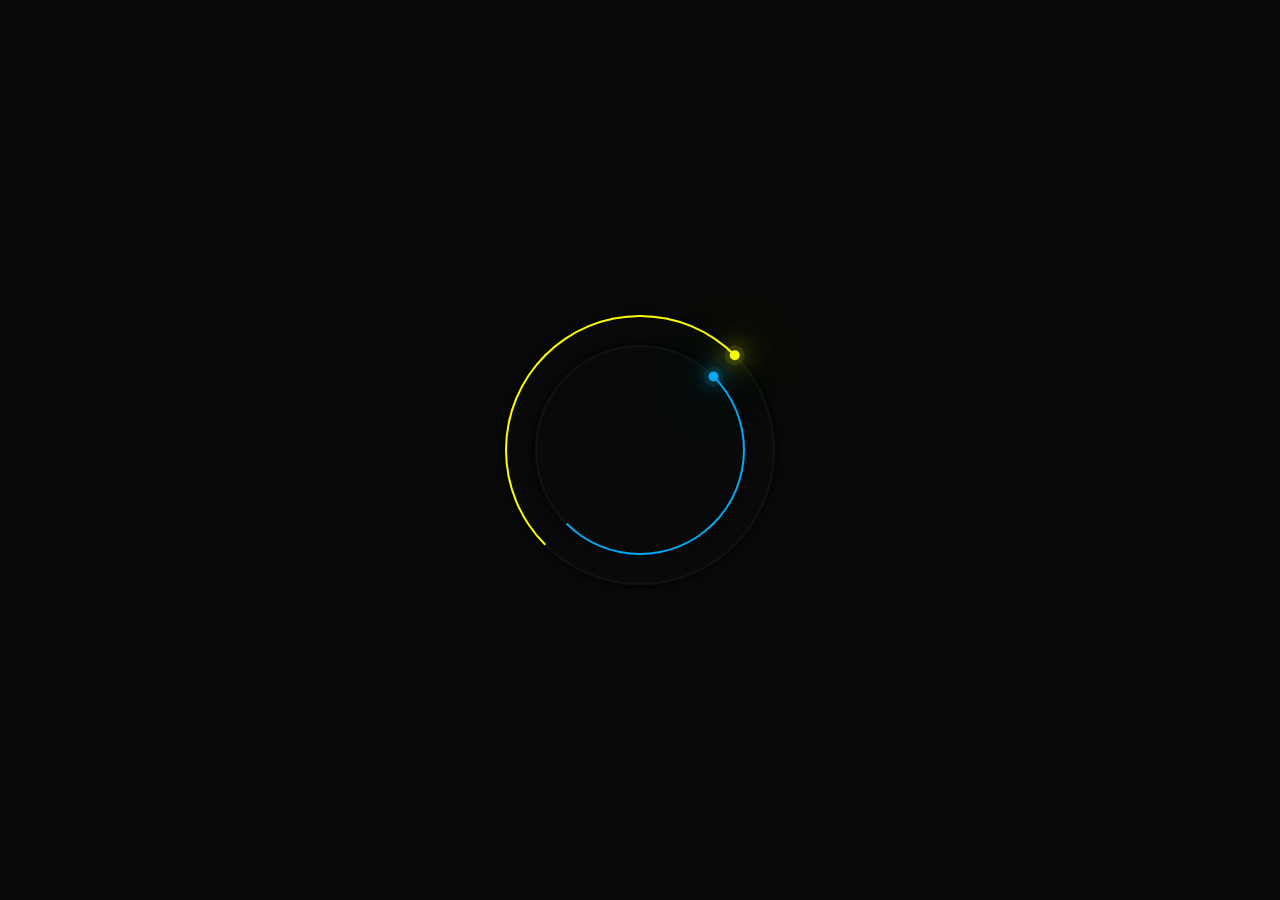
==== commit 8a4131c9: "Auto-generated commit [ci skip]" ====
--- a/index.html
+++ b/index.html
@@ -3,7 +3,7 @@
   <head>
     <meta charset="UTF-8">
     <meta name="robots" content="all">
-    <base href="/">
+    <base href="https://langakipkoech.github.io/langakipkoech.github.io/">
 
     <link rel="preload" as="font" href="assets/fonts/BlackOpsOne.woff2" type="font/woff2" crossorigin="anonymous">
     <link rel="alternate" href="https://langakipkoech.github.io/" hreflang="en-us">
@@ -237,5 +237,5 @@
     </div>
 
     <app-root></app-root>
-  <script src="runtime.369df4eb1f11b811.js" type="module"></script><script src="polyfills.0fb3264f5a32ccd3.js" type="module"></script><script src="scripts.2b4f7beda3018aa8.js" defer></script><script src="main.7da5973db3ddde08.js" type="module"></script></body>
+  <script src="runtime.0dd294d9a4719827.js" type="module"></script><script src="polyfills.0fb3264f5a32ccd3.js" type="module"></script><script src="scripts.3597442db16c74f8.js" defer></script><script src="main.7da5973db3ddde08.js" type="module"></script></body>
 </html>
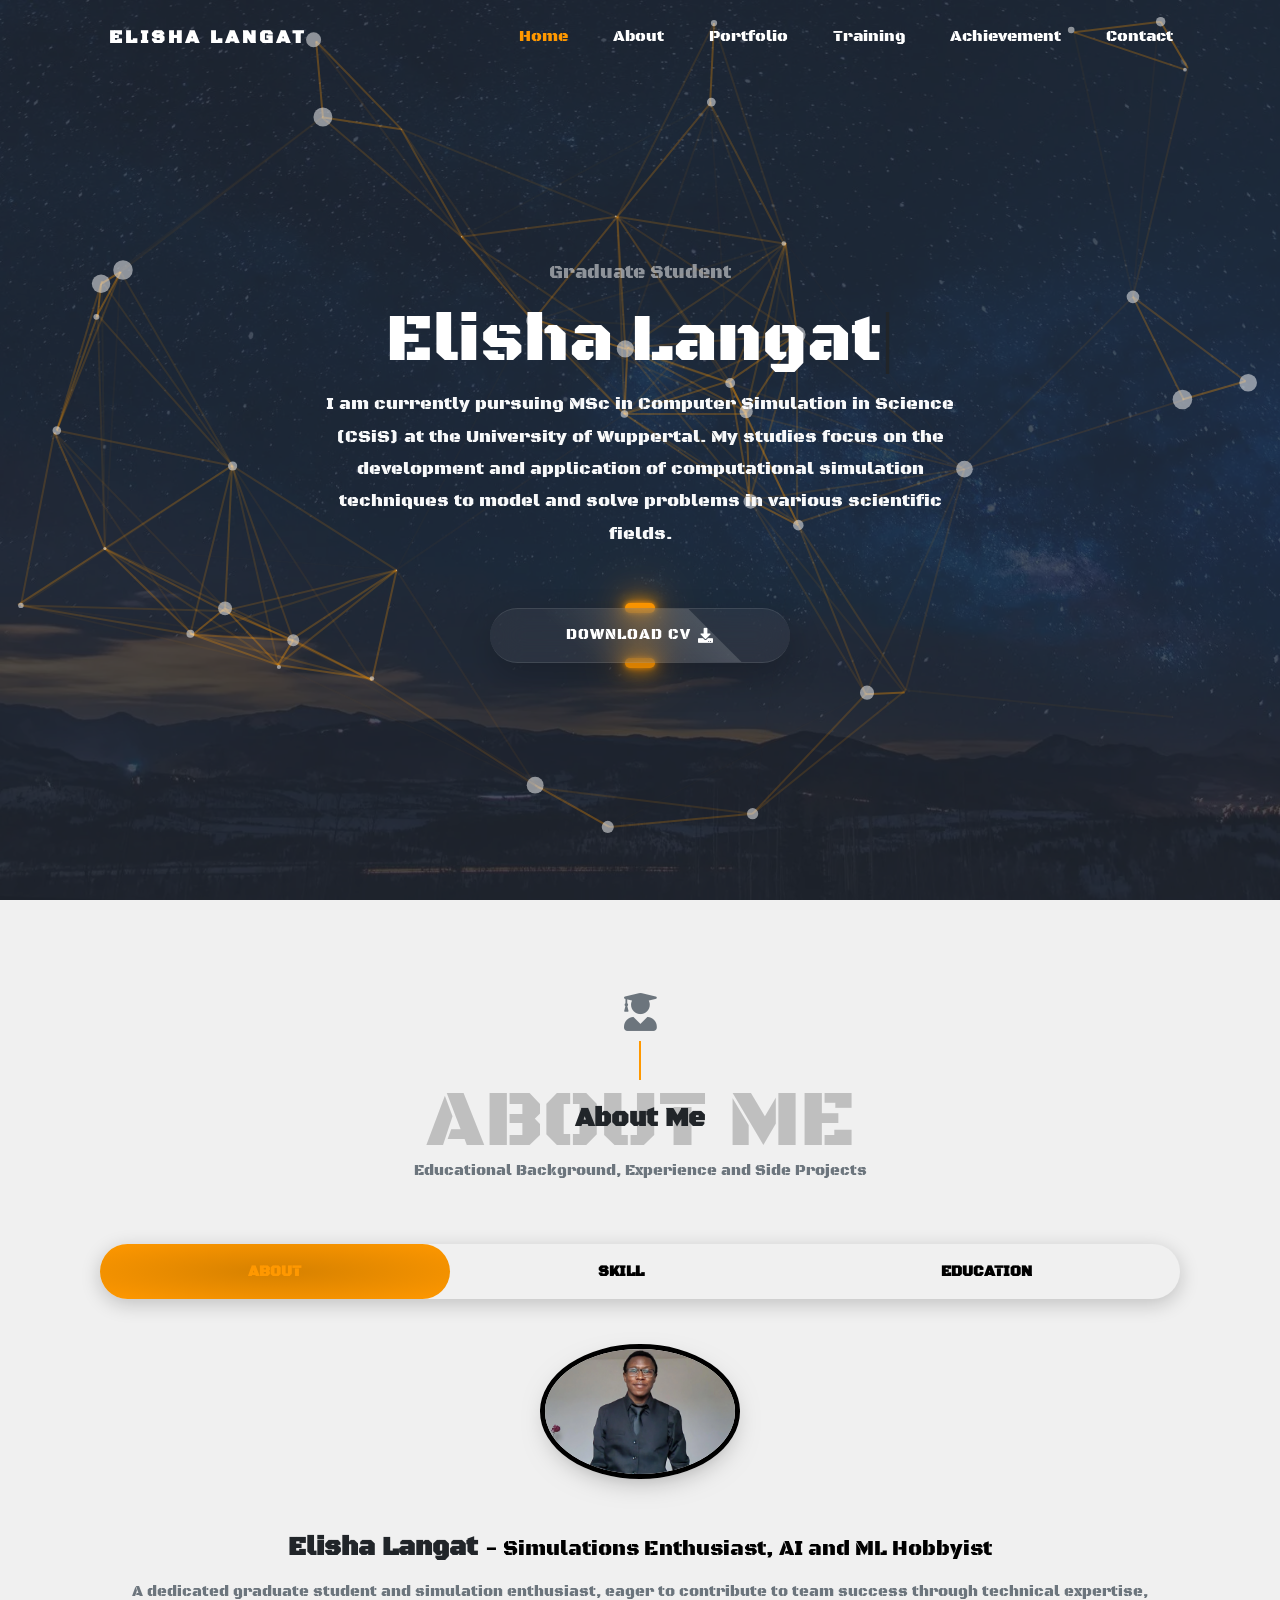
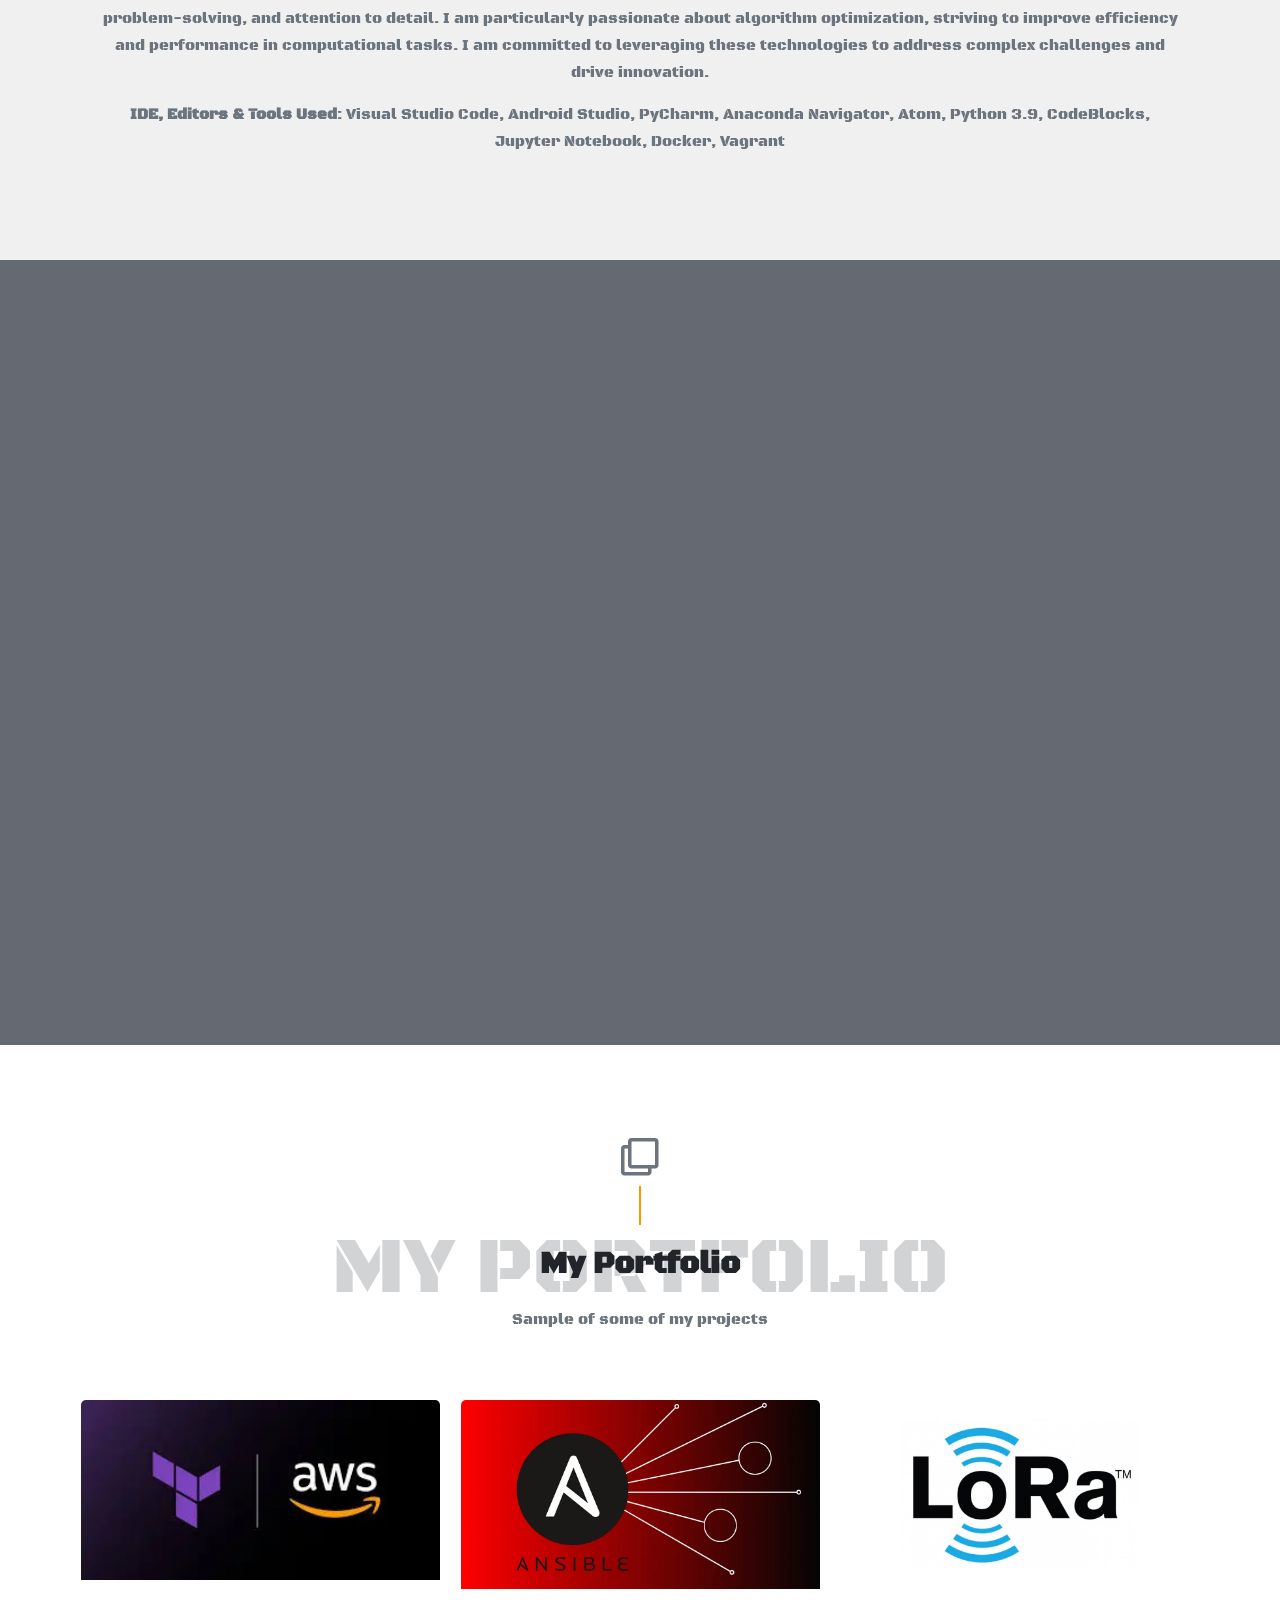
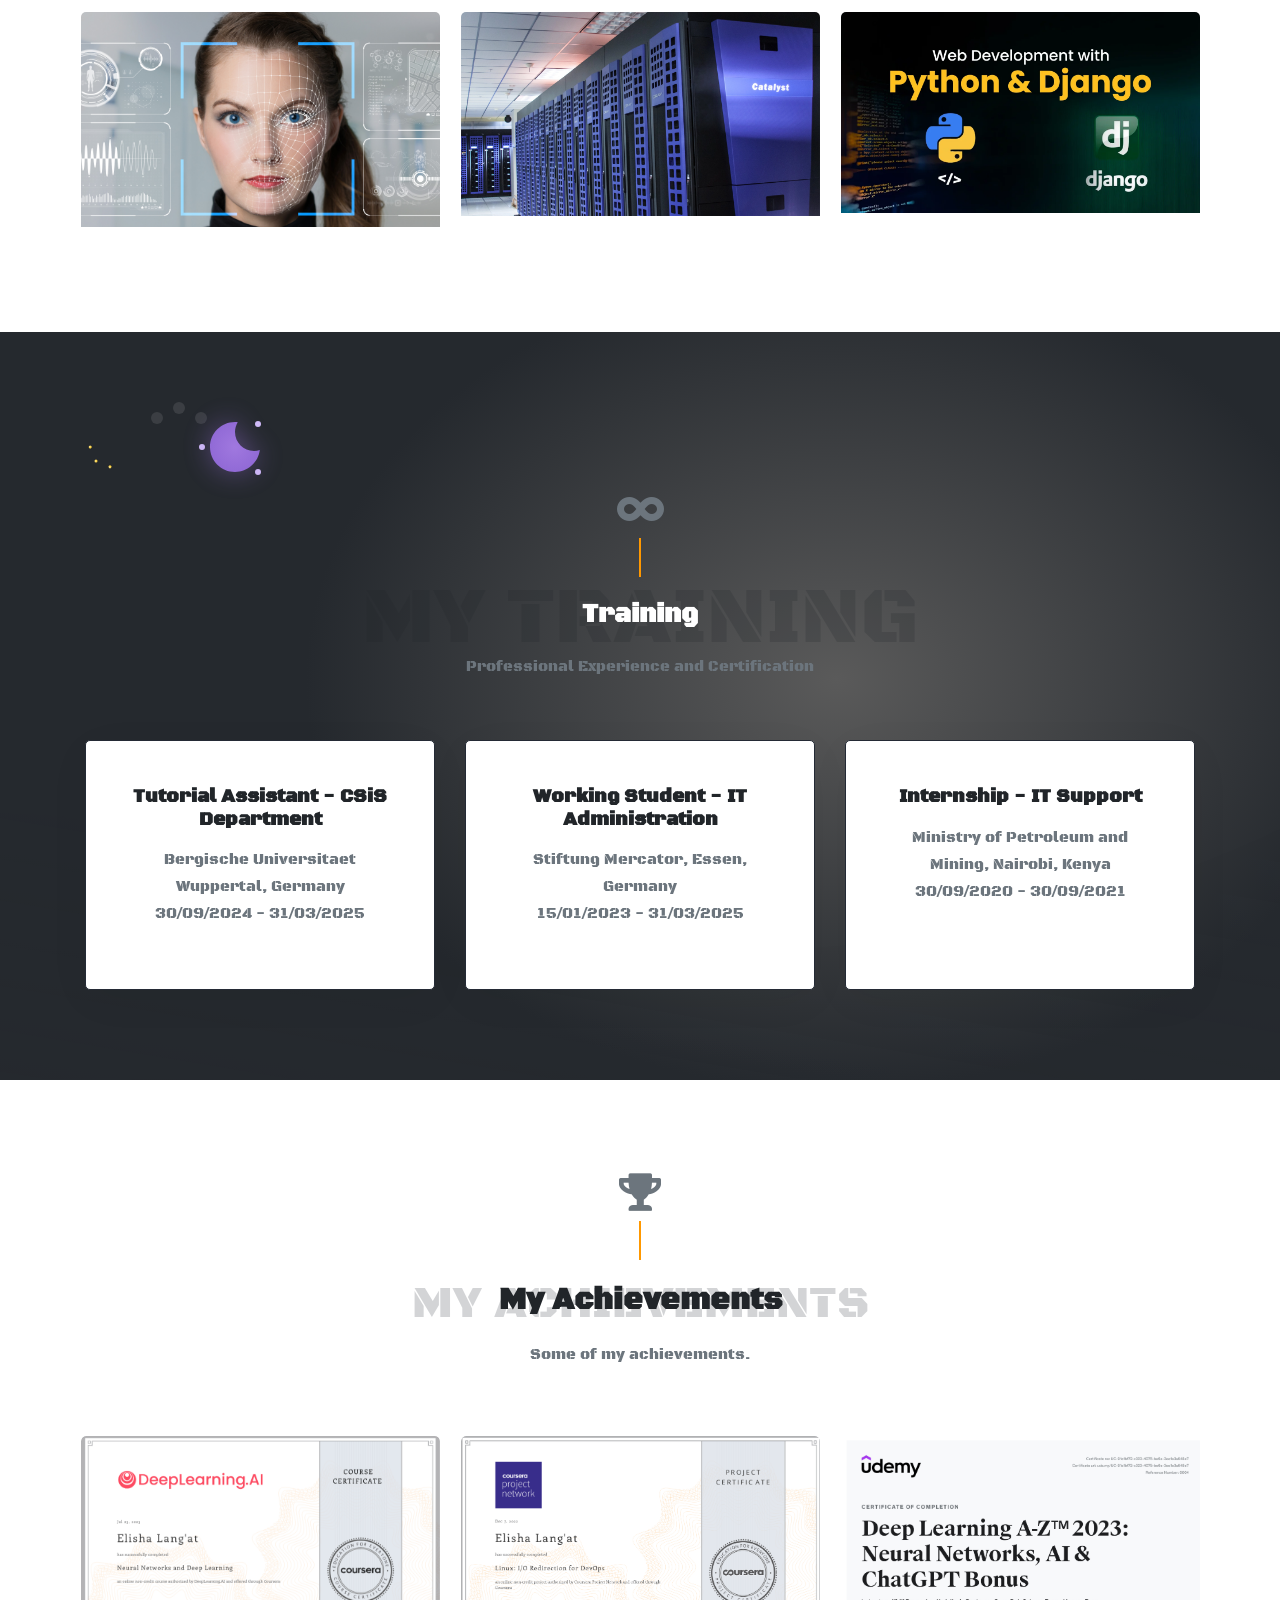
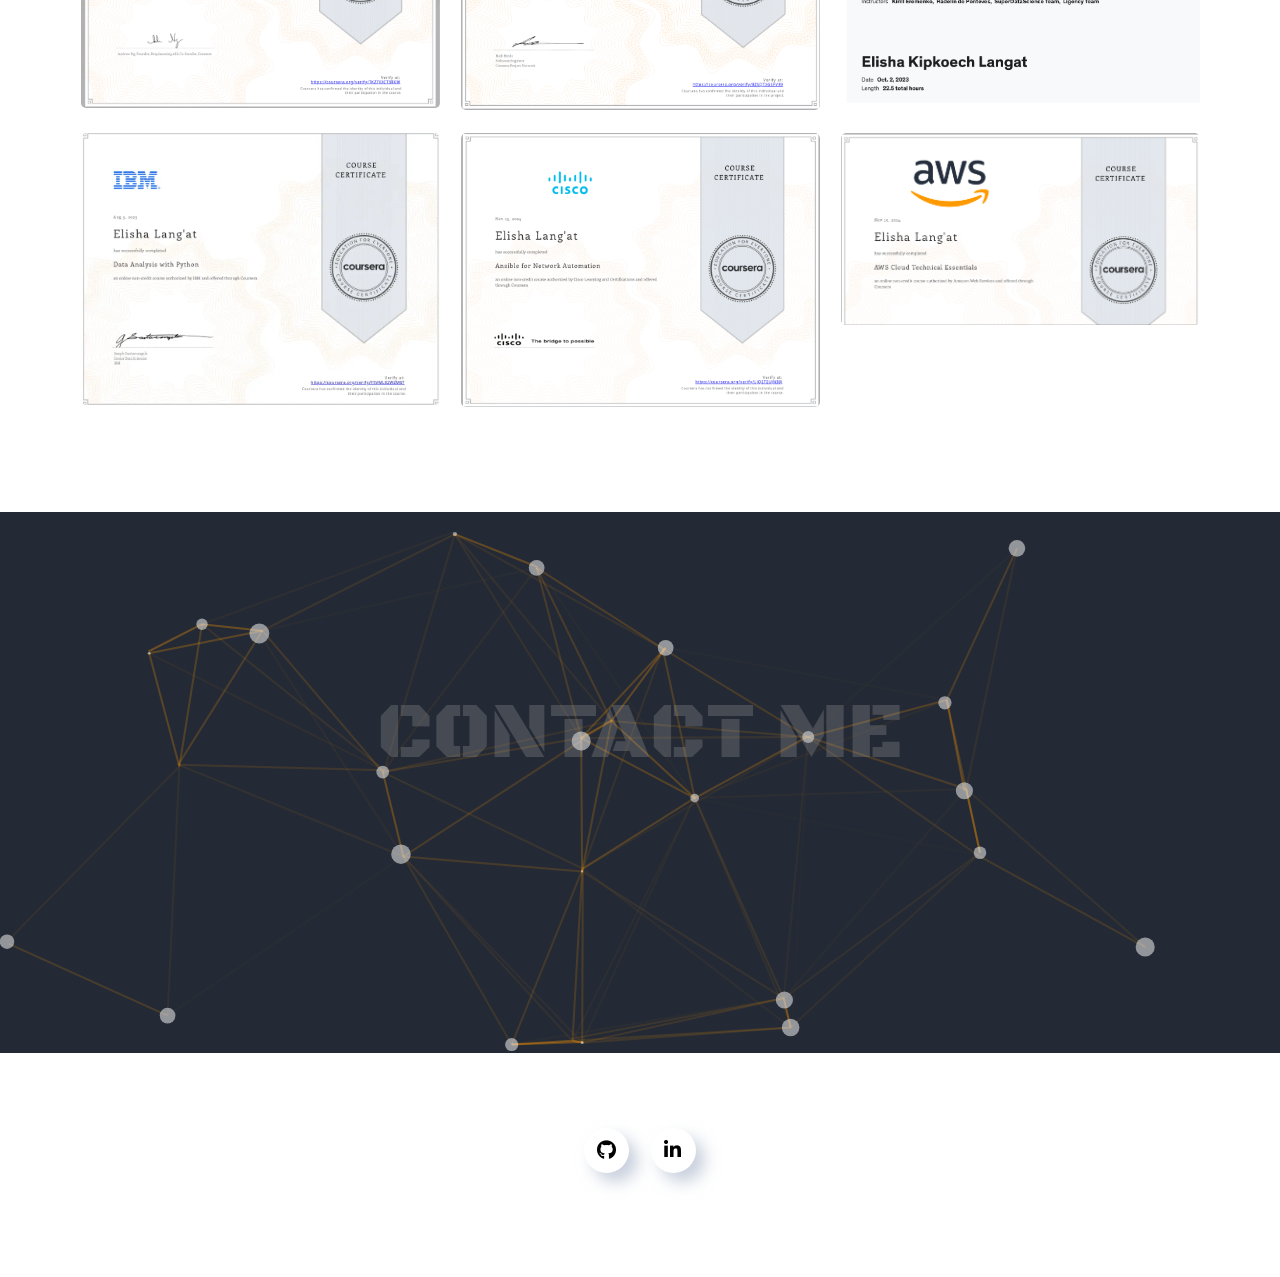
==== commit a311780f: "Auto-generated commit [ci skip]" ====
--- a/index.html
+++ b/index.html
@@ -3,7 +3,7 @@
   <head>
     <meta charset="UTF-8">
     <meta name="robots" content="all">
-    <base href="https://langakipkoech.github.io/langakipkoech.github.io/">
+    <base href="/">
 
     <link rel="preload" as="font" href="assets/fonts/BlackOpsOne.woff2" type="font/woff2" crossorigin="anonymous">
     <link rel="alternate" href="https://langakipkoech.github.io/" hreflang="en-us">
